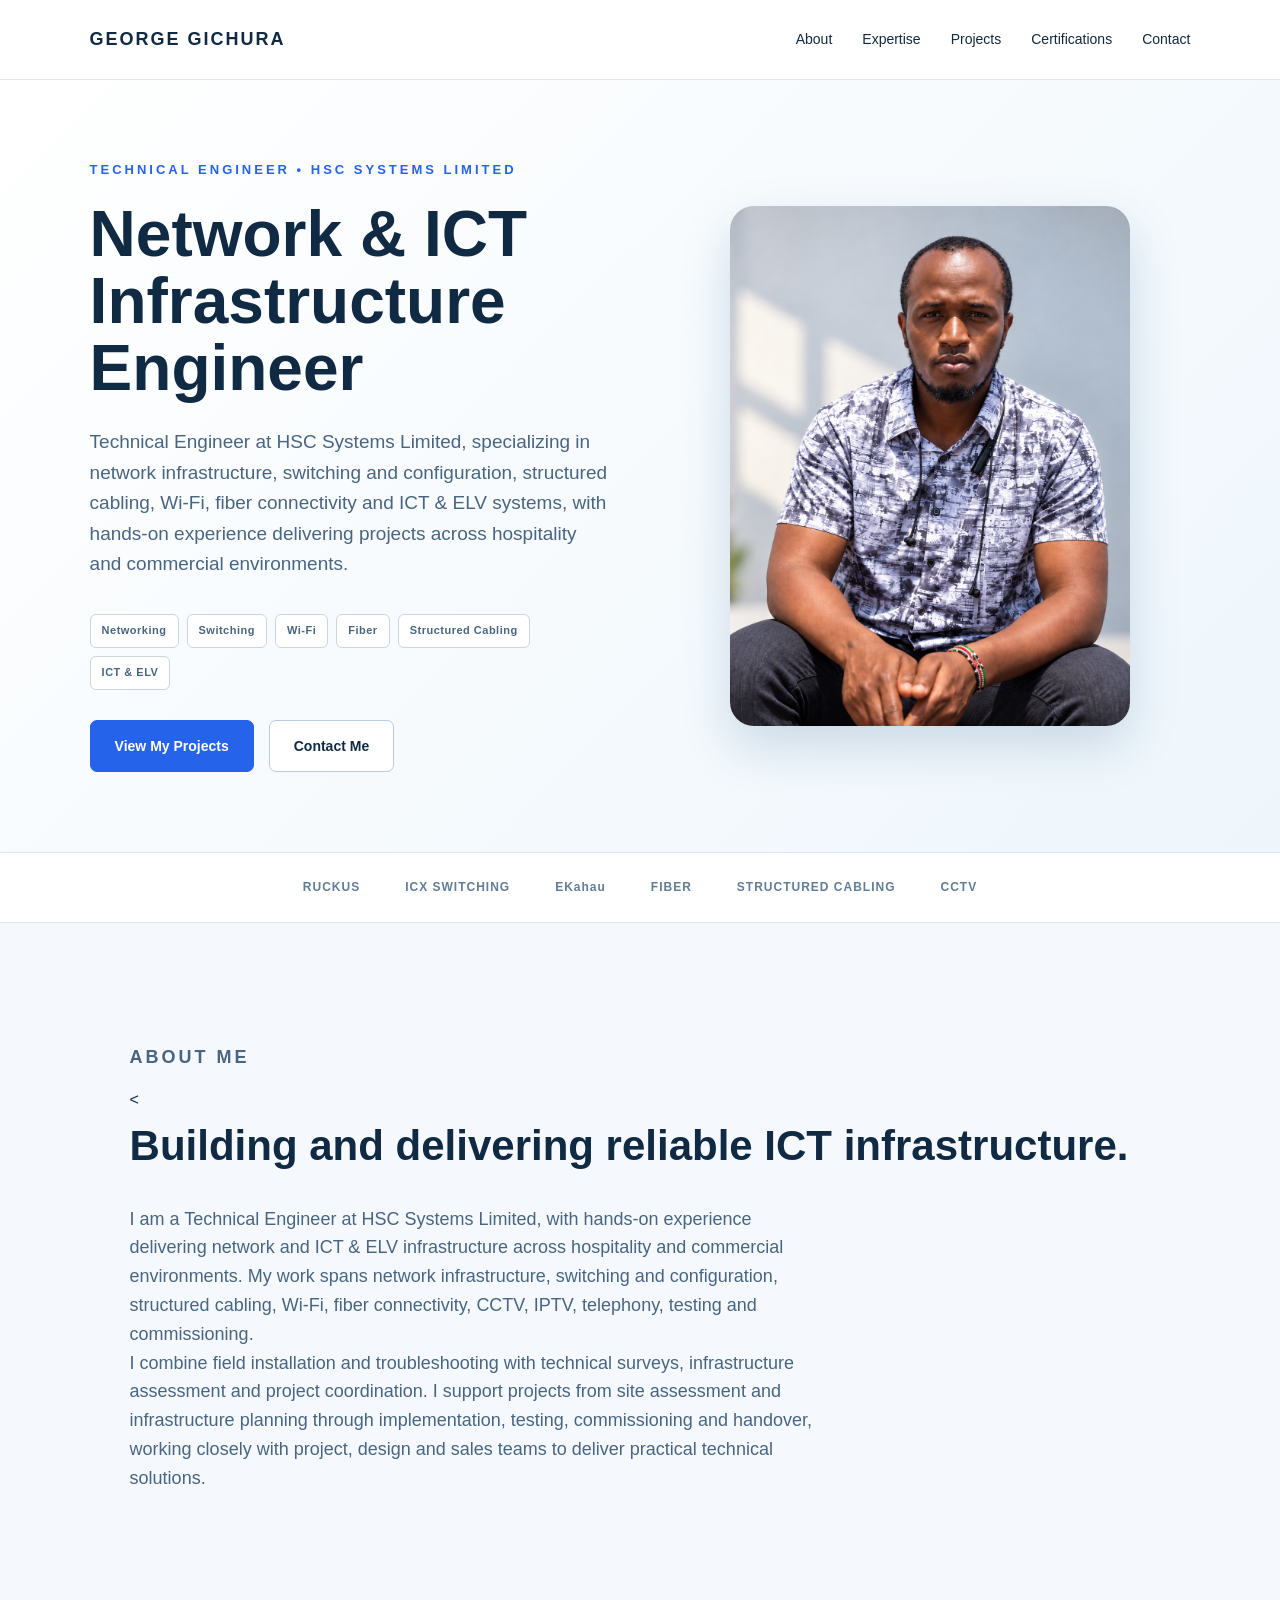
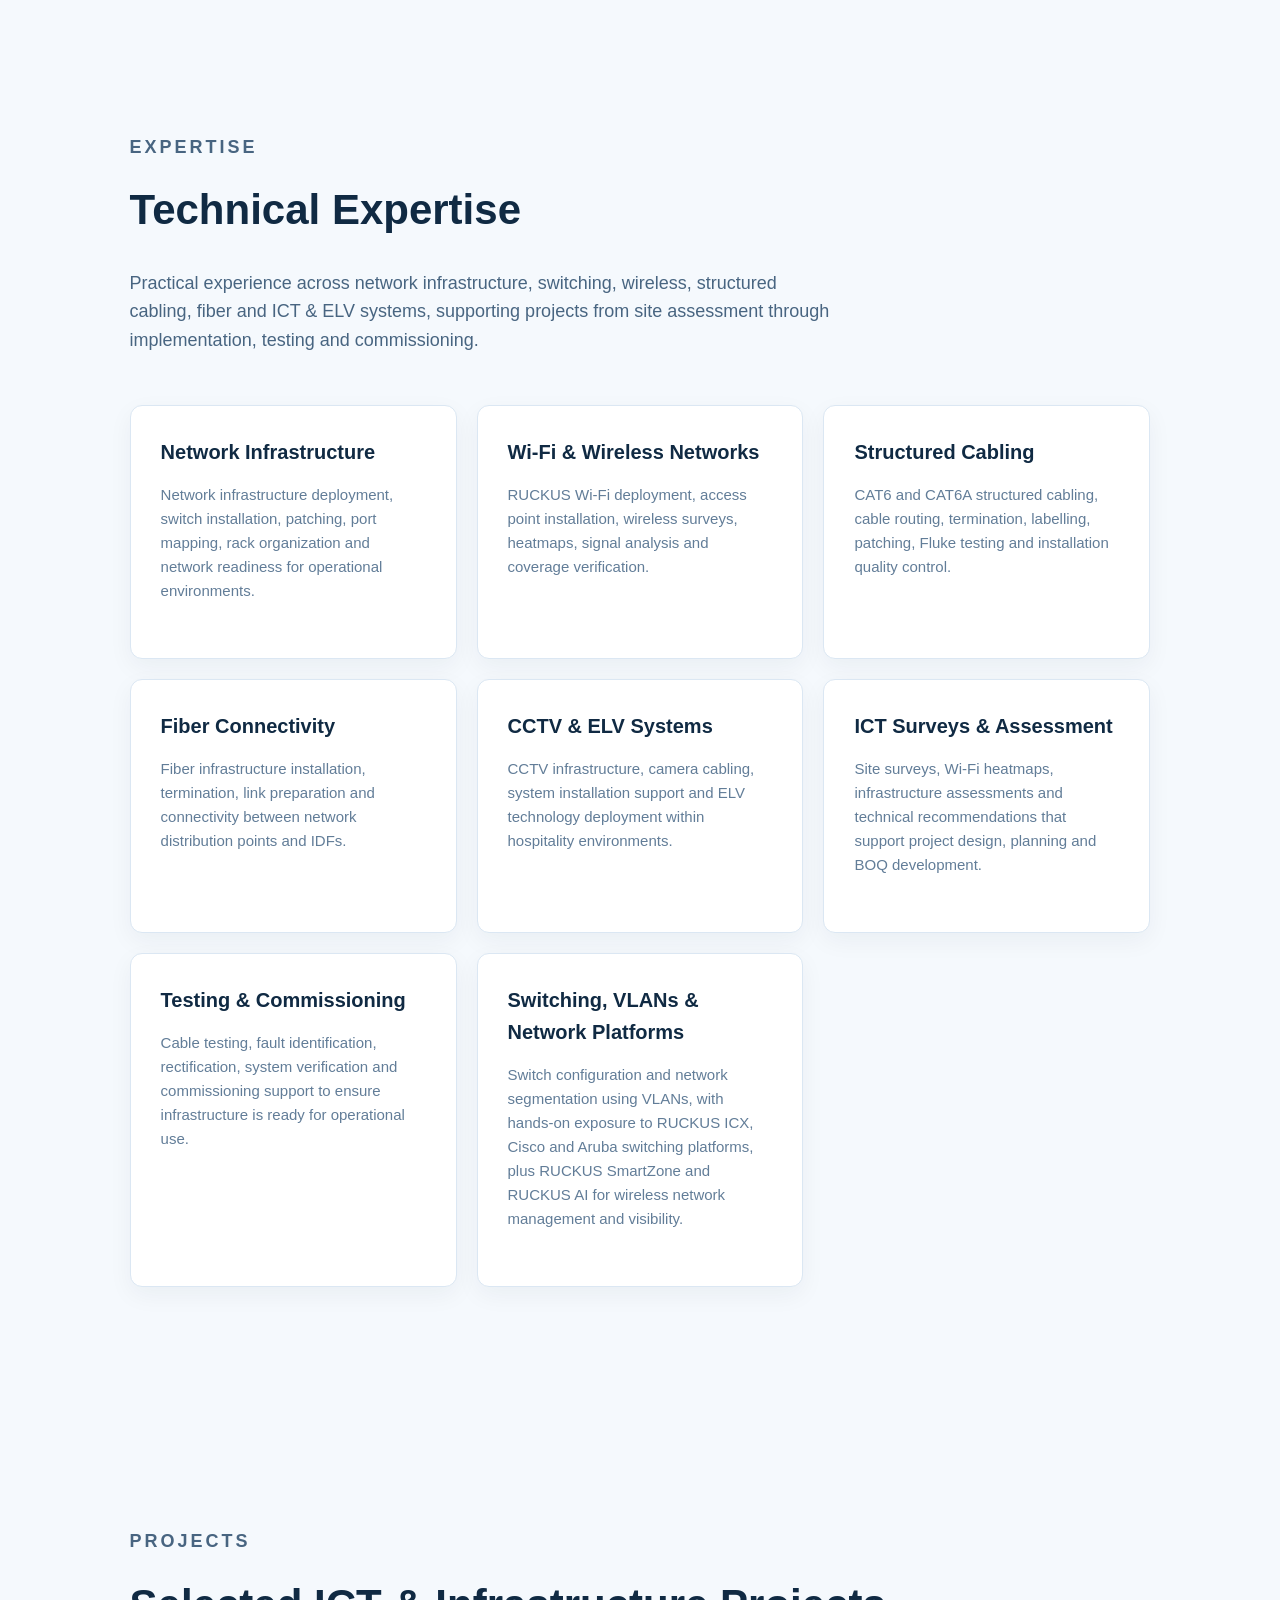
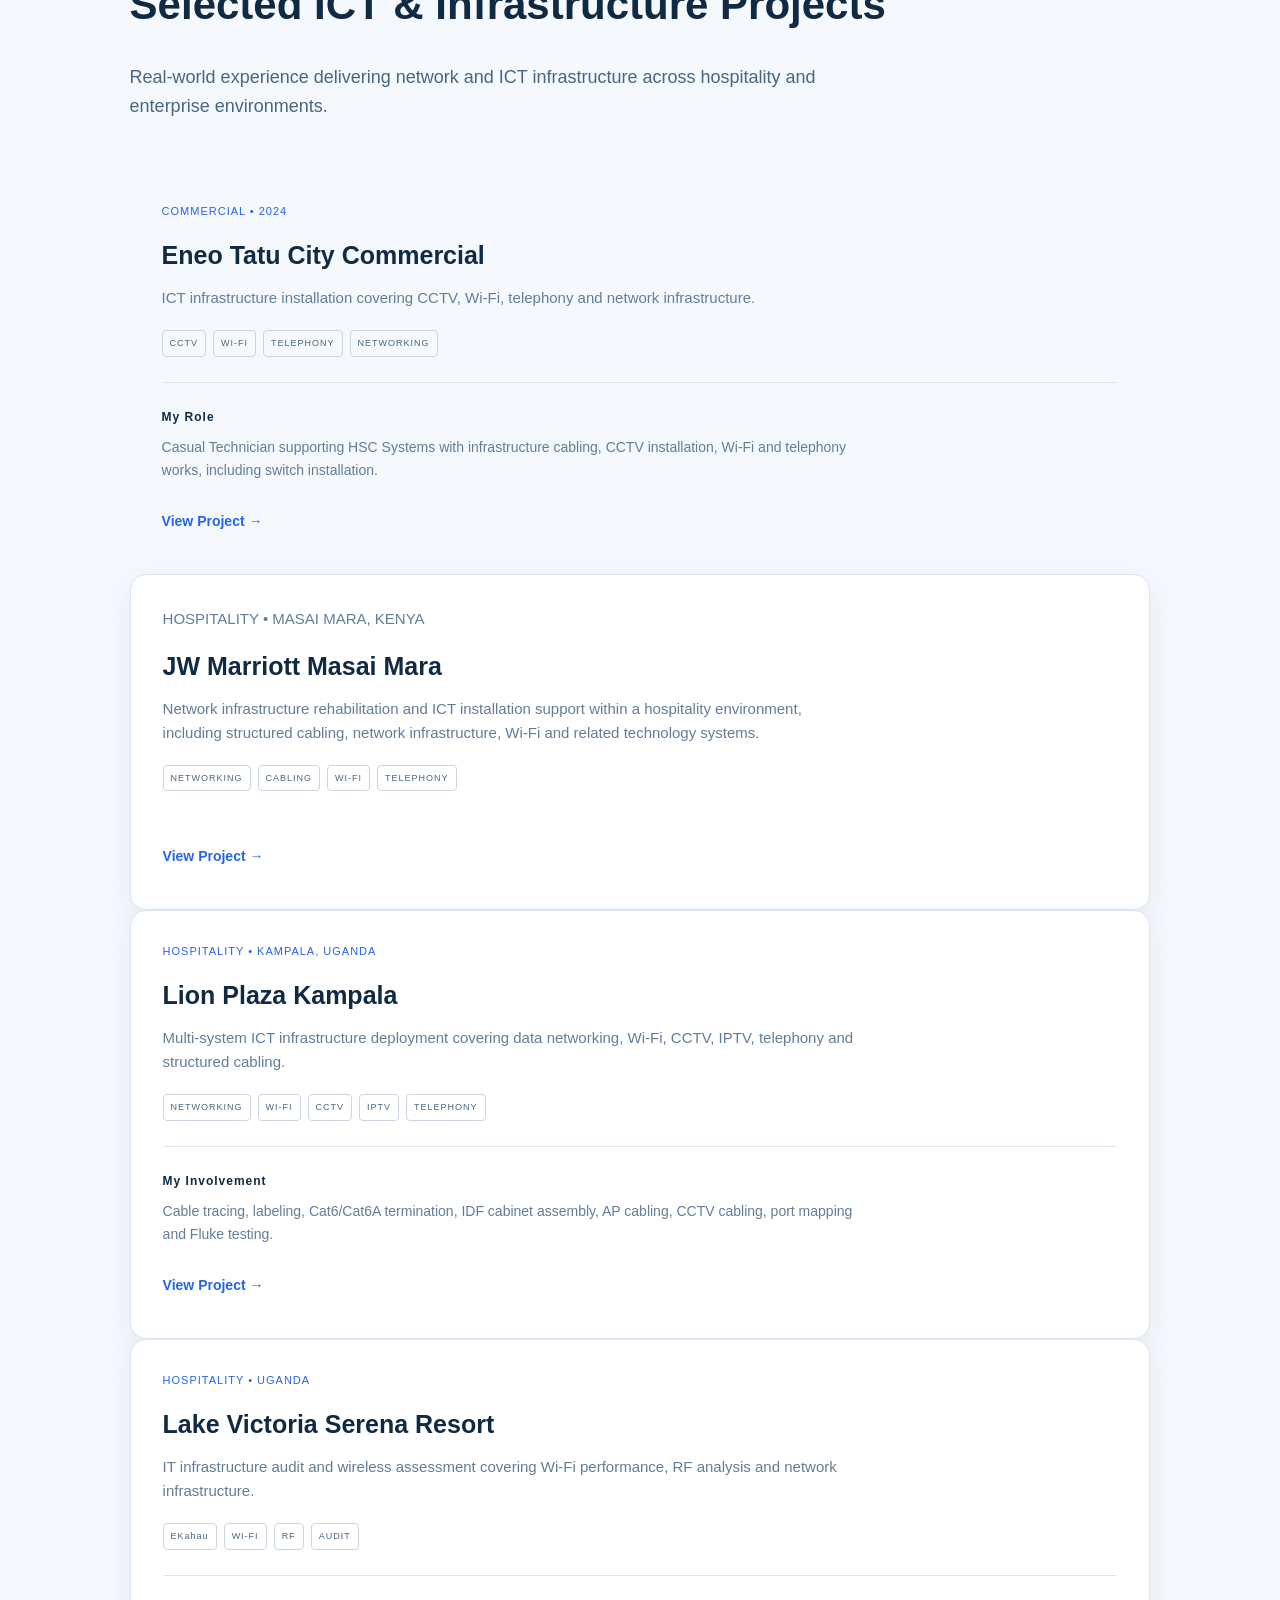
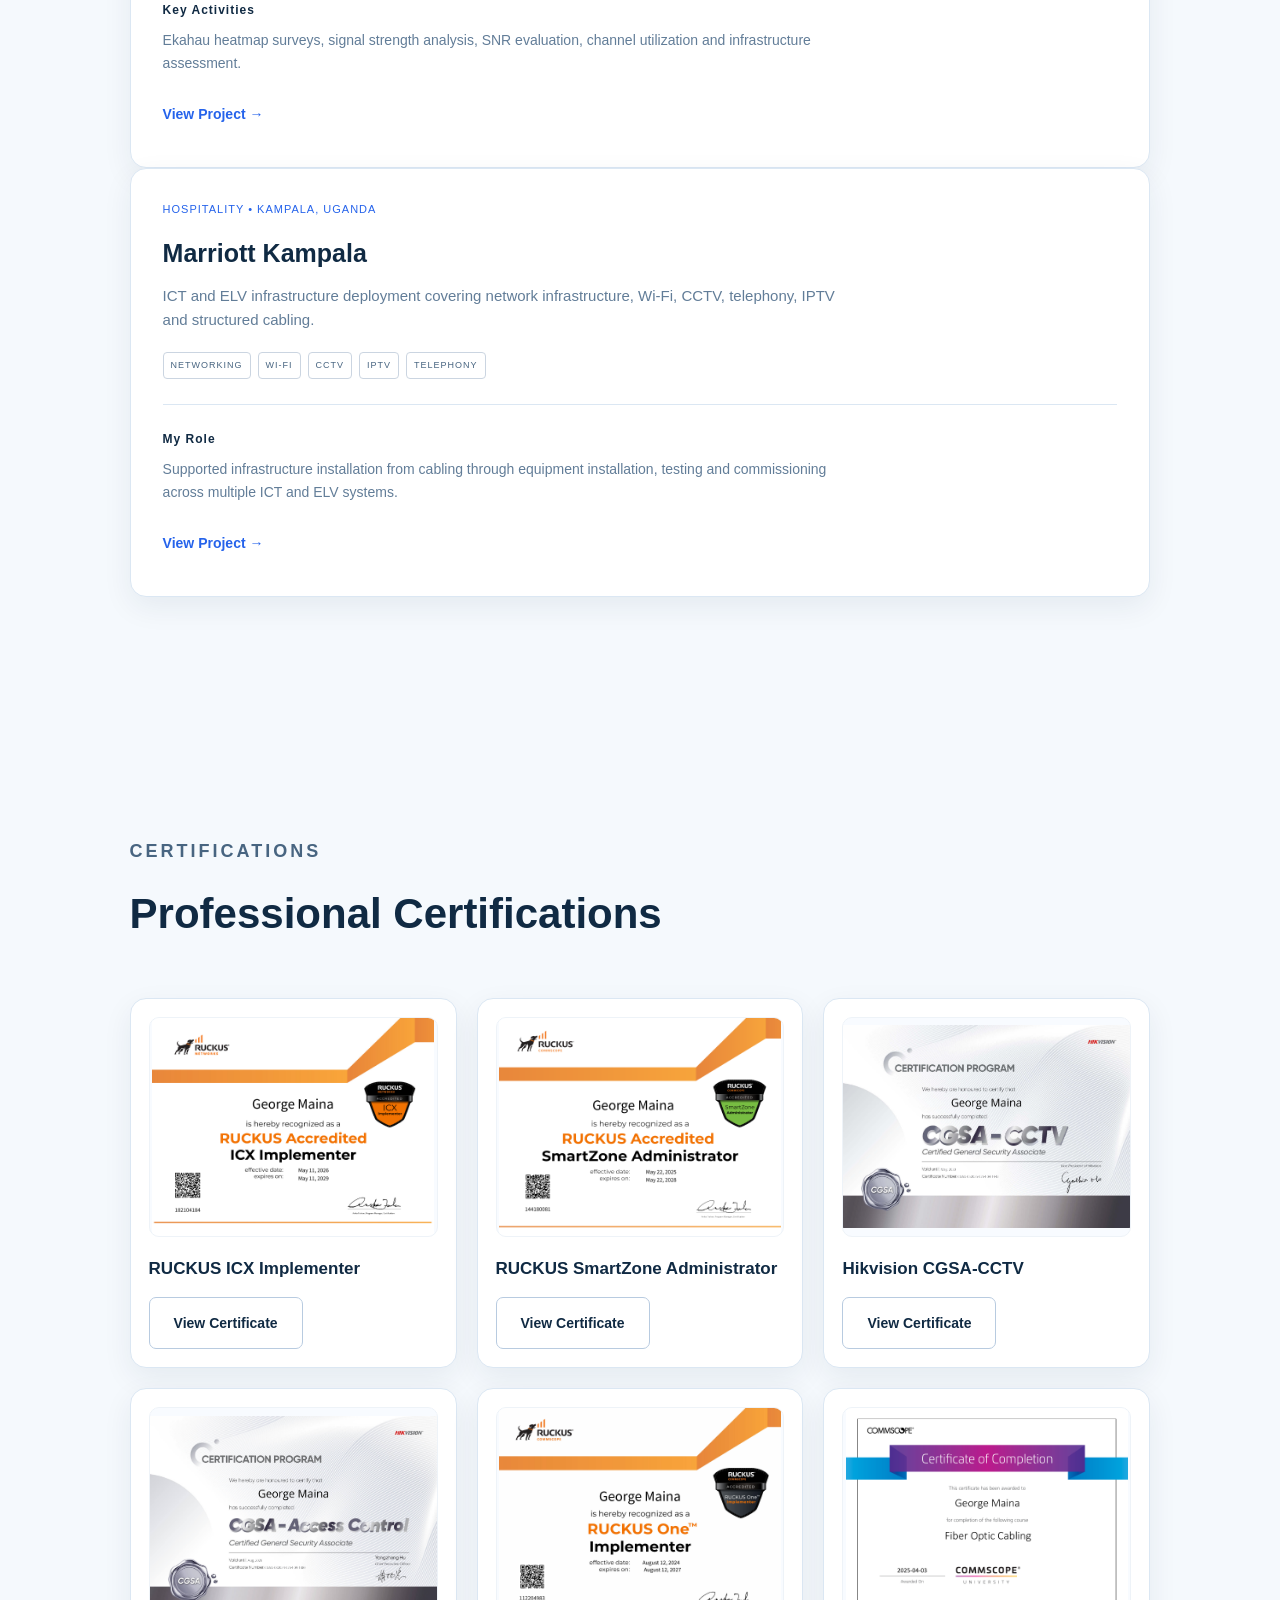
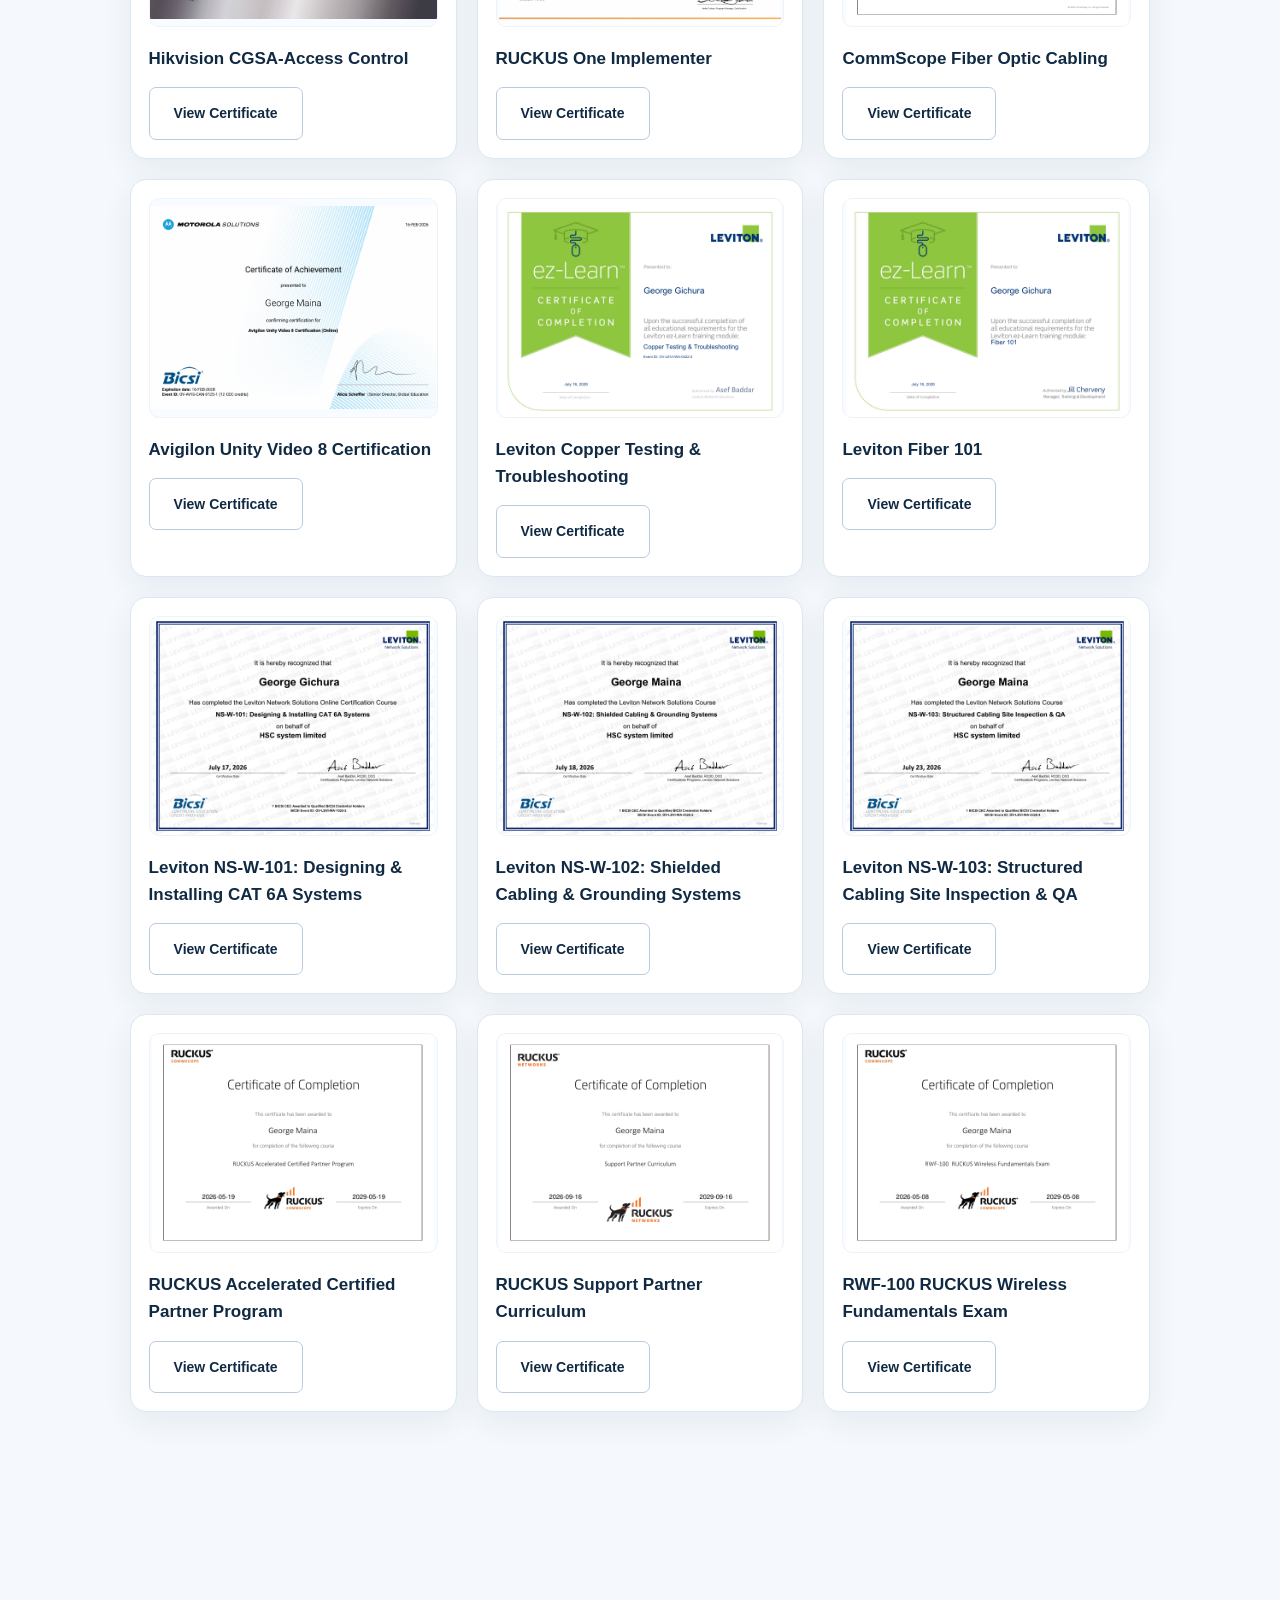
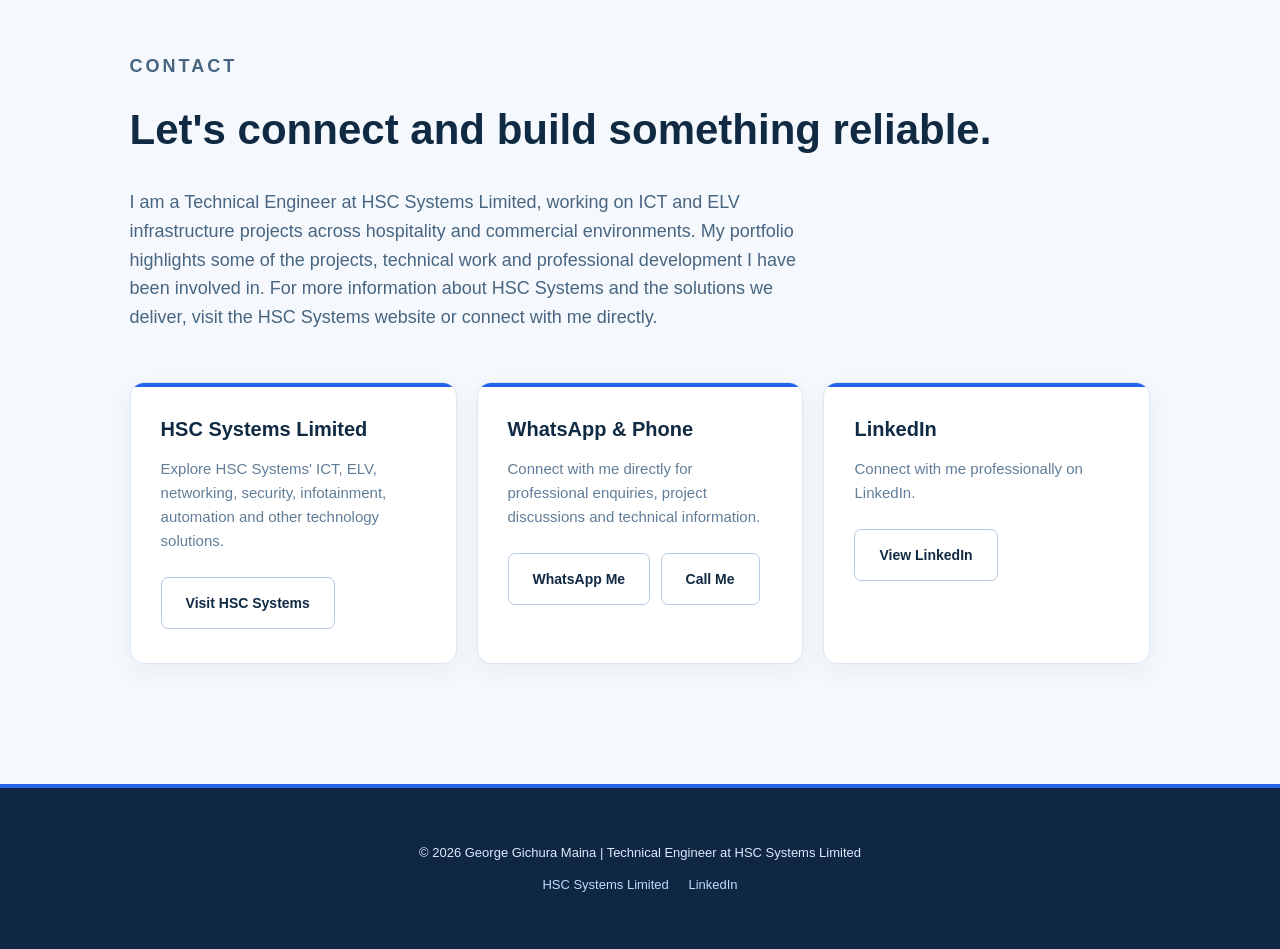
==== index.html @ e19c0d68 "Initial portfolio website" ====
<!DOCTYPE html>
<html lang="en">

<head>

    <meta charset="UTF-8">

    <meta name="viewport" content="width=device-width, initial-scale=1.0">

    <title>George Gichura Maina | Network & ICT Infrastructure Engineer</title>
<link rel="icon" type="image/png" href="./images/favicon.png?v=3">
<link rel="shortcut icon" type="image/png" href="./images/favicon.png?v=3">
<meta name="description"
      content="George Gichura Maina is a Technical Engineer at HSC Systems Limited specializing in network infrastructure, switching and configuration, structured cabling, Wi-Fi, fiber connectivity and ICT & ELV systems.">

<meta name="keywords"
      content="George Gichura Maina, Network Engineer, ICT Engineer, HSC Systems, RUCKUS, switching, Wi-Fi, structured cabling, fiber, ICT ELV, network infrastructure">

<meta name="author"
      content="George Gichura Maina">
    <link rel="stylesheet" href="style.css">

</head>

<body>

    <!-- =========================
         NAVIGATION
         ========================= -->

    <header class="navbar">

        <div class="logo">
            GEORGE GICHURA
        </div>

        <nav>

            <a href="#about">About</a>

            <a href="#expertise">Expertise</a>

            <a href="#projects">Projects</a>

            <a href="#certifications">Certifications</a>

            <a href="#contact">Contact</a>

        </nav>

    </header>


    <!-- =========================
         HERO SECTION
         ========================= -->

    <main>

        <section class="hero">

            <div class="hero-content">

                <p class="eyebrow">
    TECHNICAL ENGINEER • HSC SYSTEMS LIMITED
</p>

                <h1>
                    Network & ICT<br>
                    Infrastructure Engineer
                </h1>

                <p class="hero-description">
    Technical Engineer at HSC Systems Limited, specializing in network
    infrastructure, switching and configuration, structured cabling,
    Wi-Fi, fiber connectivity and ICT &amp; ELV systems, with hands-on
    experience delivering projects across hospitality and commercial
    environments.
</p><div class="hero-skills">
    <span>Networking</span>
    <span>Switching</span>
    <span>Wi-Fi</span>
    <span>Fiber</span>
    <span>Structured Cabling</span>
    <span>ICT &amp; ELV</span>
</div>

                <div class="hero-buttons">

                    <a href="#projects" class="btn primary">
                        View My Projects
                    </a>

                    <a href="#contact" class="btn secondary">
                        Contact Me
                    </a>

                </div>

            </div>


            <div class="hero-visual">

    <img
        src="images/george-maina.png"
        alt="George Gichura Maina - ICT Technical Engineer"
        class="hero-image"
    >

</div>

        </section>


        <!-- =========================
             TECHNOLOGIES
             ========================= -->

        <section class="technology-bar">

            <span>RUCKUS</span>
            <span>ICX SWITCHING</span>
            <span>EKahau</span>
            <span>FIBER</span>
            <span>STRUCTURED CABLING</span>
            <span>CCTV</span>

        </section>


        <!-- =========================
             ABOUT
             ========================= -->

        <section id="about" class="section">

            <p class="section-label">
                ABOUT ME
            </p>

            <<h2>
    Building and delivering reliable ICT infrastructure.
</h2>

            <p>
    I am a Technical Engineer at HSC Systems Limited, with hands-on
    experience delivering network and ICT &amp; ELV infrastructure
    across hospitality and commercial environments. My work spans
    network infrastructure, switching and configuration, structured
    cabling, Wi-Fi, fiber connectivity, CCTV, IPTV, telephony,
    testing and commissioning.
</p>

<p>
    I combine field installation and troubleshooting with technical
    surveys, infrastructure assessment and project coordination. I
    support projects from site assessment and infrastructure planning
    through implementation, testing, commissioning and handover,
    working closely with project, design and sales teams to deliver
    practical technical solutions.
</p>

        </section>
        <!-- =========================
             EXPERTISE
             ========================= -->

        <section id="expertise" class="section">

            <p class="section-label">
                EXPERTISE
            </p>

            <h2>
    Technical Expertise
</h2><p class="section-intro">
    Practical experience across network infrastructure, switching,
    wireless, structured cabling, fiber and ICT &amp; ELV systems,
    supporting projects from site assessment through implementation,
    testing and commissioning.
</p><div class="expertise-grid">

    <div class="expertise-card">
        <h3>Network Infrastructure</h3>
        <p>
            Network infrastructure deployment, switch installation,
            patching, port mapping, rack organization and network
            readiness for operational environments.
        </p>
    </div><div class="expertise-card">
    <h3>Wi-Fi & Wireless Networks</h3>
    <p>
        RUCKUS Wi-Fi deployment, access point installation,
        wireless surveys, heatmaps, signal analysis and
        coverage verification.
    </p>
</div><div class="expertise-card">
    <h3>Structured Cabling</h3>
    <p>
        CAT6 and CAT6A structured cabling, cable routing,
        termination, labelling, patching, Fluke testing and
        installation quality control.
    </p>
</div><div class="expertise-card">
    <h3>Fiber Connectivity</h3>
    <p>
        Fiber infrastructure installation, termination, link preparation
        and connectivity between network distribution points and IDFs.
    </p>
</div><div class="expertise-card">
    <h3>CCTV & ELV Systems</h3>
    <p>
        CCTV infrastructure, camera cabling, system installation support
        and ELV technology deployment within hospitality environments.
    </p>
</div><div class="expertise-card">
    <h3>ICT Surveys & Assessment</h3>
    <p>
        Site surveys, Wi-Fi heatmaps, infrastructure assessments and
        technical recommendations that support project design,
        planning and BOQ development.
    </p>
</div><div class="expertise-card">
    <h3>Testing & Commissioning</h3>
    <p>
        Cable testing, fault identification, rectification, system
        verification and commissioning support to ensure infrastructure
        is ready for operational use.
    </p>
</div><div class="expertise-card">
    <h3>Switching, VLANs & Network Platforms</h3>
    <p>
        Switch configuration and network segmentation using VLANs,
        with hands-on exposure to RUCKUS ICX, Cisco and Aruba
        switching platforms, plus RUCKUS SmartZone and RUCKUS AI
        for wireless network management and visibility.
    </p>
</div>

</div>

        </section>


        <!-- =========================
             PROJECTS
             ========================= -->

        <section id="projects" class="section">

    <p class="section-label">
        PROJECTS
    </p>

    <h2>
        Selected ICT &amp; Infrastructure Projects
    </h2>

    <p class="section-intro">
        Real-world experience delivering network and ICT
        infrastructure across hospitality and enterprise environments.
    </p>

    <div class="project-content">

        <p class="project-type">
            COMMERCIAL • 2024
        </p>

        <h3>
            Eneo Tatu City Commercial
        </h3>

        <p>
            ICT infrastructure installation covering CCTV,
            Wi-Fi, telephony and network infrastructure.
        </p>


        <div class="project-tags">

            <span>CCTV</span>
            <span>WI-FI</span>
            <span>TELEPHONY</span>
            <span>NETWORKING</span>

        </div>


        <div class="project-role">

            <strong>
                My Role
            </strong>

            <p>
                Casual Technician supporting HSC Systems
                with infrastructure cabling, CCTV installation,
                Wi-Fi and telephony works, including switch
                installation.
            </p>

        </div>


        <a href="projects/eneo-tatu.html" class="project-link">
    View Project →
</a>

    </div>

</article>

 <!-- JW MARRIOTT MASAI MARA -->

<article class="project-card">


    <div class="project-content">

        <p class="project-category">
            HOSPITALITY • MASAI MARA, KENYA
        </p>

        <h3>JW Marriott Masai Mara</h3>

        <p>
            Network infrastructure rehabilitation and ICT installation
            support within a hospitality environment, including structured
            cabling, network infrastructure, Wi-Fi and related technology
            systems.
        </p>

        <div class="project-tags">
            <span>NETWORKING</span>
            <span>CABLING</span>
            <span>WI-FI</span>
            <span>TELEPHONY</span>
        </div>

        <div class="project-divider"></div>

        <a href="projects/jw-marriott-masai-mara.html" class="project-link">
            View Project →
        </a>

    </div>

</article>

<!-- LION PLAZA -->

        <article class="project-card">


            <div class="project-content">

                <p class="project-type">
                    HOSPITALITY • KAMPALA, UGANDA
                </p>

                <h3>
                    Lion Plaza Kampala
                </h3>

                <p>
                    Multi-system ICT infrastructure deployment
                    covering data networking, Wi-Fi, CCTV, IPTV,
                    telephony and structured cabling.
                </p>


                <div class="project-tags">

                    <span>NETWORKING</span>
                    <span>WI-FI</span>
                    <span>CCTV</span>
                    <span>IPTV</span>
                    <span>TELEPHONY</span>

                </div>


                <div class="project-role">

                    <strong>
                        My Involvement
                    </strong>

                    <p>
                        Cable tracing, labeling, Cat6/Cat6A
                        termination, IDF cabinet assembly,
                        AP cabling, CCTV cabling, port mapping
                        and Fluke testing.
                    </p>

                </div>


                <a href="projects/lion-plaza-kampala.html" class="project-link">
    View Project →
</a>

            </div>

        </article>


        <!-- LAKE VICTORIA SERENA -->

        <article class="project-card">
            <div class="project-content">

                <p class="project-type">
                    HOSPITALITY • UGANDA
                </p>

                <h3>
                    Lake Victoria Serena Resort
                </h3>

                <p>
                    IT infrastructure audit and wireless
                    assessment covering Wi-Fi performance,
                    RF analysis and network infrastructure.
                </p>


                <div class="project-tags">

                    <span>EKahau</span>
                    <span>WI-FI</span>
                    <span>RF</span>
                    <span>AUDIT</span>

                </div>


                <div class="project-role">

                    <strong>
                        Key Activities
                    </strong>

                    <p>
                        Ekahau heatmap surveys, signal strength
                        analysis, SNR evaluation, channel
                        utilization and infrastructure assessment.
                    </p>

                </div>


                <a href="projects/ict-surveys-serena.html" class="project-link">
    View Project →
</a>

            </div>

        </article>
        <!-- MARRIOTT KAMPALA -->

        <article class="project-card">

            <div class="project-content">

                <p class="project-type">
                    HOSPITALITY • KAMPALA, UGANDA
                </p>

                <h3>
                    Marriott Kampala
                </h3>

                <p>
                    ICT and ELV infrastructure deployment covering
                    network infrastructure, Wi-Fi, CCTV, telephony,
                    IPTV and structured cabling.
                </p>

                <div class="project-tags">

                    <span>NETWORKING</span>
                    <span>WI-FI</span>
                    <span>CCTV</span>
                    <span>IPTV</span>
                    <span>TELEPHONY</span>

                </div>

                <div class="project-role">

                    <strong>
                        My Role
                    </strong>

                    <p>
                        Supported infrastructure installation from
                        cabling through equipment installation,
                        testing and commissioning across multiple
                        ICT and ELV systems.
                    </p>

                </div>

                <a href="projects/marriott-kampala.html" class="project-link">
                    View Project →
                </a>

            </div>

        </article>

    </div>

</section>


        <!-- =========================
             CERTIFICATIONS
             ========================= -->

        <section id="certifications" class="section">

            <p class="section-label">
                CERTIFICATIONS
            </p>

            <h2>
                Professional Certifications
            </h2>
<div class="expertise-grid certificates-grid">
    <div class="expertise-card certificate-card">
        <img src="images/Projects/certificates/previews/01_RUCKUS_ICX_Implementer.png" alt="RUCKUS ICX Implementer" class="certificate-image">
        <h3>RUCKUS ICX Implementer</h3>
        <a href="images/Projects/certificates/pdf/01_RUCKUS_ICX_Implementer.pdf" target="_blank" class="btn secondary">View Certificate</a>
    </div>

    <div class="expertise-card certificate-card">
        <img src="images/Projects/certificates/previews/02_RUCKUS_SmartZone_Administrator.png" alt="RUCKUS SmartZone Administrator" class="certificate-image">
        <h3>RUCKUS SmartZone Administrator</h3>
        <a href="images/Projects/certificates/pdf/02_RUCKUS_SmartZone_Administrator.pdf" target="_blank" class="btn secondary">View Certificate</a>
    </div>

    <div class="expertise-card certificate-card">
        <img src="images/Projects/certificates/previews/03_Hikvision_CGSA_CCTV.png" alt="Hikvision CGSA-CCTV" class="certificate-image">
        <h3>Hikvision CGSA-CCTV</h3>
        <a href="images/Projects/certificates/pdf/03_Hikvision_CGSA_CCTV.pdf" target="_blank" class="btn secondary">View Certificate</a>
    </div>

    <div class="expertise-card certificate-card">
        <img src="images/Projects/certificates/previews/04_Hikvision_CGSA_Access_Control.png" alt="Hikvision CGSA-Access Control" class="certificate-image">
        <h3>Hikvision CGSA-Access Control</h3>
        <a href="images/Projects/certificates/pdf/04_Hikvision_CGSA_Access_Control.pdf" target="_blank" class="btn secondary">View Certificate</a>
    </div>

    <div class="expertise-card certificate-card">
        <img src="images/Projects/certificates/previews/05_RUCKUS_One_Implementer.png" alt="RUCKUS One Implementer" class="certificate-image">
        <h3>RUCKUS One Implementer</h3>
        <a href="images/Projects/certificates/pdf/05_RUCKUS_One_Implementer.pdf" target="_blank" class="btn secondary">View Certificate</a>
    </div>

    <div class="expertise-card certificate-card">
        <img src="images/Projects/certificates/previews/06_CommScope_Fiber_Optic_Cabling.png" alt="CommScope Fiber Optic Cabling" class="certificate-image">
        <h3>CommScope Fiber Optic Cabling</h3>
        <a href="images/Projects/certificates/pdf/06_CommScope_Fiber_Optic_Cabling.pdf" target="_blank" class="btn secondary">View Certificate</a>
    </div>

    <div class="expertise-card certificate-card">
        <img src="images/Projects/certificates/previews/07_Avigilon_Unity_Video_8.png" alt="Avigilon Unity Video 8 Certification" class="certificate-image">
        <h3>Avigilon Unity Video 8 Certification</h3>
        <a href="images/Projects/certificates/pdf/07_Avigilon_Unity_Video_8.pdf" target="_blank" class="btn secondary">View Certificate</a>
    </div>

    <div class="expertise-card certificate-card">
        <img src="images/Projects/certificates/previews/08_Leviton_Copper_Testing_Troubleshooting.png" alt="Leviton Copper Testing & Troubleshooting" class="certificate-image">
        <h3>Leviton Copper Testing & Troubleshooting</h3>
        <a href="images/Projects/certificates/pdf/08_Leviton_Copper_Testing_Troubleshooting.pdf" target="_blank" class="btn secondary">View Certificate</a>
    </div>

    <div class="expertise-card certificate-card">
        <img src="images/Projects/certificates/previews/09_Leviton_Fiber_101.png" alt="Leviton Fiber 101" class="certificate-image">
        <h3>Leviton Fiber 101</h3>
        <a href="images/Projects/certificates/pdf/09_Leviton_Fiber_101.pdf" target="_blank" class="btn secondary">View Certificate</a>
    </div>

    <div class="expertise-card certificate-card">
        <img src="images/Projects/certificates/previews/10_Leviton_NS-W-101_CAT6A.png" alt="Leviton NS-W-101: Designing & Installing CAT 6A Systems" class="certificate-image">
        <h3>Leviton NS-W-101: Designing & Installing CAT 6A Systems</h3>
        <a href="images/Projects/certificates/pdf/10_Leviton_NS-W-101_CAT6A.pdf" target="_blank" class="btn secondary">View Certificate</a>
    </div>

    <div class="expertise-card certificate-card">
        <img src="images/Projects/certificates/previews/11_Leviton_NS-W-102_Shielded_Cabling.png" alt="Leviton NS-W-102: Shielded Cabling & Grounding Systems" class="certificate-image">
        <h3>Leviton NS-W-102: Shielded Cabling & Grounding Systems</h3>
        <a href="images/Projects/certificates/pdf/11_Leviton_NS-W-102_Shielded_Cabling.pdf" target="_blank" class="btn secondary">View Certificate</a>
    </div>

    <div class="expertise-card certificate-card">
        <img src="images/Projects/certificates/previews/12_Leviton_NS-W-103_Structured_Cabling_QA.png" alt="Leviton NS-W-103: Structured Cabling Site Inspection & QA" class="certificate-image">
        <h3>Leviton NS-W-103: Structured Cabling Site Inspection & QA</h3>
        <a href="images/Projects/certificates/pdf/12_Leviton_NS-W-103_Structured_Cabling_QA.pdf" target="_blank" class="btn secondary">View Certificate</a>
    </div>

    <div class="expertise-card certificate-card">
        <img src="images/Projects/certificates/previews/13_RUCKUS_Accelerated_Certified_Partner_Program.png" alt="RUCKUS Accelerated Certified Partner Program" class="certificate-image">
        <h3>RUCKUS Accelerated Certified Partner Program</h3>
        <a href="images/Projects/certificates/pdf/13_RUCKUS_Accelerated_Certified_Partner_Program.pdf" target="_blank" class="btn secondary">View Certificate</a>
    </div>

    <div class="expertise-card certificate-card">
        <img src="images/Projects/certificates/previews/14_RUCKUS_Support_Partner_Curriculum.png" alt="RUCKUS Support Partner Curriculum" class="certificate-image">
        <h3>RUCKUS Support Partner Curriculum</h3>
        <a href="images/Projects/certificates/pdf/14_RUCKUS_Support_Partner_Curriculum.pdf" target="_blank" class="btn secondary">View Certificate</a>
    </div>

    <div class="expertise-card certificate-card">
        <img src="images/Projects/certificates/previews/15_RWF-100_RUCKUS_Wireless_Fundamentals.png" alt="RWF-100 RUCKUS Wireless Fundamentals Exam" class="certificate-image">
        <h3>RWF-100 RUCKUS Wireless Fundamentals Exam</h3>
        <a href="images/Projects/certificates/pdf/15_RWF-100_RUCKUS_Wireless_Fundamentals.pdf" target="_blank" class="btn secondary">View Certificate</a>
    </div>
</div>

        </section>

</div>


        <!-- =========================
             CONTACT
             ========================= -->

<section id="contact" class="section">

    <p class="section-label">
        CONTACT
    </p>

    <h2>
        Let's connect and build something reliable.
    </h2>

    <p class="section-intro">
    I am a Technical Engineer at HSC Systems Limited, working on ICT
    and ELV infrastructure projects across hospitality and commercial
    environments. My portfolio highlights some of the projects,
    technical work and professional development I have been involved in.
    For more information about HSC Systems and the solutions we deliver,
    visit the HSC Systems website or connect with me directly.
</p>

    <div class="contact-grid">

        <div class="contact-card">
    <h3>HSC Systems Limited</h3>
    <p>
        Explore HSC Systems' ICT, ELV, networking, security, infotainment,
        automation and other technology solutions.
    </p>
    <a href="https://www.hsc.co.ke/"
       target="_blank"
       class="btn secondary">
        Visit HSC Systems
    </a>
</div><div class="contact-card">
    <h3>WhatsApp & Phone</h3>

    <p>
        Connect with me directly for professional enquiries,
        project discussions and technical information.
    </p>

    <a href="https://wa.me/254724669975"
       target="_blank"
       class="btn secondary">
        WhatsApp Me
    </a>

    <a href="tel:+254724669975"
       class="btn secondary">
        Call Me
    </a>
</div>
        <div class="contact-card">
            <h3>LinkedIn</h3>
            <p>
                Connect with me professionally on LinkedIn.
            </p>
            <a href="https://www.linkedin.com/in/george-gichura-5b040120a"
               target="_blank"
               class="btn secondary">
                View LinkedIn
            </a>
        </div>

    </div>

</section>
    </main>


    <!-- =========================
         FOOTER
         ========================= -->

    <footer>
    <p>
        © 2026 George Gichura Maina | Technical Engineer at HSC Systems Limited
    </p>

    <p>
        <a href="https://www.hsc.co.ke/" target="_blank">
            HSC Systems Limited
        </a>
        
        <a href="https://www.linkedin.com/in/george-gichura-5b040120"
           target="_blank">
            LinkedIn
        </a>
    </p>
</footer>

</body>

</html>
---- style.css ----
/* =========================
   RESET
========================= */
*{margin:0;padding:0;box-sizing:border-box}
html{scroll-behavior:smooth}
body{font-family:Arial,sans-serif;background:#f5f9fd;color:#102a43;line-height:1.6}
a{color:inherit;text-decoration:none}
img{max-width:100%}

/* ========================= NAVIGATION ========================= */
.navbar{height:80px;display:flex;align-items:center;justify-content:space-between;padding:0 7%;border-bottom:1px solid #dbe7f3;background:#fff;position:relative;z-index:10}
.logo{font-size:18px;font-weight:bold;letter-spacing:2px;color:#102a43}
nav{display:flex;gap:30px}
nav a{color:#102a43;font-size:14px;transition:.3s}
nav a:hover{color:#2563eb}

/* ========================= HERO ========================= */
.hero{min-height:650px;display:grid;grid-template-columns:1fr 1fr;align-items:center;gap:60px;padding:80px 7%;background:linear-gradient(135deg,#fff 0%,#eef6fc 100%)}
.hero-content{max-width:650px;min-width:0}
.eyebrow{color:#2563eb;font-size:13px;font-weight:bold;letter-spacing:3px;margin-bottom:20px}
.hero h1{color:#102a43;font-size:64px;line-height:1.05;margin-bottom:25px}
.hero-description{color:#486581;font-size:19px;max-width:560px;margin-bottom:35px}
.hero-buttons{display:flex;gap:15px;flex-wrap:wrap}
.btn{display:inline-block;padding:14px 24px;border-radius:7px;font-size:14px;font-weight:bold;transition:.25s}
.btn:hover{transform:translateY(-2px)}
.primary{background:#2563eb;color:#fff;border:1px solid #2563eb}
.primary:hover{background:#1d4ed8}
.secondary{border:1px solid #b8cbe0;color:#102a43;background:#fff}
.secondary:hover{border-color:#2563eb;color:#2563eb}
.hero-visual{display:flex;justify-content:center;align-items:center}
.hero-image{width:100%;max-width:480px;height:560px;object-fit:cover;object-position:center top;border-radius:24px;display:block;box-shadow:0 20px 50px rgba(15,76,129,.18)}

/* Legacy network card */
.network-card{width:360px;height:360px;border:1px solid #dbe7f3;border-radius:20px;display:flex;flex-direction:column;justify-content:center;align-items:center;text-align:center;background:#fff;box-shadow:0 20px 50px rgba(15,76,129,.12)}
.network-icon{font-size:80px;margin-bottom:20px;color:#2563eb}
.network-card h3{font-size:18px;letter-spacing:2px;margin-bottom:10px;color:#102a43}
.network-card p{color:#627d98;font-size:14px;padding:0 30px}

/* ========================= TECHNOLOGY BAR ========================= */
.technology-bar{display:flex;justify-content:center;flex-wrap:wrap;gap:45px;padding:25px 7%;border-top:1px solid #dbe7f3;border-bottom:1px solid #dbe7f3;background:#fff;color:#627d98;font-size:12px;font-weight:bold;letter-spacing:1px}

/* ========================= SECTIONS ========================= */
.section{padding:120px 7%;max-width:1200px;margin:auto}
.section-label{color:#2563eb;font-size:12px;letter-spacing:3px;font-weight:bold;margin-bottom:15px}
.section h2{color:#102a43;font-size:42px;margin-bottom:25px}
.section p{color:#486581;max-width:700px;font-size:18px}
.section-intro{margin-bottom:50px}

/* ========================= EXPERTISE ========================= */
.expertise-grid{display:grid;grid-template-columns:repeat(3,1fr);gap:20px;margin-top:50px}
.expertise-card{background:#fff;border:1px solid #dbe7f3;border-radius:12px;padding:30px;transition:.3s;box-shadow:0 8px 25px rgba(16,42,67,.05)}
.expertise-card:hover{border-color:#93c5fd;transform:translateY(-5px);box-shadow:0 15px 35px rgba(37,99,235,.1)}
.card-icon{font-size:28px;color:#2563eb;margin-bottom:25px}
.expertise-card h3{color:#102a43;font-size:20px;margin-bottom:15px}
.expertise-card p{font-size:15px;color:#627d98;margin-bottom:25px}
.card-tags{display:flex;flex-wrap:wrap;gap:8px}
.card-tags span{font-size:10px;letter-spacing:1px;color:#486581;border:1px solid #cbd5e1;padding:5px 8px;border-radius:4px}

/* ========================= PROJECTS ========================= */
.project-grid{display:grid;grid-template-columns:repeat(3,1fr);gap:24px;margin-top:50px}
.project-card{background:#fff;border:1px solid #dbe7f3;border-radius:12px;overflow:hidden;transition:.3s;box-shadow:0 8px 25px rgba(16,42,67,.05)}
.project-card:hover{transform:translateY(-6px);border-color:#93c5fd;box-shadow:0 15px 35px rgba(37,99,235,.1)}
.project-image{height:200px;overflow:hidden;display:flex;align-items:center;justify-content:center;background:#eaf3fb;border-bottom:1px solid #dbe7f3}
.project-image img{width:100%;height:200px;object-fit:cover;display:block;transition:.4s}
.project-card:hover .project-image img{transform:scale(1.05)}
.project-image span{font-size:11px;letter-spacing:2px;color:#2563eb;font-weight:bold}
.project-content{padding:30px}
.project-type{font-size:11px!important;color:#2563eb!important;letter-spacing:1px;margin-bottom:12px}
.project-content h3{color:#102a43;font-size:25px;margin-bottom:15px}
.project-content>p{font-size:15px;color:#627d98;margin-bottom:20px}
.project-tags{display:flex;flex-wrap:wrap;gap:7px;margin-bottom:25px}
.project-tags span{font-size:9px;letter-spacing:1px;border:1px solid #cbd5e1;padding:5px 7px;border-radius:4px;color:#486581}
.project-role{border-top:1px solid #dbe7f3;padding-top:20px;margin-top:10px}
.project-role strong{font-size:12px;letter-spacing:1px;color:#102a43}
.project-role p{font-size:14px;margin-top:8px;color:#627d98}
.project-link{display:inline-block;margin-top:25px;color:#2563eb;font-size:14px;font-weight:bold}

/* ========================= CERTIFICATIONS ========================= */
.certificate-grid{display:grid;grid-template-columns:repeat(3,1fr);gap:24px;margin-top:50px}
.certificate-card{background:#fff;border:1px solid #dbe7f3;border-radius:12px;padding:16px;box-shadow:0 8px 25px rgba(16,42,67,.05)}
.certificate-image{width:100%;height:220px;object-fit:contain;display:block;background:#fff;border-radius:6px}
.certificate-card h3{color:#102a43;font-size:16px;margin:16px 0 8px}
.certificate-card p{color:#627d98;font-size:13px;margin-bottom:15px}

/* ========================= CONTACT ========================= */
.contact-grid{display:grid;grid-template-columns:repeat(3,1fr);gap:20px;margin-top:45px}
.contact-card{background:#fff;border:1px solid #dbe7f3;border-radius:14px;padding:30px;box-shadow:0 8px 25px rgba(16,42,67,.05)}
.contact-card h3{color:#102a43;margin-bottom:12px;font-size:20px}
.contact-card p{color:#627d98;font-size:15px;margin-bottom:20px}
.contact-card .btn{margin:4px 6px 4px 0}

/* ========================= PROJECT PAGES ========================= */
.project-hero{padding:120px 7% 100px;max-width:1000px;margin:auto;background:transparent}
.project-hero h1{color:#102a43;font-size:64px;line-height:1.05;margin-bottom:20px}
.project-location{color:#2563eb;font-size:16px;margin-bottom:25px}
.project-hero-description{color:#486581;font-size:20px;max-width:750px}
.project-section{padding:100px 7%;max-width:1200px;margin:auto}
.project-section h2{color:#102a43;font-size:42px;margin-bottom:25px}
.project-section h3{color:#102a43}
.project-section p{color:#627d98;max-width:750px;font-size:17px;margin-bottom:20px}
.project-dark{max-width:none;background:#eef6fc;border-top:1px solid #dbe7f3;border-bottom:1px solid #dbe7f3;padding-left:7%;padding-right:7%}
.project-info-grid{display:grid;grid-template-columns:2fr 1fr;gap:80px;align-items:start}
.project-facts{border:1px solid #dbe7f3;border-radius:12px;overflow:hidden;background:#fff;box-shadow:0 8px 25px rgba(16,42,67,.05)}
.fact{padding:20px 25px;border-bottom:1px solid #dbe7f3;display:flex;flex-direction:column;gap:5px}
.fact:last-child{border-bottom:none}
.fact span{color:#829ab1;font-size:10px;letter-spacing:2px}
.fact strong{color:#102a43;font-size:15px}
.role-grid{display:grid;grid-template-columns:repeat(3,1fr);gap:20px;margin-top:50px}
.role-item{border:1px solid #dbe7f3;border-radius:10px;padding:25px;background:#fff;box-shadow:0 8px 25px rgba(16,42,67,.05)}
.role-item strong{display:block;margin-bottom:10px;font-size:17px;color:#102a43}
.role-item p{font-size:14px;margin-bottom:0}
.project-gallery{display:grid;grid-template-columns:repeat(3,1fr);gap:24px;margin-top:40px;width:100%;max-width:1100px;margin-left:auto;margin-right:auto}
.project-gallery figure{margin:0;overflow:hidden;border:1px solid #dbe7f3;border-radius:14px;background:#fff;box-shadow:0 8px 25px rgba(16,42,67,.05)}
.project-gallery img{width:100%;height:260px;display:block;object-fit:cover;transition:.4s}
.project-gallery figure:hover img{transform:scale(1.04)}
.project-gallery figcaption{padding:16px 18px;color:#627d98;font-size:.95rem;line-height:1.5}
.technology-list{display:flex;flex-wrap:wrap;gap:12px;margin-top:40px}
.technology-list span{display:inline-block;padding:9px 15px;border:1px solid #cbd5e1;border-radius:999px;background:#fff;color:#486581;font-size:.9rem}
.project-navigation{padding:80px 7%;text-align:center}
.project-details{margin:45px 0 50px;padding:30px;background:#fff;border:1px solid #dbe7f3;border-radius:12px;box-shadow:0 8px 25px rgba(16,42,67,.05)}
.project-details h3{margin:0 0 12px;color:#102a43;font-size:22px}
.project-details h3:not(:first-child){margin-top:28px}
.project-details p{margin:0;max-width:850px;color:#627d98;line-height:1.8}
.project-details ul{margin:0;padding-left:22px;color:#486581;line-height:1.9}
.project-details li{margin-bottom:4px}
.project-outcome{margin:40px auto;padding:28px 32px;border:1px solid #dbe7f3;border-radius:14px;background:#eef6fc;max-width:1100px}
.project-outcome h3{margin-top:0;margin-bottom:12px;color:#102a43;font-size:1.25rem}
.project-outcome p{margin:0;color:#627d98;line-height:1.8}
.project-overview{width:100%;max-width:1100px;margin-left:auto;margin-right:auto;padding-left:24px;padding-right:24px;box-sizing:border-box}
.project-technologies{max-width:1100px;margin:32px auto 40px;padding:0 24px;box-sizing:border-box}
.project-technologies h3{margin-bottom:18px;color:#102a43;font-size:1.25rem}

/* ========================= FOOTER ========================= */
footer{border-top:1px solid #dbe7f3;padding:30px 7%;text-align:center;color:#627d98;font-size:13px;background:#0b2340}
footer a{color:#dbeafe}
footer a:hover{color:#fff}

/* ========================= RESPONSIVE ========================= */
@media (max-width:1000px){.project-grid{grid-template-columns:1fr}}
@media (max-width:900px){.expertise-grid,.certificate-grid,.contact-grid{grid-template-columns:repeat(2,1fr)}}
@media (max-width:800px){
  .navbar{padding:0 5%}
  nav{display:none}
  .hero{grid-template-columns:1fr;padding:70px 5%;gap:35px}
  .hero h1{font-size:44px}
  .hero-description{font-size:17px;max-width:100%}
  .hero-visual{margin-top:20px}
  .hero-image{width:100%;max-width:420px;height:500px}
  .network-card{width:300px;height:300px}
  .technology-bar{gap:20px;padding:25px 5%}
  .section{padding:80px 5%}
  .section h2{font-size:34px}
  .project-hero{padding:80px 5%}
  .project-hero h1{font-size:44px}
  .project-section{padding:75px 5%}
  .project-info-grid{grid-template-columns:1fr;gap:40px}
  .role-grid{grid-template-columns:1fr}
  .project-gallery{grid-template-columns:repeat(2,1fr)}
}
@media (max-width:600px){
  .expertise-grid,.certificate-grid,.contact-grid{grid-template-columns:1fr}
  .hero-buttons{flex-direction:column;align-items:stretch}
  .hero-buttons .btn{text-align:center}
  .hero-image{max-width:100%;height:460px;border-radius:18px}
  .project-gallery{grid-template-columns:1fr}
  .project-gallery img{height:250px}
}

/* ========================= MOBILE HERO TEXT FIX ========================= */
.hero-content{min-width:0}
.hero-description{max-width:100%}
/* HERO LAYOUT REFINEMENT */

.hero-image {
    max-width: 380px;
    height: 500px;
}
.hero-image {
    max-width: 400px;
    height: 520px;
}/* =========================
   HERO SKILLS
========================= */

.hero-skills {
    display: flex;
    flex-wrap: wrap;
    gap: 8px;
    margin: 0 0 30px;
}

.hero-skills span {
    display: inline-block;
    padding: 7px 11px;
    border: 1px solid #cbd5e1;
    border-radius: 6px;
    background: #ffffff;
    color: #486581;
    font-size: 11px;
    font-weight: 600;
    letter-spacing: 0.5px;
}/* =========================
   EXPERTISE CARD ACCENT
========================= */

.expertise-card {
    position: relative;
    overflow: hidden;
}

.expertise-card::before {
    content: "";
    position: absolute;
    top: 0;
    left: 0;
    width: 4px;
    height: 100%;
    background: #2563eb;
    opacity: 0;
    transition: 0.3s;
}

.expertise-card:hover::before {
    opacity: 1;
}

.expertise-card:hover h3 {
    color: #2563eb;
}/* =========================
   PROJECT CARD REFINEMENT
========================= */

.project-card {
    position: relative;
    border-radius: 16px;
    box-shadow: 0 10px 30px rgba(16, 42, 67, 0.07);
}

.project-card:hover {
    transform: translateY(-7px);
    box-shadow: 0 18px 40px rgba(37, 99, 235, 0.12);
}

.project-content {
    padding: 32px;
}

.project-content h3 {
    line-height: 1.25;
}

.project-link {
    display: inline-flex;
    align-items: center;
    gap: 6px;
    margin-top: 20px;
    padding: 9px 0;
    color: #2563eb;
    font-weight: 700;
}

.project-link:hover {
    color: #1d4ed8;
}/* =========================
   CERTIFICATE SHOWCASE
========================= */

.certificates-grid {
    margin-top: 50px;
}

.certificate-card {
    position: relative;
    padding: 18px;
    background: #ffffff;
    border: 1px solid #dbe7f3;
    border-radius: 16px;
    box-shadow: 0 10px 30px rgba(16, 42, 67, 0.07);
    overflow: hidden;
}

.certificate-card:hover {
    transform: translateY(-5px);
    border-color: #93c5fd;
    box-shadow: 0 18px 40px rgba(37, 99, 235, 0.12);
}

.certificate-card img {
    width: 100%;
    height: 220px;
    object-fit: contain;
    display: block;
    background: #f8fbff;
    border-radius: 10px;
    border: 1px solid #eef3f8;
}

.certificate-card h3 {
    color: #102a43;
    margin-top: 18px;
    margin-bottom: 10px;
    font-size: 17px;
}

.certificate-card p {
    color: #627d98;
    font-size: 14px;
    margin-bottom: 18px;
}

.certificate-card .btn {
    margin-top: 5px;
}/* =========================
   CONTACT CARD REFINEMENT
========================= */

.contact-card {
    position: relative;
    overflow: hidden;
    transition: 0.3s;
}

.contact-card::before {
    content: "";
    position: absolute;
    top: 0;
    left: 0;
    width: 100%;
    height: 4px;
    background: #2563eb;
}

.contact-card:hover {
    transform: translateY(-5px);
    border-color: #93c5fd;
    box-shadow: 0 18px 40px rgba(37, 99, 235, 0.12);
}/* =========================
   FOOTER REFINEMENT
========================= */

footer {
    padding: 45px 7%;
    background: #0f2742;
    border-top: 4px solid #2563eb;
    color: #dbeafe;
}

footer p {
    margin: 8px 0;
    line-height: 1.8;
}

footer a {
    color: #bfdbfe;
    margin: 0 8px;
    transition: 0.25s;
}

footer a:hover {
    color: #ffffff;
}
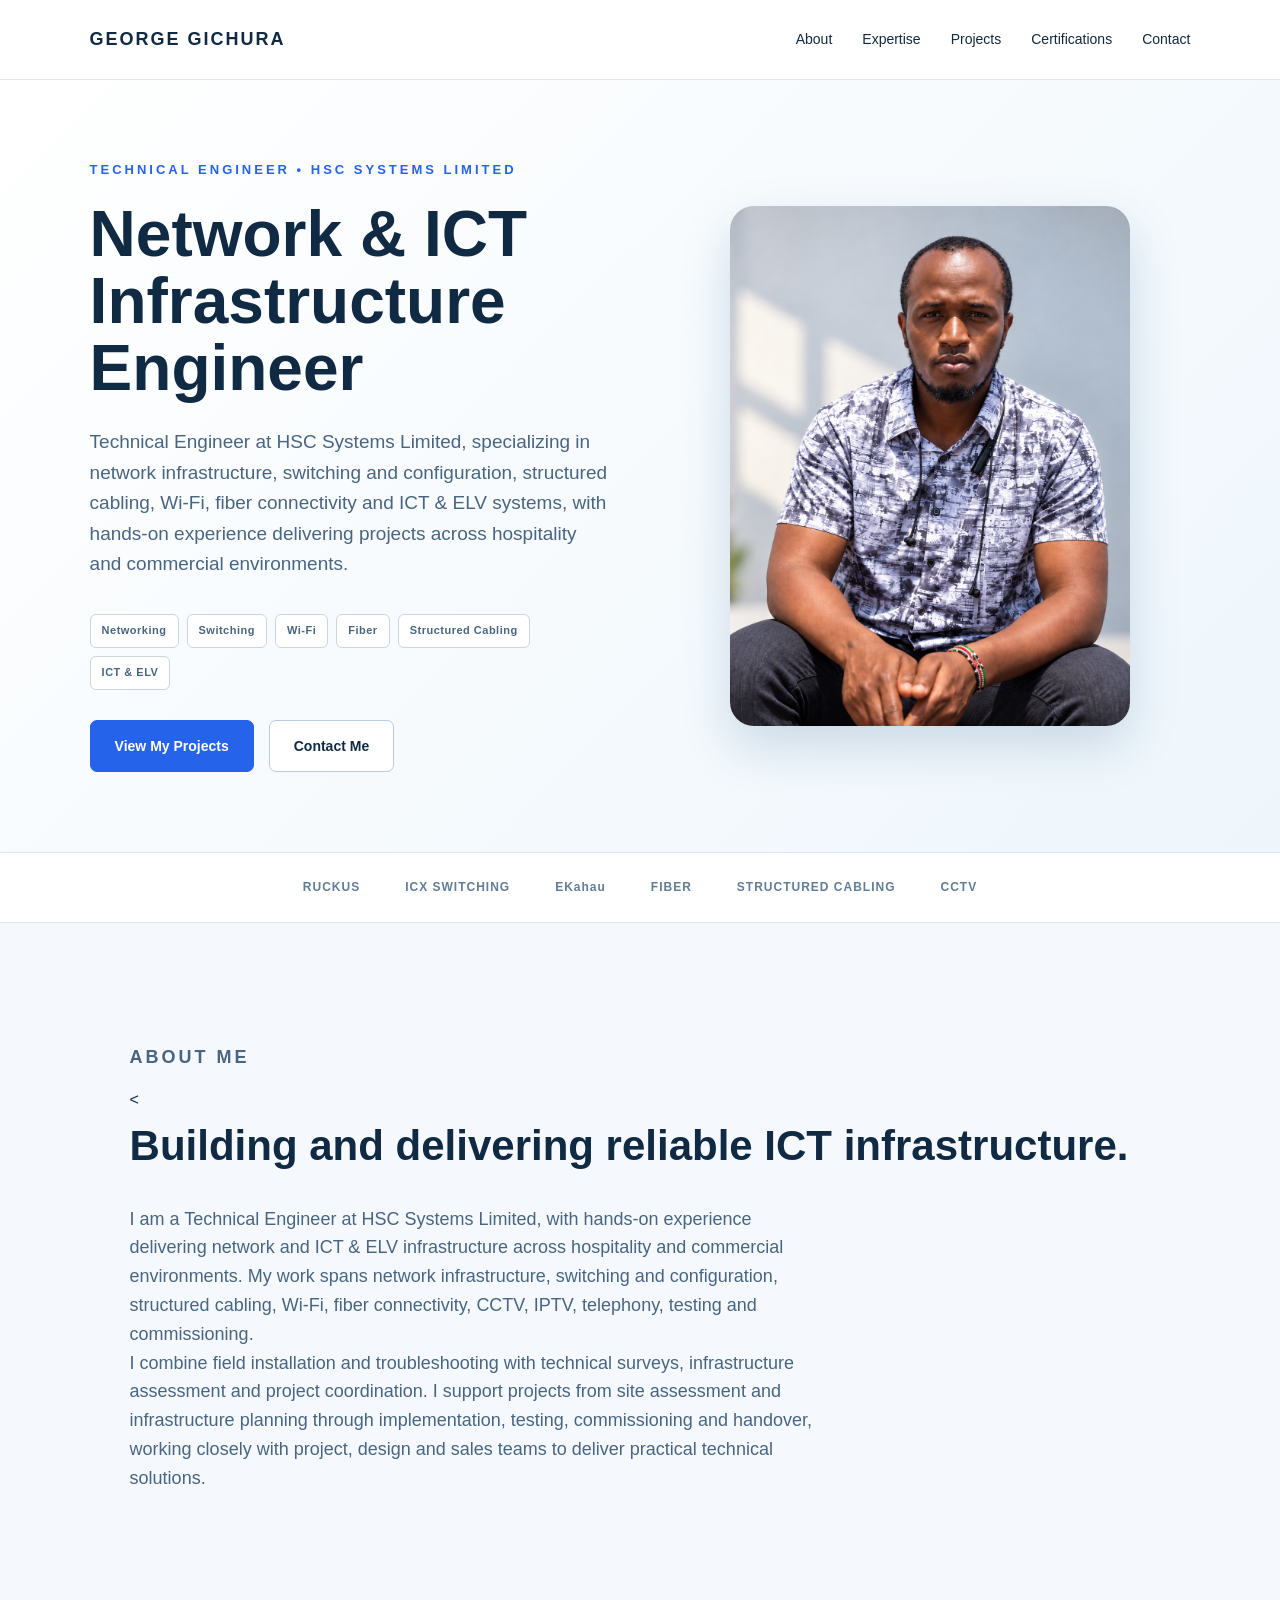
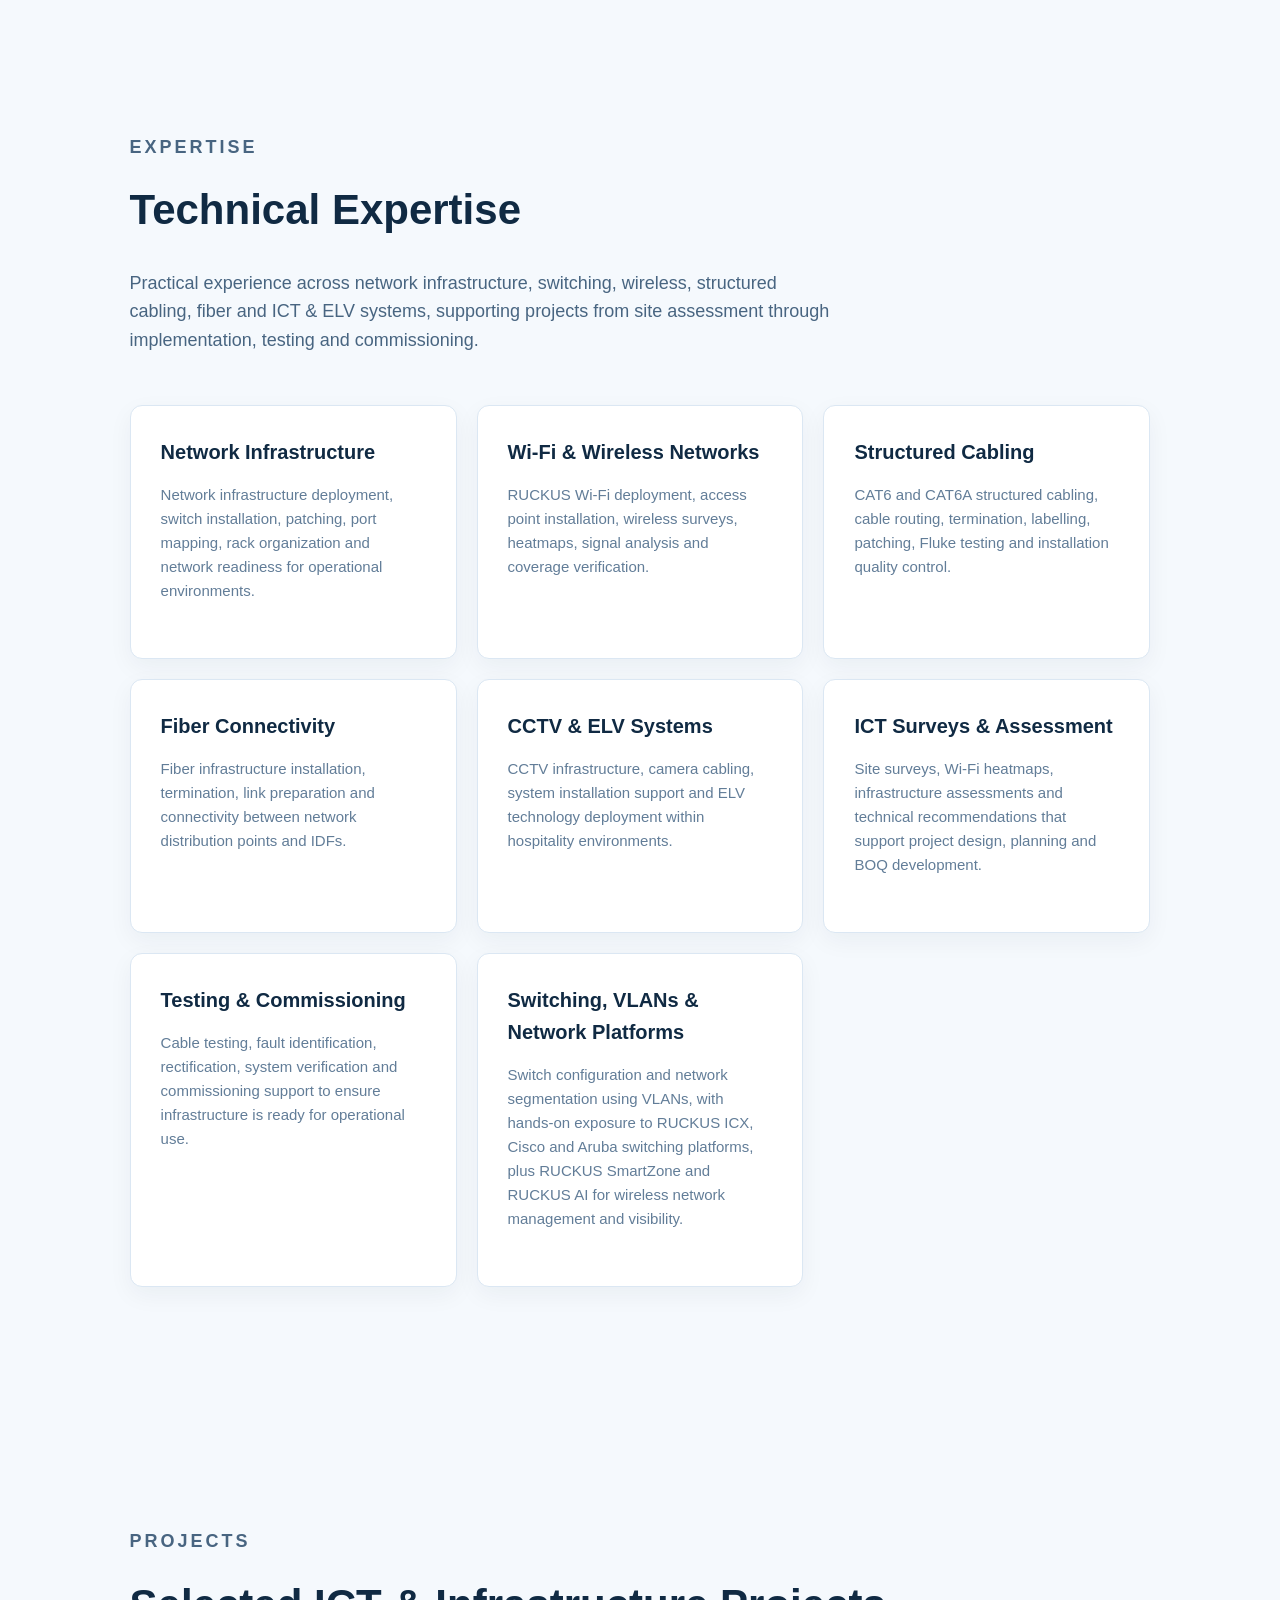
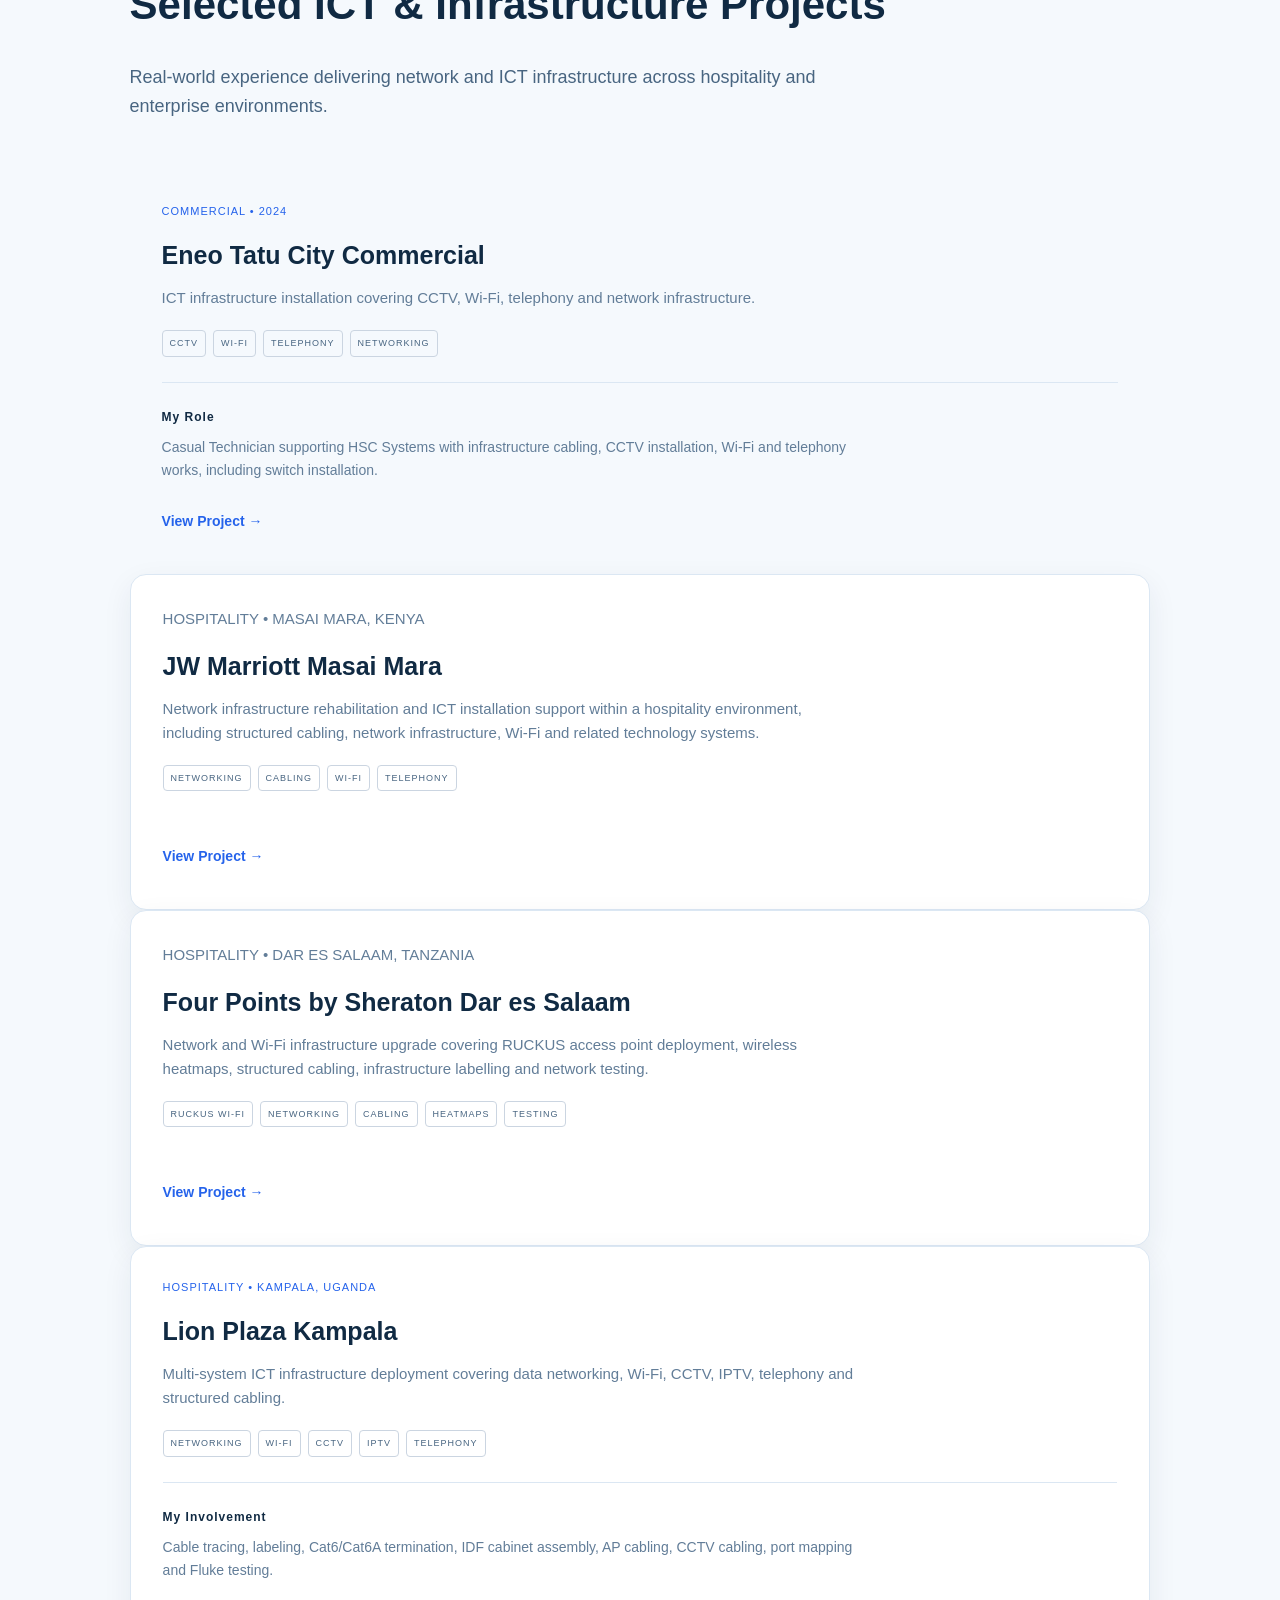
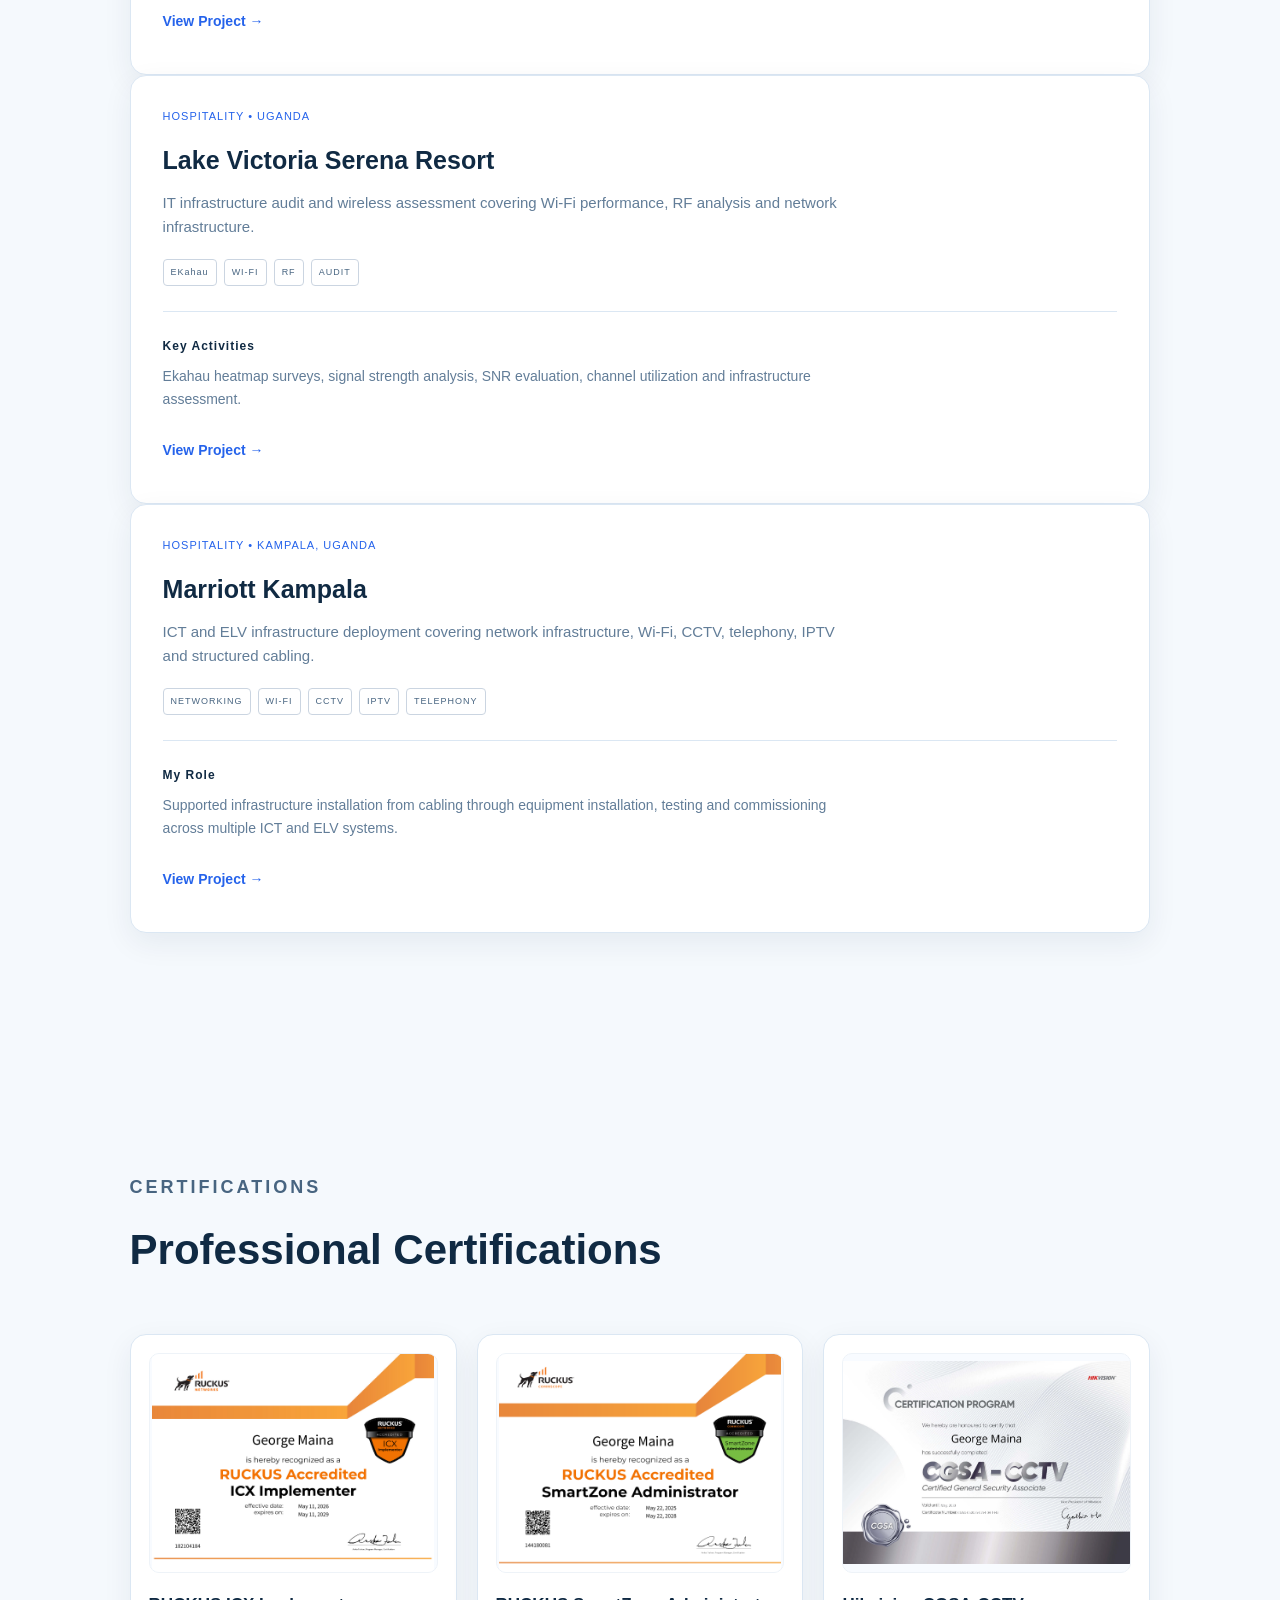
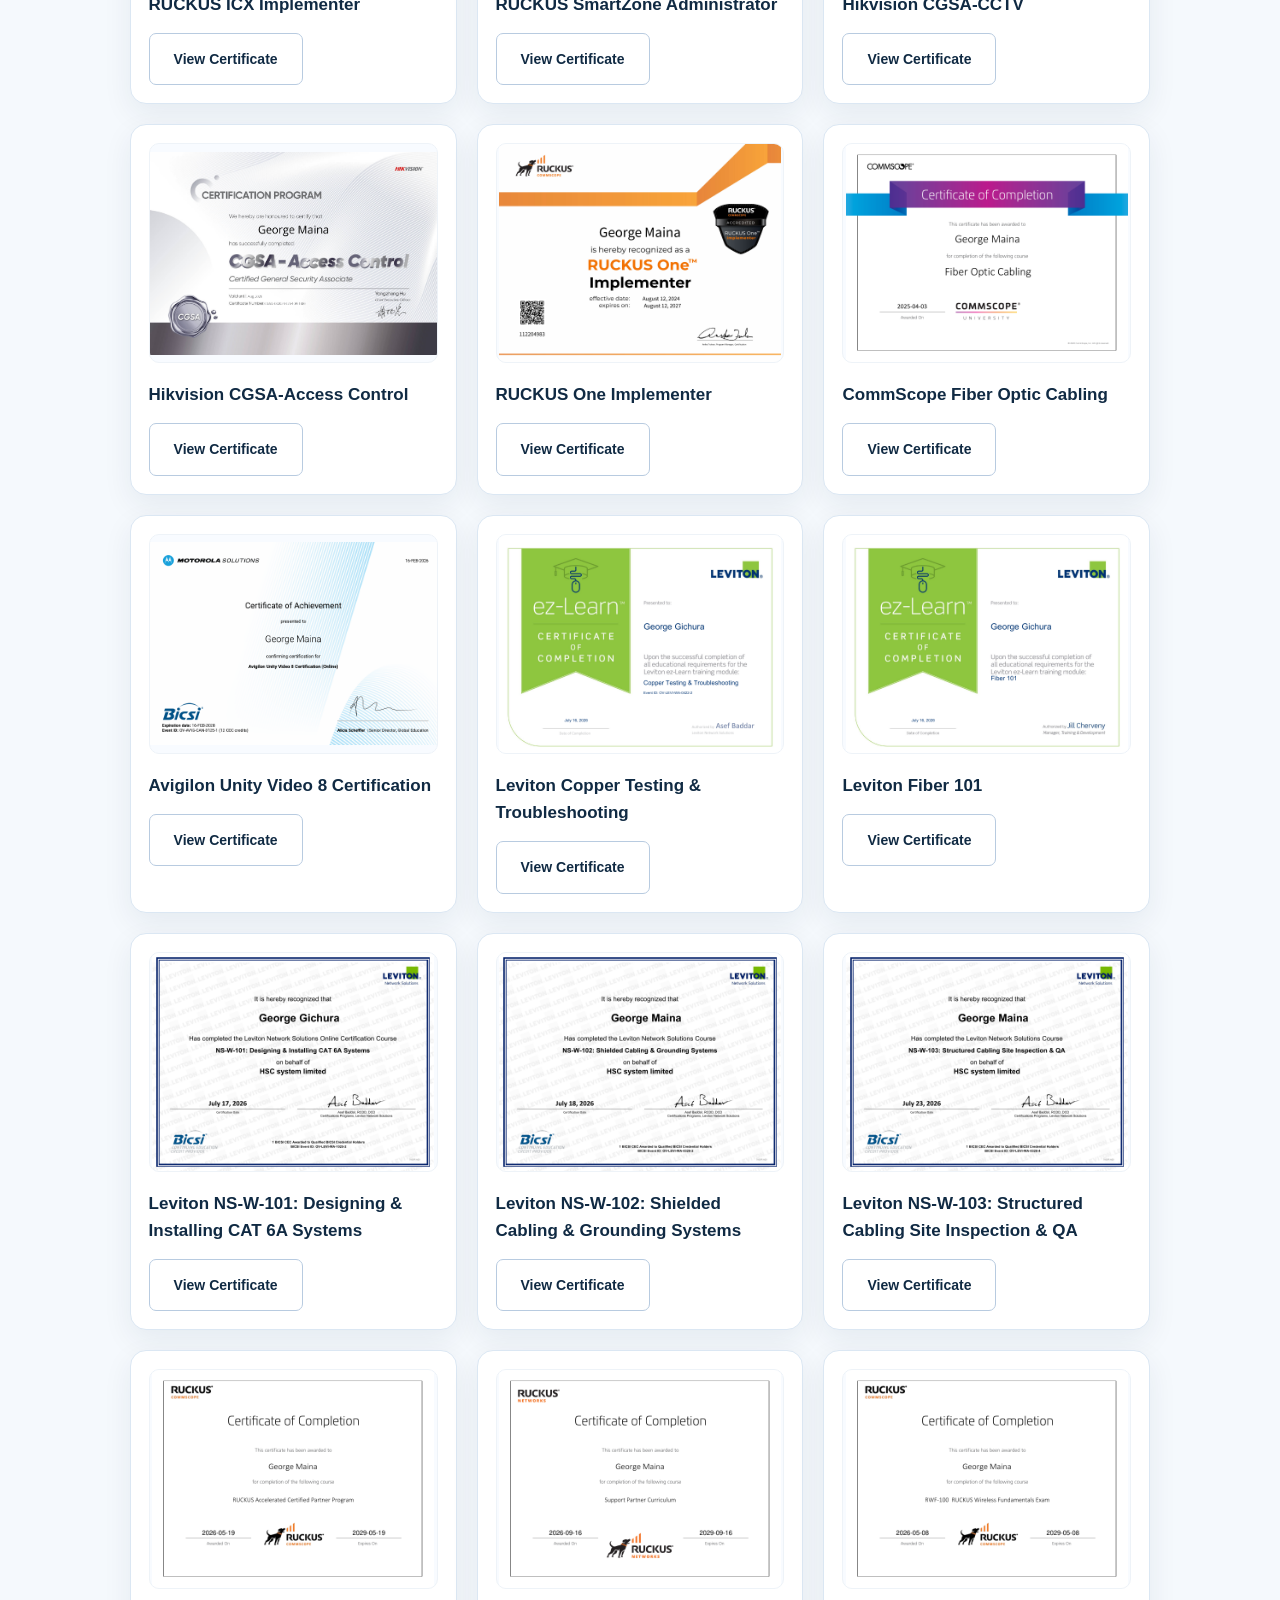
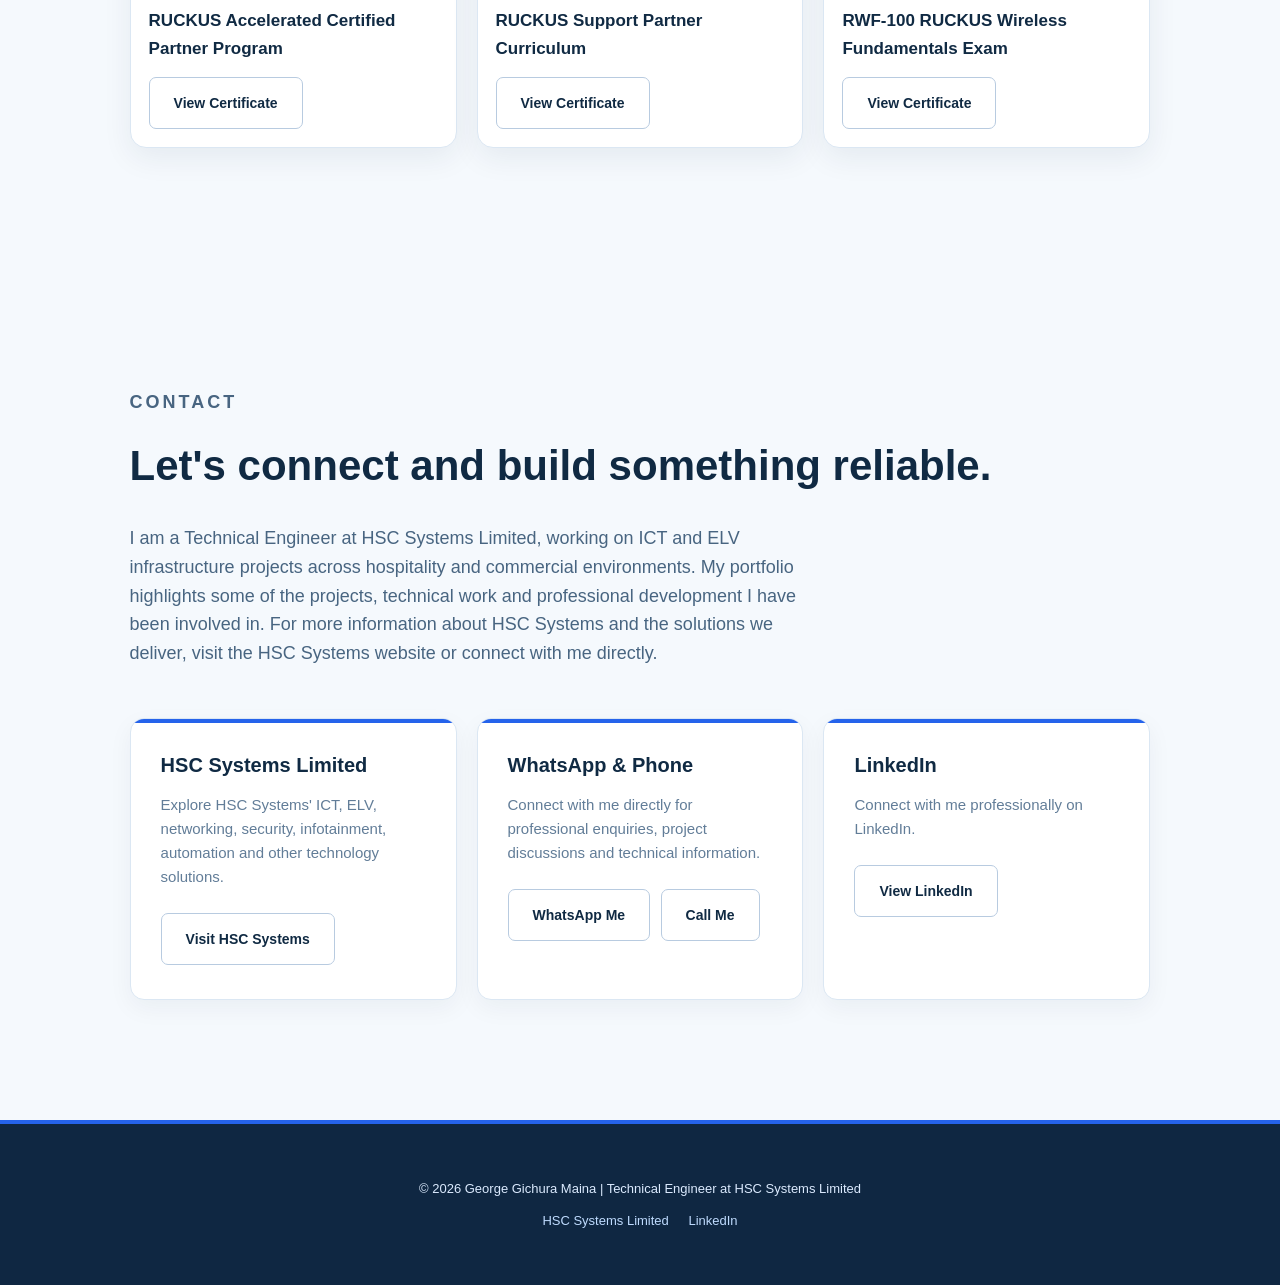
==== commit fd0c61a6: "Add Four Points Dar es Salaam project" ====
--- a/index.html
+++ b/index.html
@@ -342,6 +342,44 @@
         <div class="project-divider"></div>
 
         <a href="projects/jw-marriott-masai-mara.html" class="project-link">
+            View Project →
+        </a>
+
+    </div>
+
+</article>
+<!-- FOUR POINTS BY SHERATON DAR ES SALAAM -->
+
+<article class="project-card">
+
+    <div class="project-content">
+
+        <p class="project-category">
+            HOSPITALITY • DAR ES SALAAM, TANZANIA
+        </p>
+
+        <h3>
+            Four Points by Sheraton Dar es Salaam
+        </h3>
+
+        <p>
+            Network and Wi-Fi infrastructure upgrade covering
+            RUCKUS access point deployment, wireless heatmaps,
+            structured cabling, infrastructure labelling and
+            network testing.
+        </p>
+
+        <div class="project-tags">
+            <span>RUCKUS WI-FI</span>
+            <span>NETWORKING</span>
+            <span>CABLING</span>
+            <span>HEATMAPS</span>
+            <span>TESTING</span>
+        </div>
+
+        <div class="project-divider"></div>
+
+        <a href="projects/four-points-dar-es-salaam.html" class="project-link">
             View Project →
         </a>
 
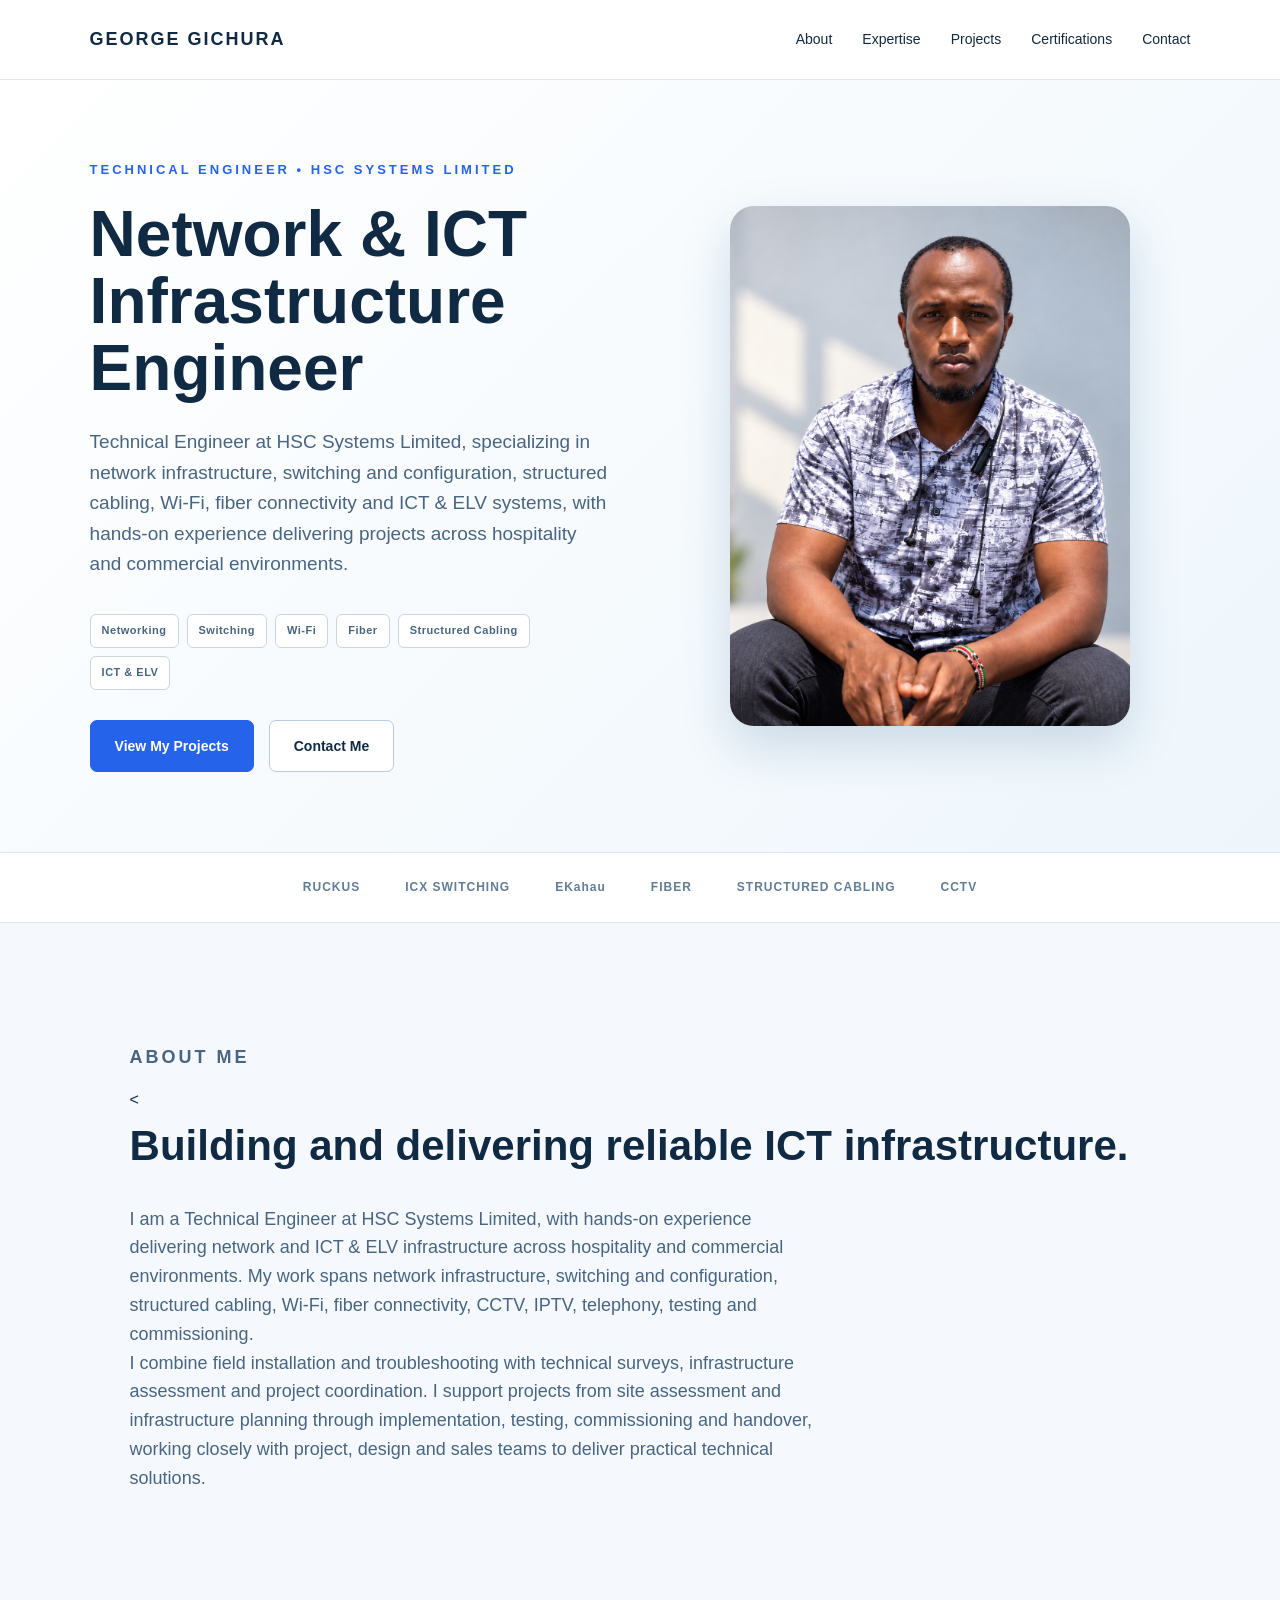
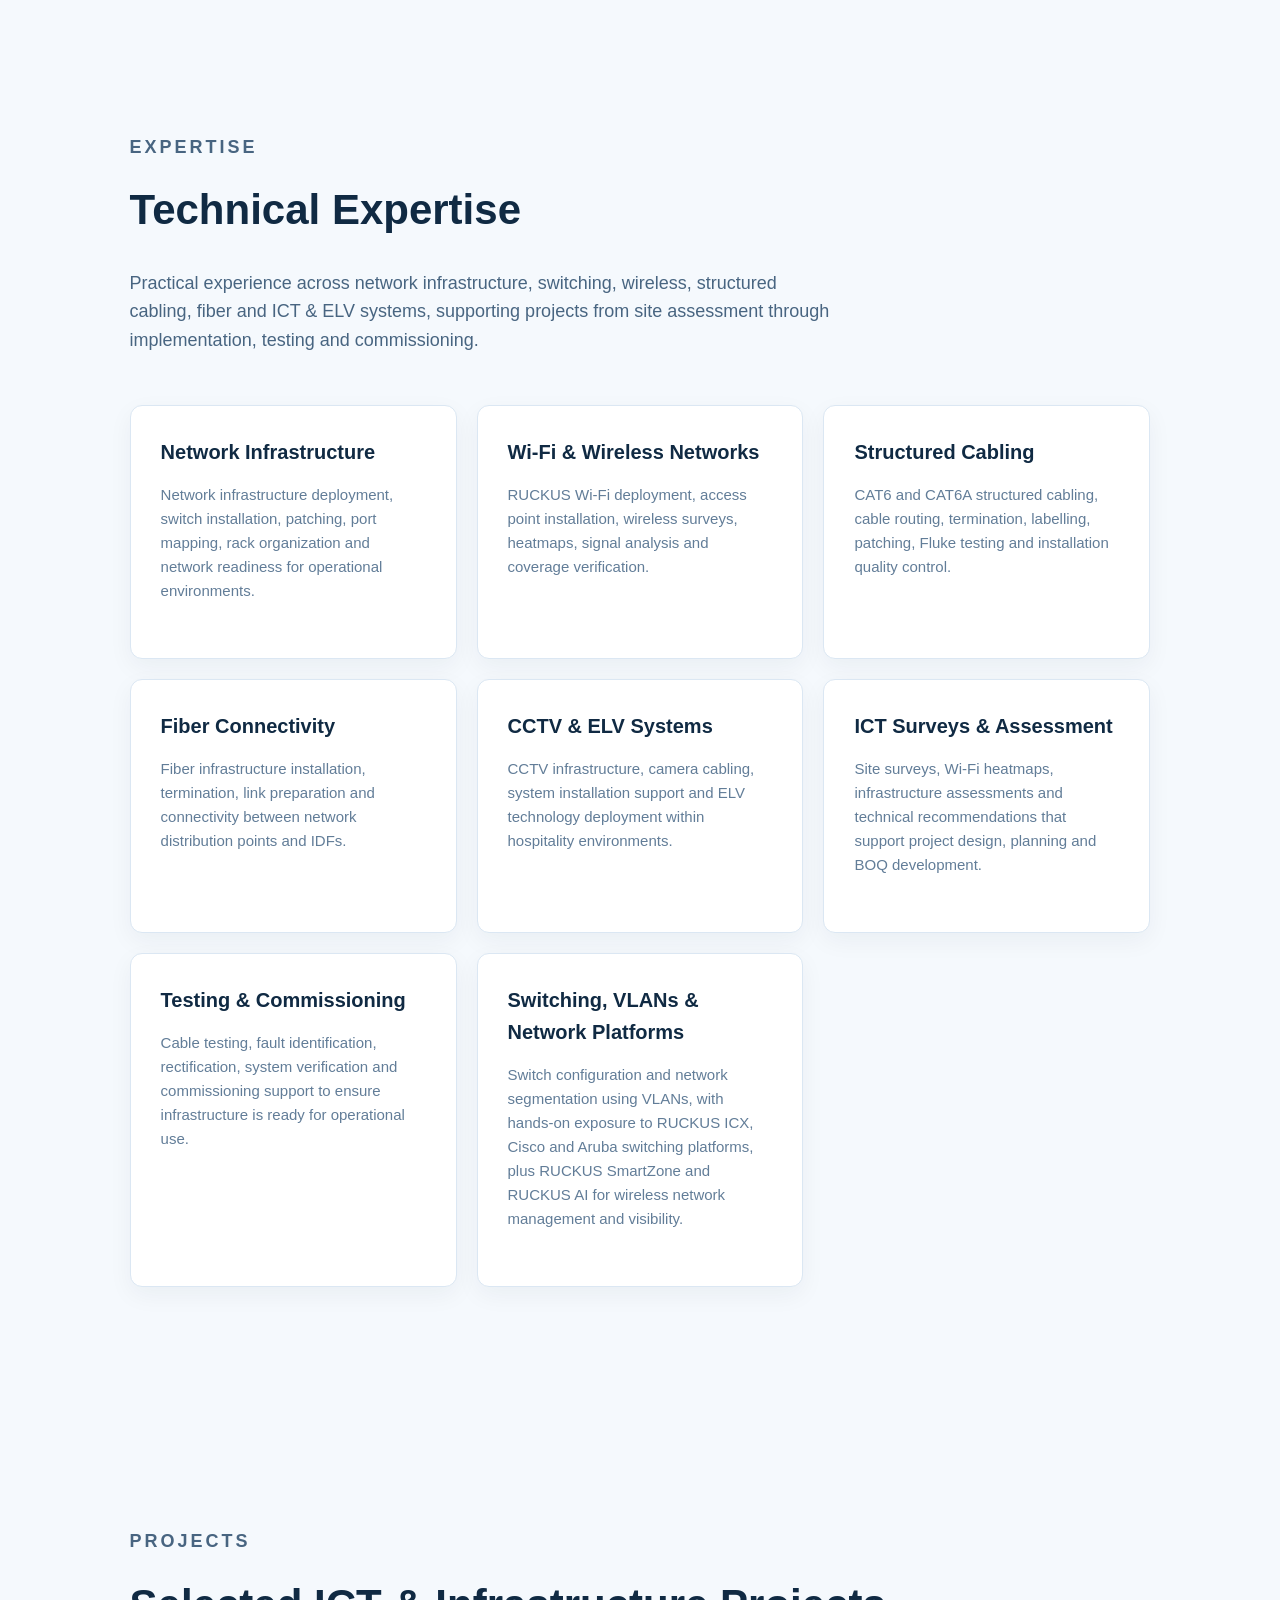
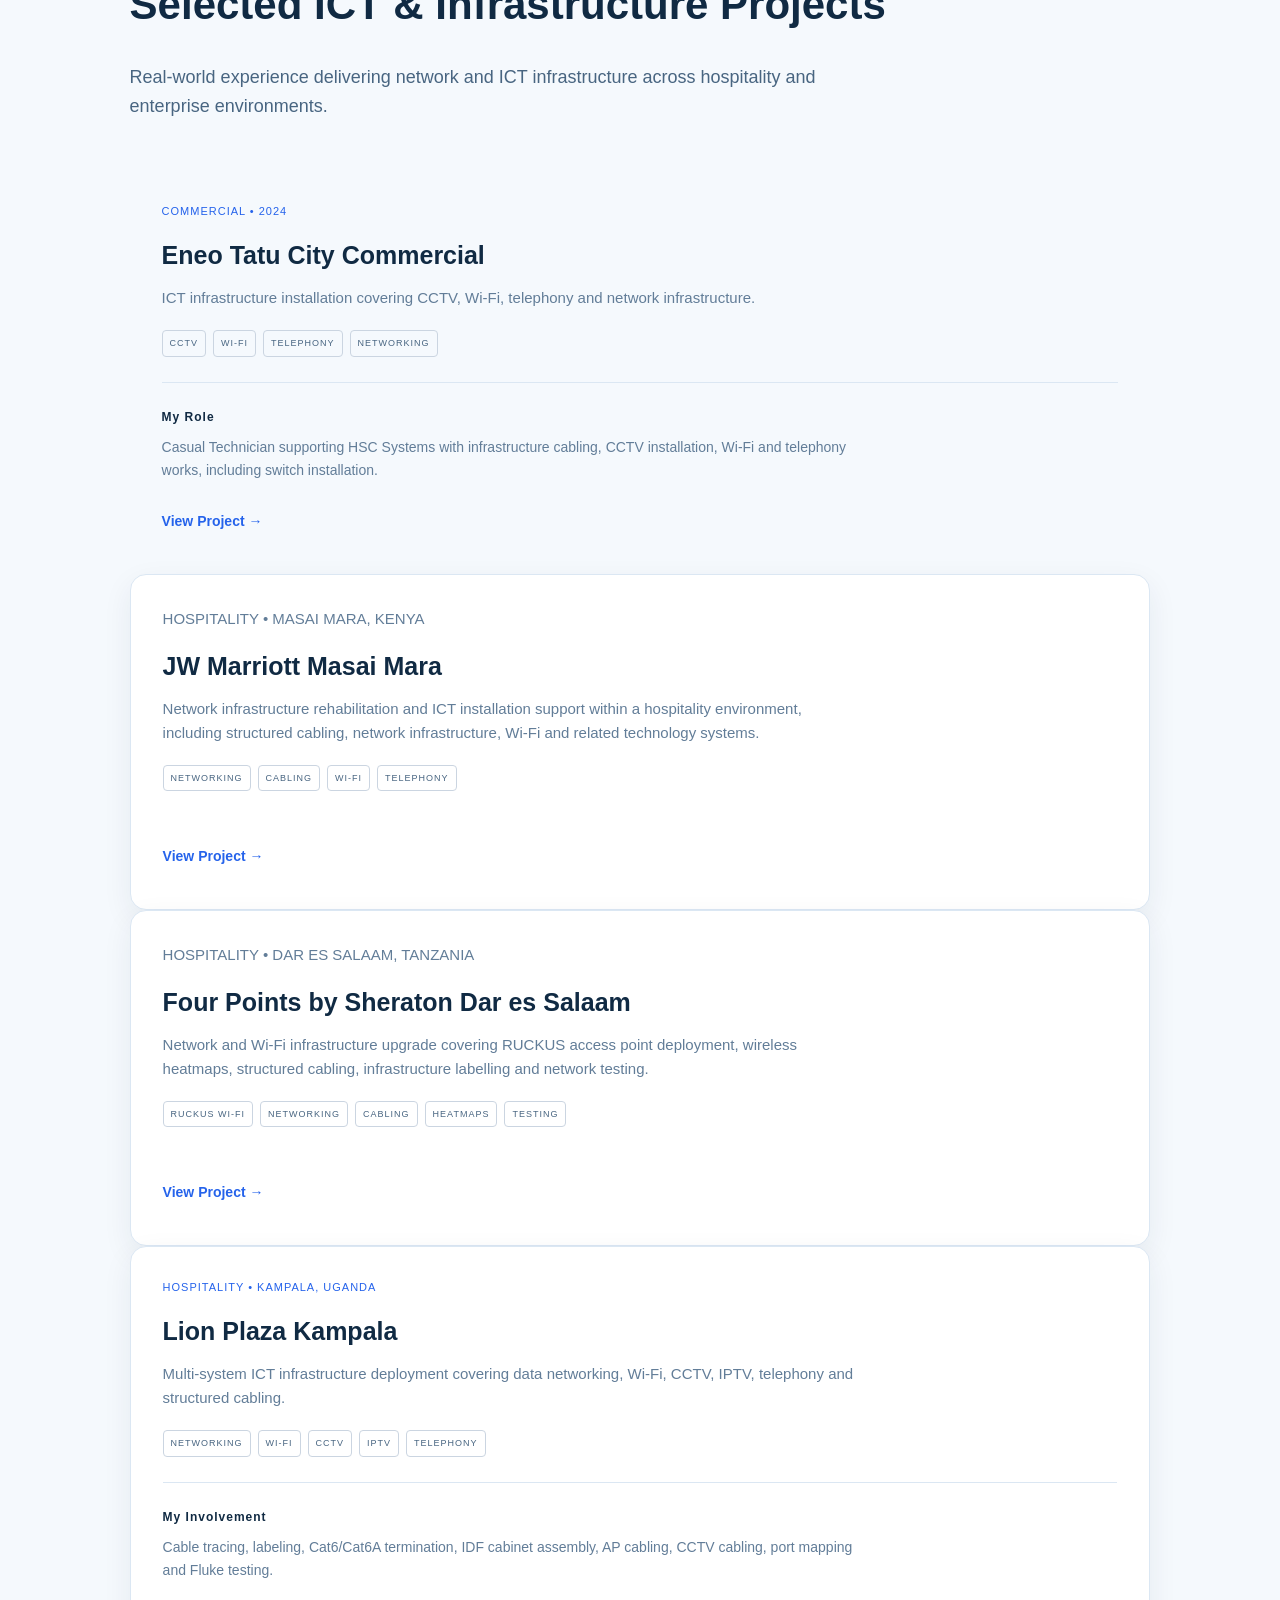
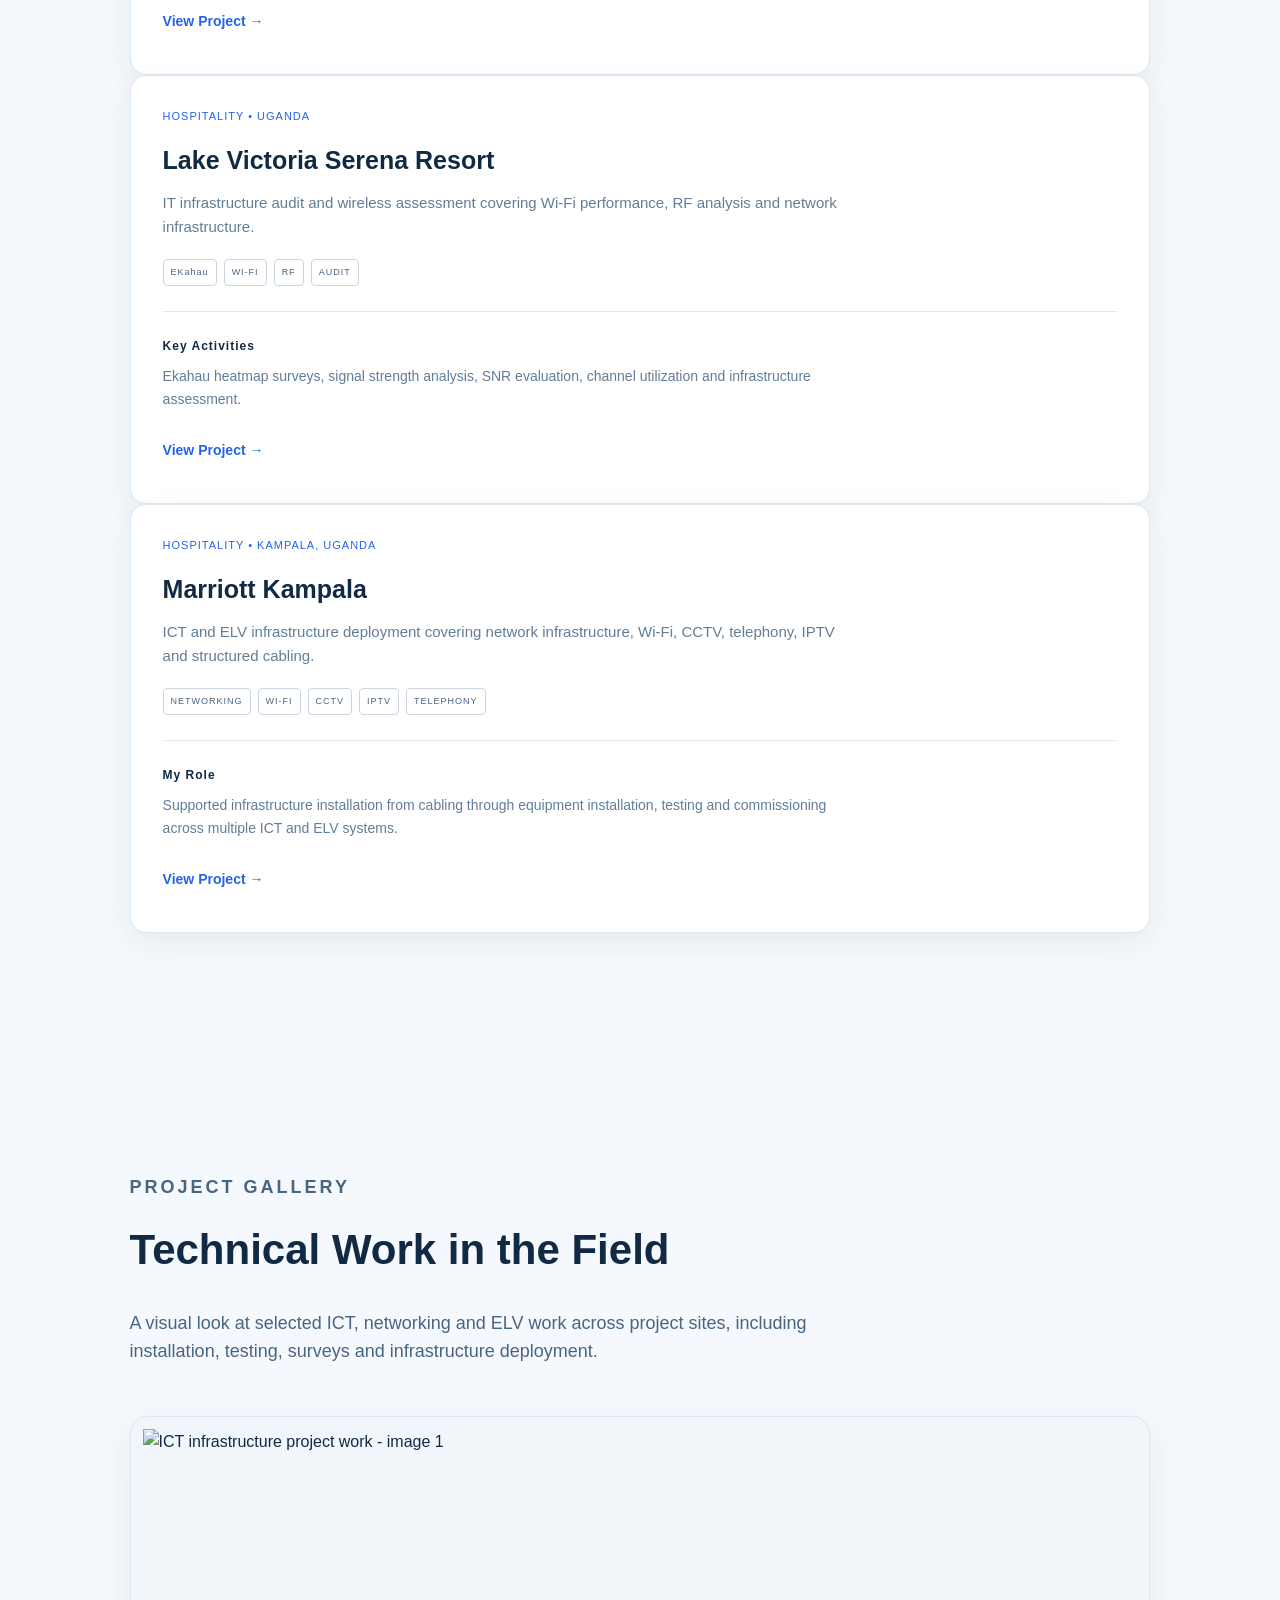
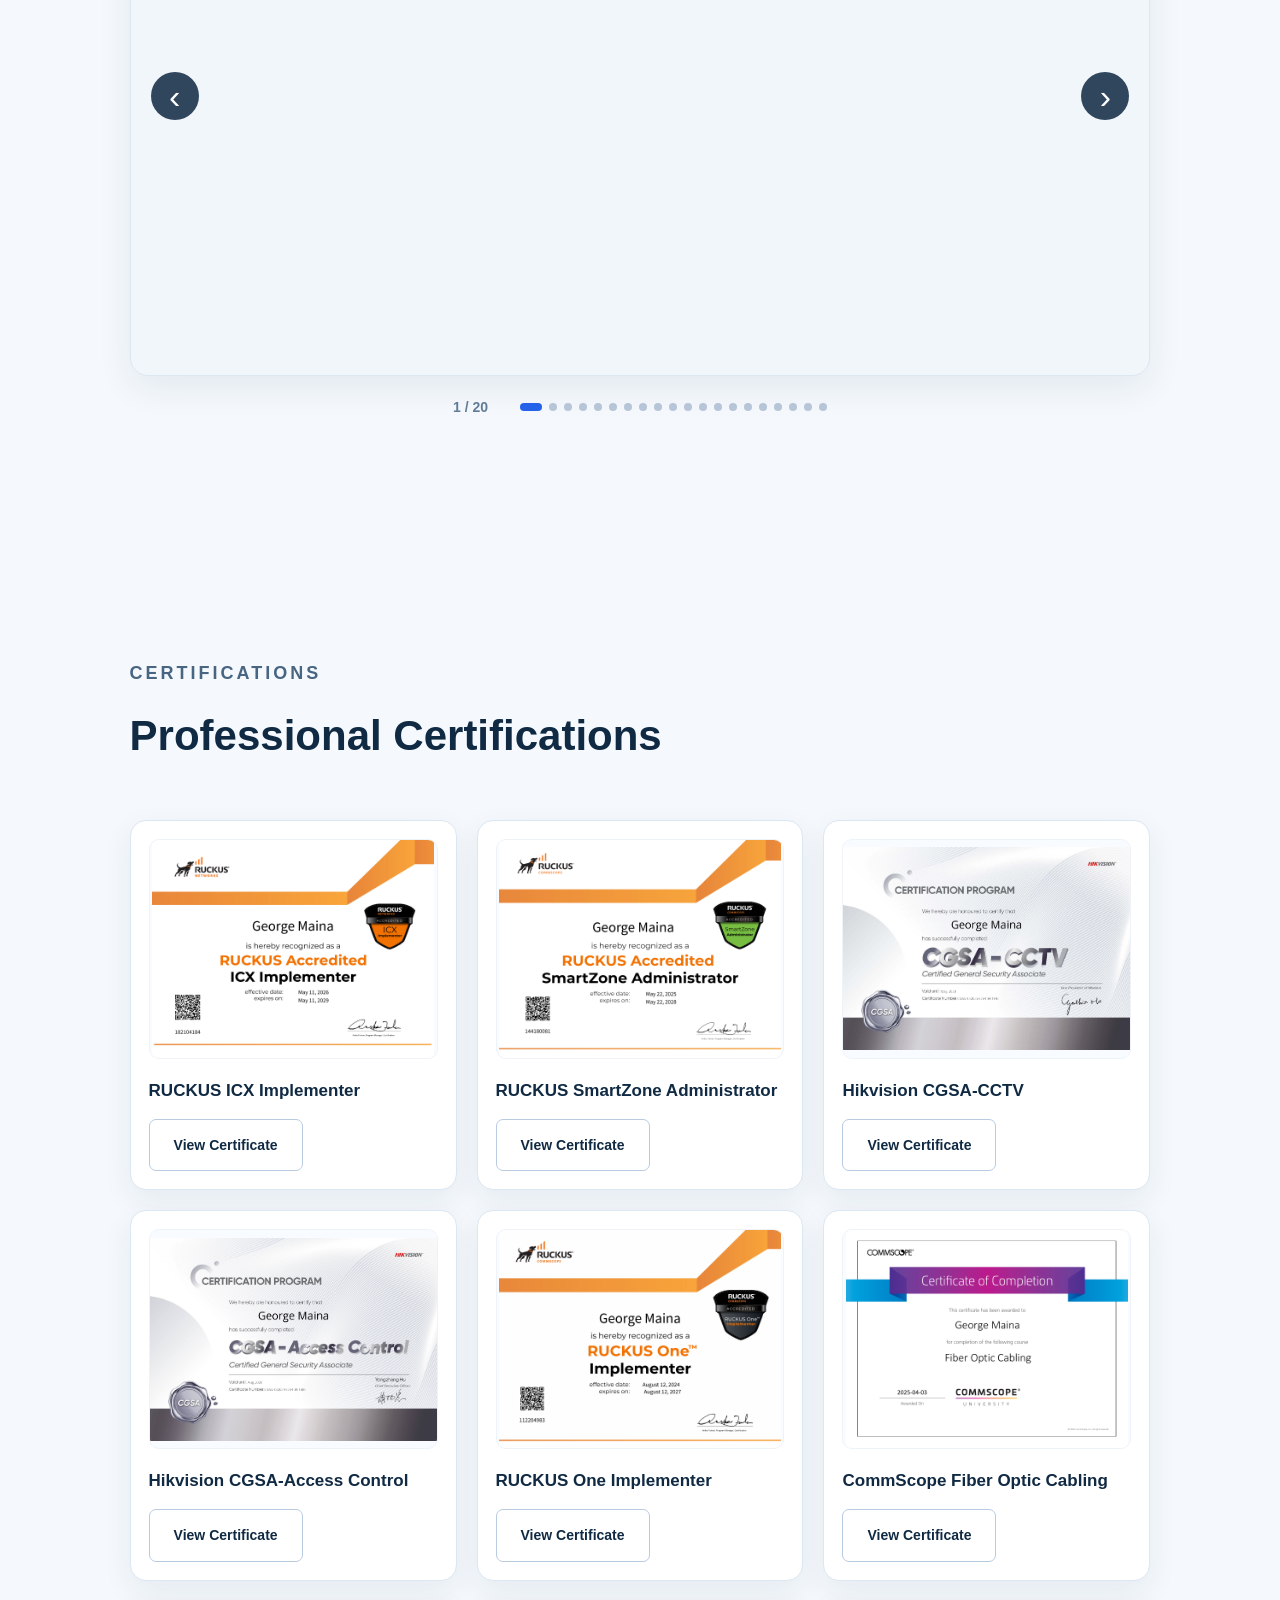
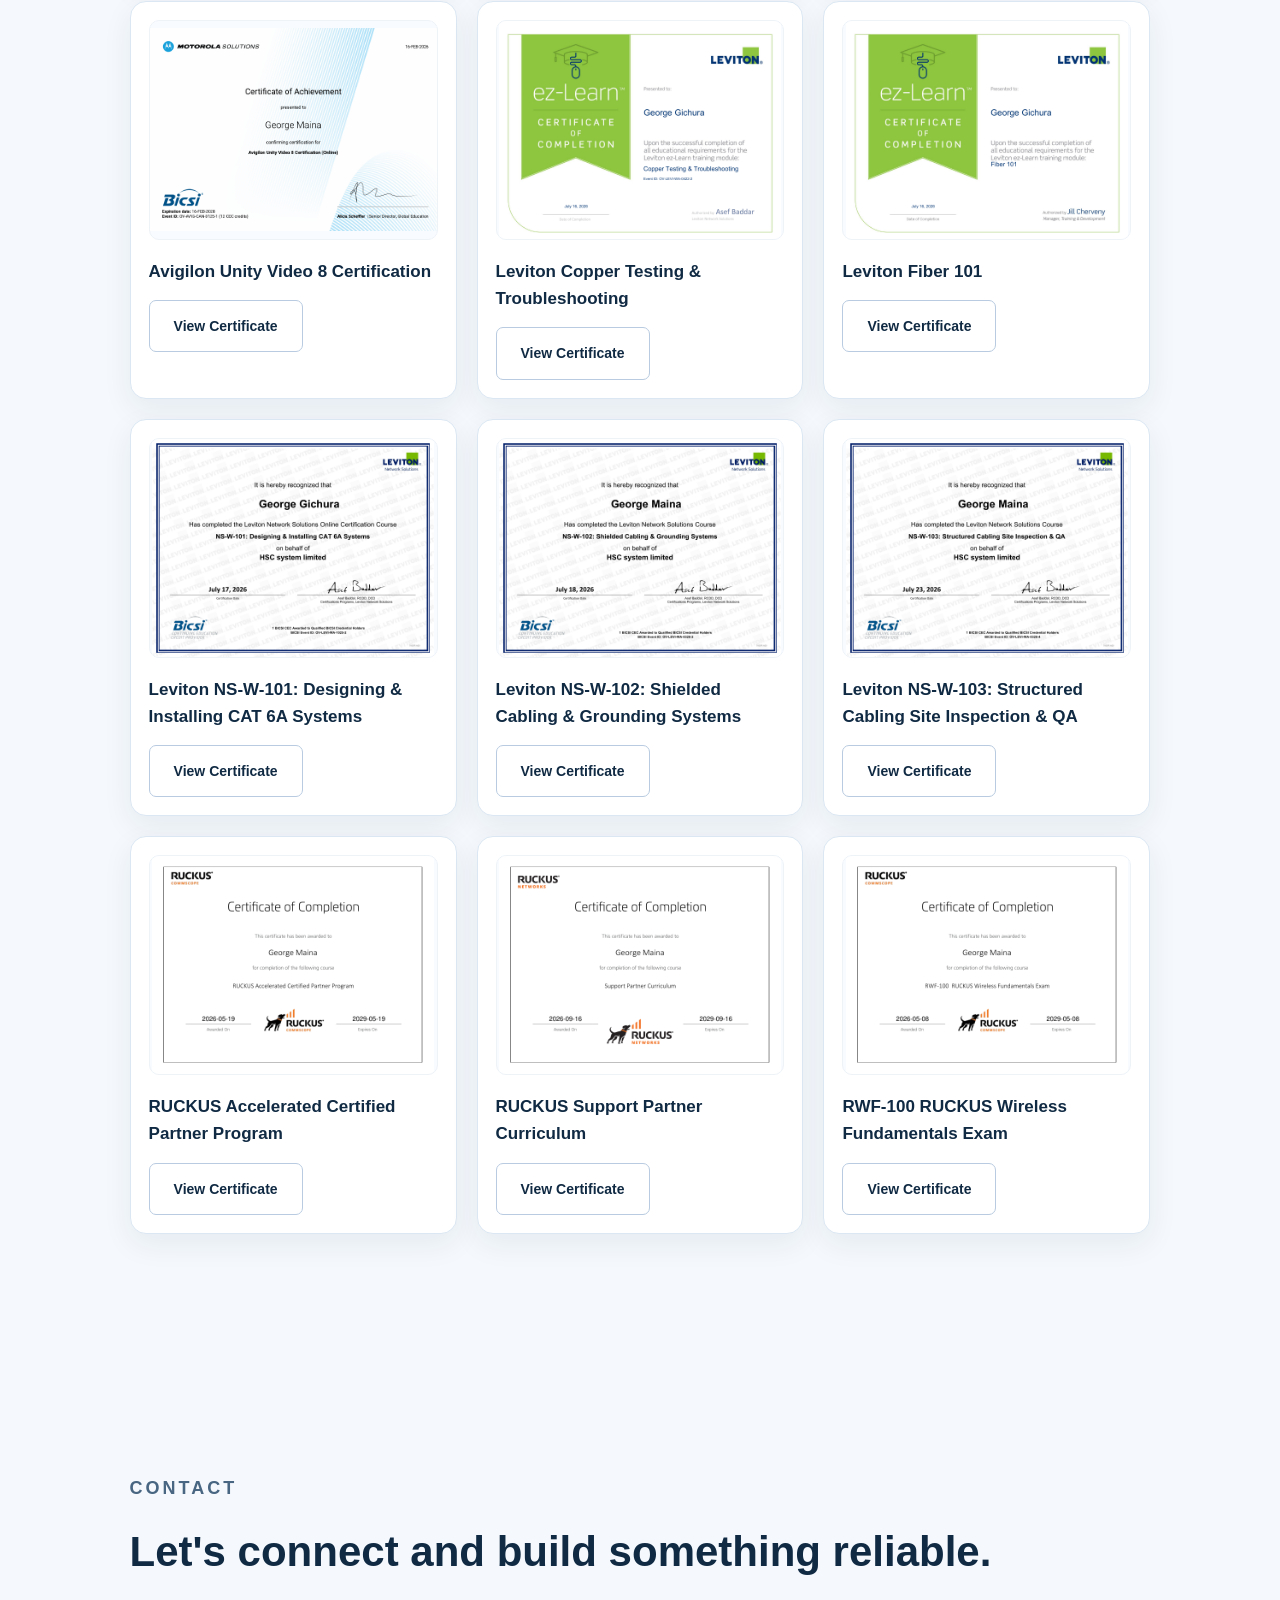
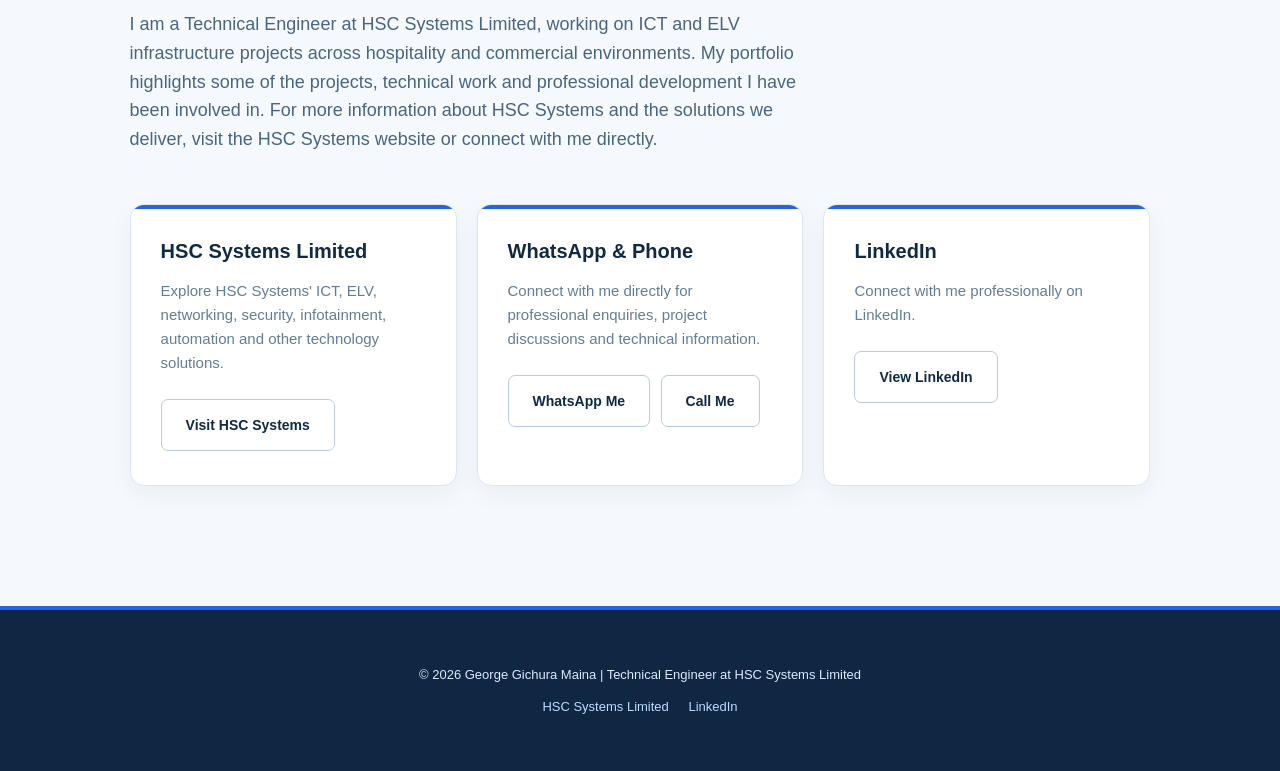
==== commit 61502070: "Add project gallery" ====
--- a/index.html
+++ b/index.html
@@ -549,6 +549,65 @@
             </div>
 
         </article>
+
+    </div>
+
+</section>
+
+<!-- =========================
+     PROJECT GALLERY
+     ========================= -->
+
+<section id="gallery" class="section">
+
+    <p class="section-label">PROJECT GALLERY</p>
+
+    <h2>Technical Work in the Field</h2>
+
+    <p class="section-intro">
+        A visual look at selected ICT, networking and ELV work across
+        project sites, including installation, testing, surveys and
+        infrastructure deployment.
+    </p>
+
+    <div class="gallery-container">
+
+        <div class="gallery-stage">
+
+            <button
+                type="button"
+                class="gallery-button gallery-prev"
+                id="galleryPrev"
+                aria-label="Previous image">
+                ‹
+            </button>
+
+            <img
+                id="galleryImage"
+                class="gallery-image"
+                src="images/Projects/Eneo%203city/Gallery/01_control_room_team.jpg"
+                alt="ICT infrastructure project work">
+
+            <button
+                type="button"
+                class="gallery-button gallery-next"
+                id="galleryNext"
+                aria-label="Next image">
+                ›
+            </button>
+
+        </div>
+
+        <div class="gallery-footer">
+
+            <span id="galleryCounter">1 / 20</span>
+
+            <div
+                class="gallery-dots"
+                id="galleryDots">
+            </div>
+
+        </div>
 
     </div>
 
@@ -759,6 +818,167 @@
     </p>
 </footer>
 
+<script>
+    const galleryImages = [
+        "01_control_room_team.jpg",
+        "02_ekahau_sidekick.jpg",
+        "03_ekahau_wifi_survey.jpg",
+        "04_project_site_exterior.jpg",
+        "05_network_rack_cabling.jpg",
+        "06_fiber_termination_work.jpg",
+        "07_fiber_toolkit.jpg",
+        "08_project_site_portrait.jpg",
+        "09_hotel_guest_area.jpg",
+        "10_wifi_survey_pool_area.jpg",
+        "11_hsc_team_technical_support.jpg",
+        "12_access_point_installation_01.jpg",
+        "13_access_point_installation_02.jpg",
+        "14_access_point_installation_03.jpg",
+        "15_access_point_installation_04.jpg",
+        "16_hsc_branding_site.jpg",
+        "17_network_rack_patching.jpg",
+        "18_jw_marriott_site.jpg",
+        "19_technical_engineer_hardhat.jpg",
+        "20_network_engineer_server_room.jpg"
+    ];
+
+    const galleryContainer = document.querySelector(".gallery-container");
+    const galleryImage = document.getElementById("galleryImage");
+    const galleryPrev = document.getElementById("galleryPrev");
+    const galleryNext = document.getElementById("galleryNext");
+    const galleryCounter = document.getElementById("galleryCounter");
+    const galleryDots = document.getElementById("galleryDots");
+
+    let currentGalleryIndex = 0;
+    let galleryTimer;
+
+    function updateGallery() {
+
+        const imageName = galleryImages[currentGalleryIndex];
+
+        galleryImage.style.opacity = "0";
+
+        setTimeout(() => {
+
+            galleryImage.src =
+                "images/Projects/Eneo%203city/Gallery/" + imageName;
+
+            galleryImage.alt =
+                "ICT infrastructure project work - image " +
+                (currentGalleryIndex + 1);
+
+            galleryImage.style.opacity = "1";
+
+        }, 120);
+
+        galleryCounter.textContent =
+            (currentGalleryIndex + 1) +
+            " / " +
+            galleryImages.length;
+
+        document.querySelectorAll(".gallery-dot").forEach((dot, index) => {
+
+            dot.classList.toggle(
+                "active",
+                index === currentGalleryIndex
+            );
+
+        });
+    }
+
+    function nextGalleryImage() {
+
+        currentGalleryIndex++;
+
+        if (currentGalleryIndex >= galleryImages.length) {
+            currentGalleryIndex = 0;
+        }
+
+        updateGallery();
+    }
+
+    function previousGalleryImage() {
+
+        currentGalleryIndex--;
+
+        if (currentGalleryIndex < 0) {
+            currentGalleryIndex = galleryImages.length - 1;
+        }
+
+        updateGallery();
+    }
+
+    function startGalleryAutoSlide() {
+
+        clearInterval(galleryTimer);
+
+        galleryTimer = setInterval(() => {
+
+            nextGalleryImage();
+
+        }, 4000);
+    }
+
+    function stopGalleryAutoSlide() {
+
+        clearInterval(galleryTimer);
+    }
+
+    galleryImages.forEach((image, index) => {
+
+        const dot = document.createElement("button");
+
+        dot.type = "button";
+        dot.className = "gallery-dot";
+
+        dot.setAttribute(
+            "aria-label",
+            "View gallery image " + (index + 1)
+        );
+
+        dot.addEventListener("click", () => {
+
+            currentGalleryIndex = index;
+
+            updateGallery();
+
+            startGalleryAutoSlide();
+
+        });
+
+        galleryDots.appendChild(dot);
+    });
+
+    galleryPrev.addEventListener("click", () => {
+
+        previousGalleryImage();
+
+        startGalleryAutoSlide();
+
+    });
+
+    galleryNext.addEventListener("click", () => {
+
+        nextGalleryImage();
+
+        startGalleryAutoSlide();
+
+    });
+
+    galleryContainer.addEventListener(
+        "mouseenter",
+        stopGalleryAutoSlide
+    );
+
+    galleryContainer.addEventListener(
+        "mouseleave",
+        startGalleryAutoSlide
+    );
+
+    updateGallery();
+
+    startGalleryAutoSlide();
+</script>
 </body>
 
 </html>
--- a/style.css
+++ b/style.css
@@ -358,4 +358,154 @@
 
 footer a:hover {
     color: #ffffff;
+}/* =========================
+   PROJECT GALLERY
+   ========================= */
+
+.gallery-container {
+    max-width: 1050px;
+    margin: 50px auto 0;
+}
+
+.gallery-stage {
+    position: relative;
+    width: 100%;
+    height: 560px;
+    background: #f1f6fb;
+    border: 1px solid #dbe7f3;
+    border-radius: 18px;
+    overflow: hidden;
+    display: flex;
+    align-items: center;
+    justify-content: center;
+    box-shadow: 0 12px 35px rgba(16, 42, 67, 0.08);
+}
+
+.gallery-image {
+    width: 100%;
+    height: 100%;
+    object-fit: contain;
+    display: block;
+    padding: 12px;
+    transition: opacity 0.25s ease;
+}
+
+.gallery-button {
+    position: absolute;
+    top: 50%;
+    transform: translateY(-50%);
+    z-index: 2;
+    width: 48px;
+    height: 48px;
+    border: none;
+    border-radius: 50%;
+    background: rgba(15, 39, 66, 0.85);
+    color: #ffffff;
+    font-size: 34px;
+    line-height: 1;
+    cursor: pointer;
+    display: flex;
+    align-items: center;
+    justify-content: center;
+    transition: 0.25s ease;
+}
+
+.gallery-button:hover {
+    background: #2563eb;
+    transform: translateY(-50%) scale(1.08);
+}
+
+.gallery-prev {
+    left: 20px;
+}
+
+.gallery-next {
+    right: 20px;
+}
+
+.gallery-footer {
+    display: flex;
+    align-items: center;
+    justify-content: center;
+    gap: 22px;
+    margin-top: 20px;
+}
+
+#galleryCounter {
+    color: #627d98;
+    font-size: 14px;
+    font-weight: 700;
+    min-width: 45px;
+}
+
+.gallery-dots {
+    display: flex;
+    align-items: center;
+    justify-content: center;
+    gap: 7px;
+    flex-wrap: wrap;
+}
+
+.gallery-dot {
+    width: 8px;
+    height: 8px;
+    padding: 0;
+    border: none;
+    border-radius: 50%;
+    background: #b8c7d9;
+    cursor: pointer;
+    transition: 0.25s ease;
+}
+
+.gallery-dot.active {
+    width: 22px;
+    border-radius: 10px;
+    background: #2563eb;
+}
+
+.gallery-dot:hover {
+    background: #2563eb;
+}
+
+
+/* =========================
+   GALLERY — MOBILE
+   ========================= */
+
+@media (max-width: 768px) {
+
+    .gallery-container {
+        margin-top: 35px;
+    }
+
+    .gallery-stage {
+        height: 390px;
+        border-radius: 14px;
+    }
+
+    .gallery-image {
+        padding: 8px;
+    }
+
+    .gallery-button {
+        width: 42px;
+        height: 42px;
+        font-size: 29px;
+    }
+
+    .gallery-prev {
+        left: 12px;
+    }
+
+    .gallery-next {
+        right: 12px;
+    }
+
+    .gallery-footer {
+        gap: 12px;
+    }
+
+    .gallery-dots {
+        max-width: 220px;
+    }
 }
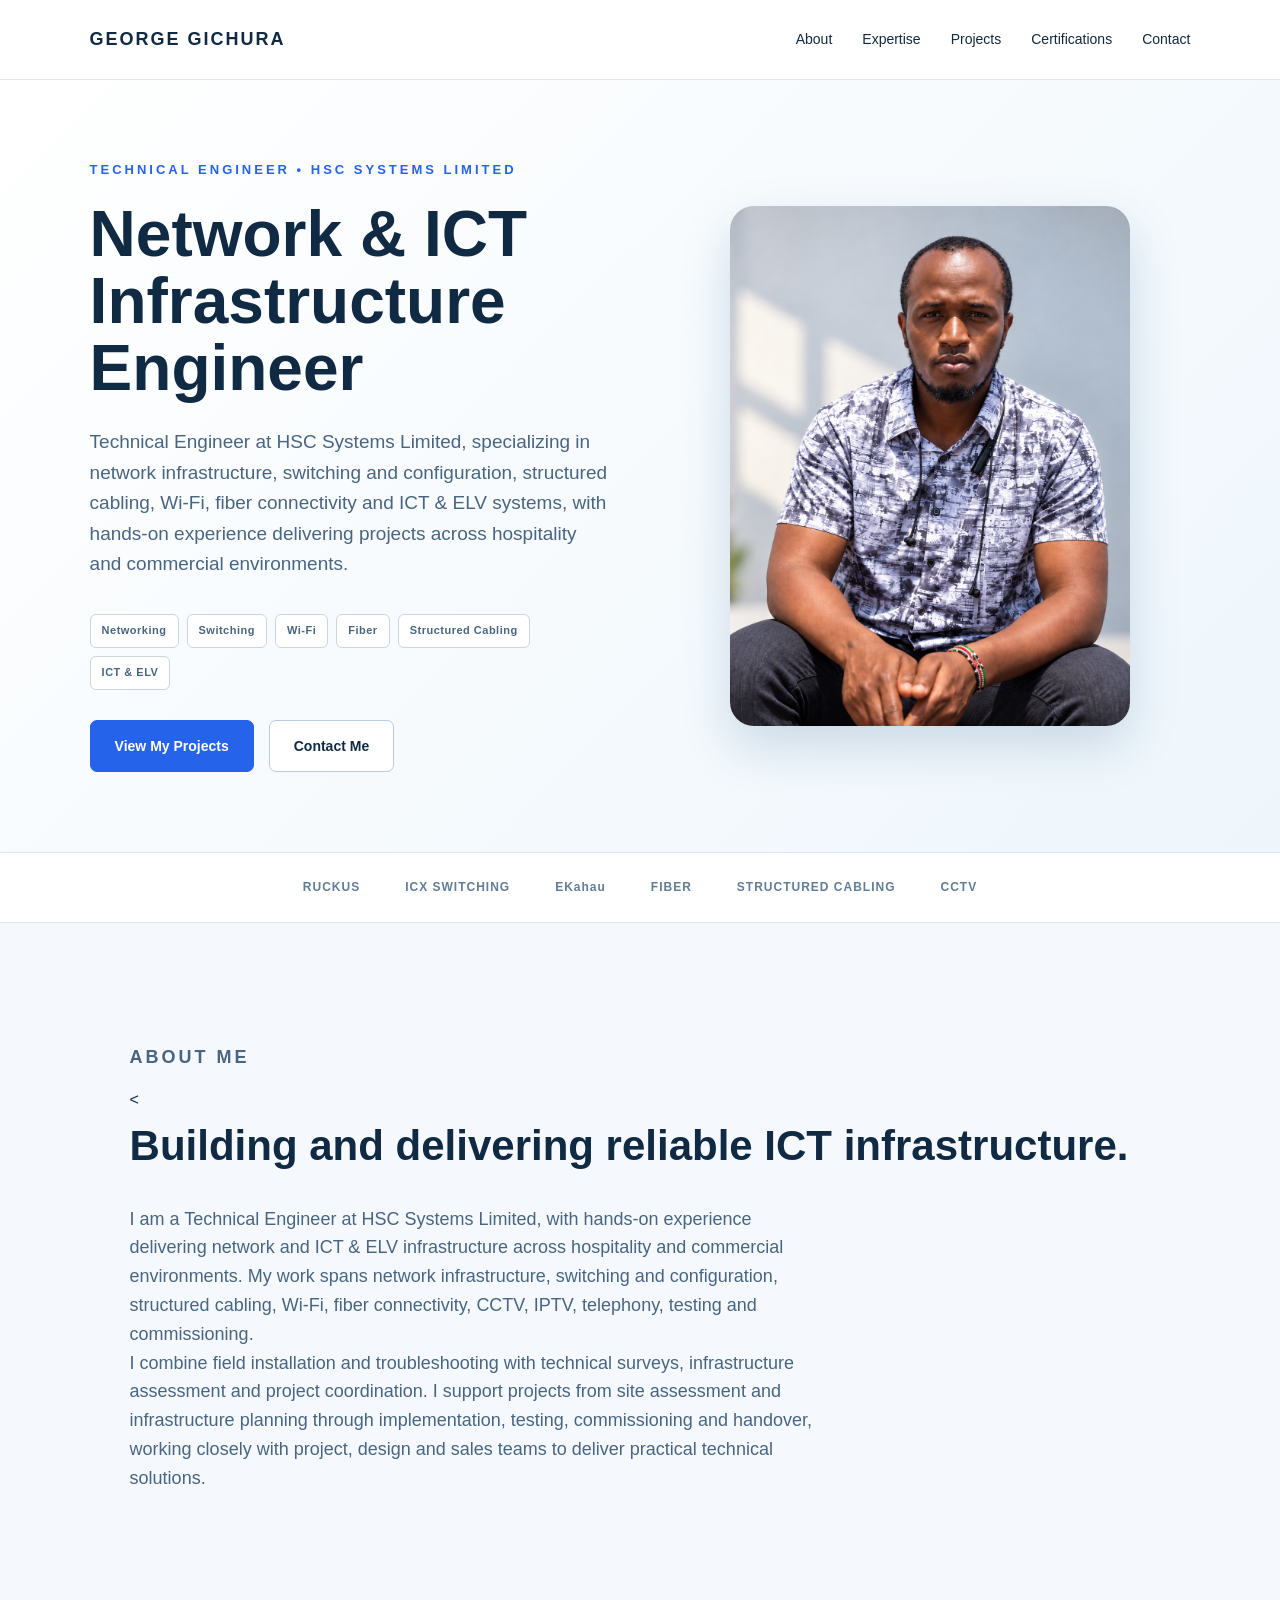
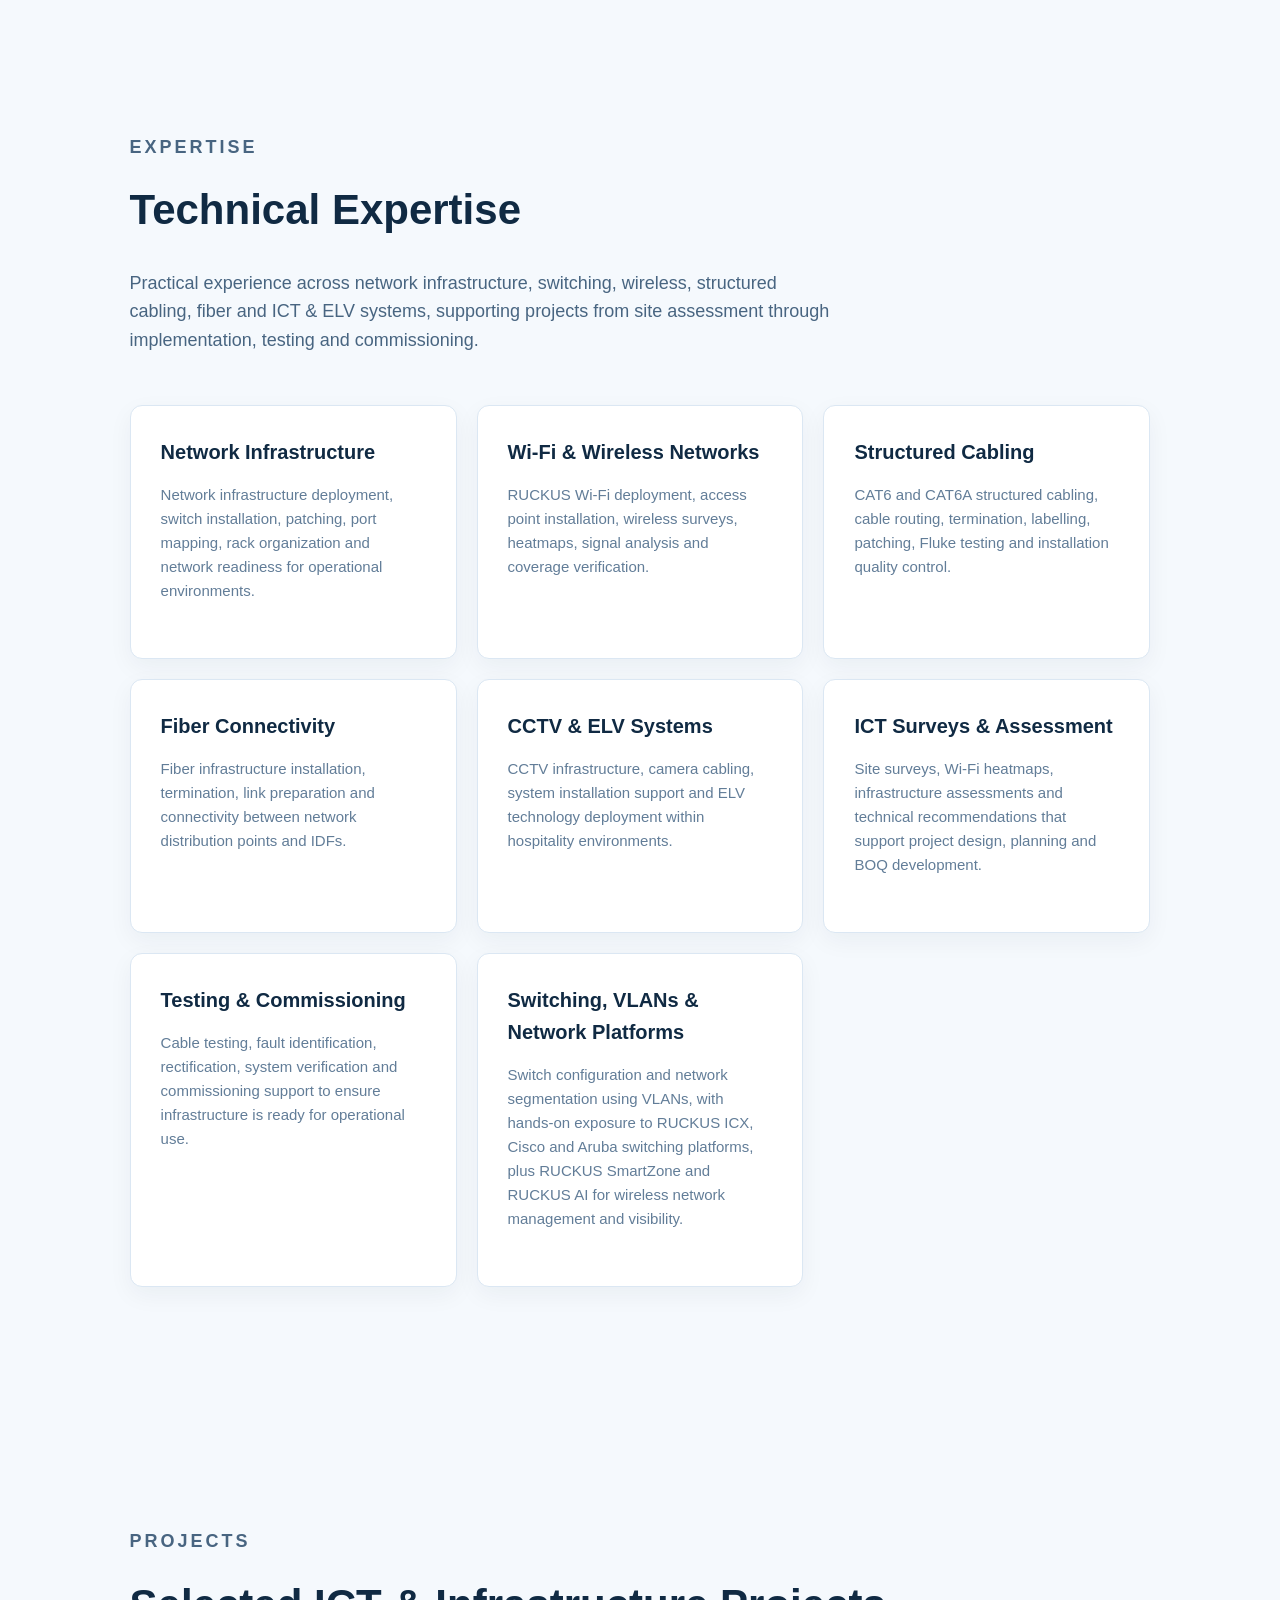
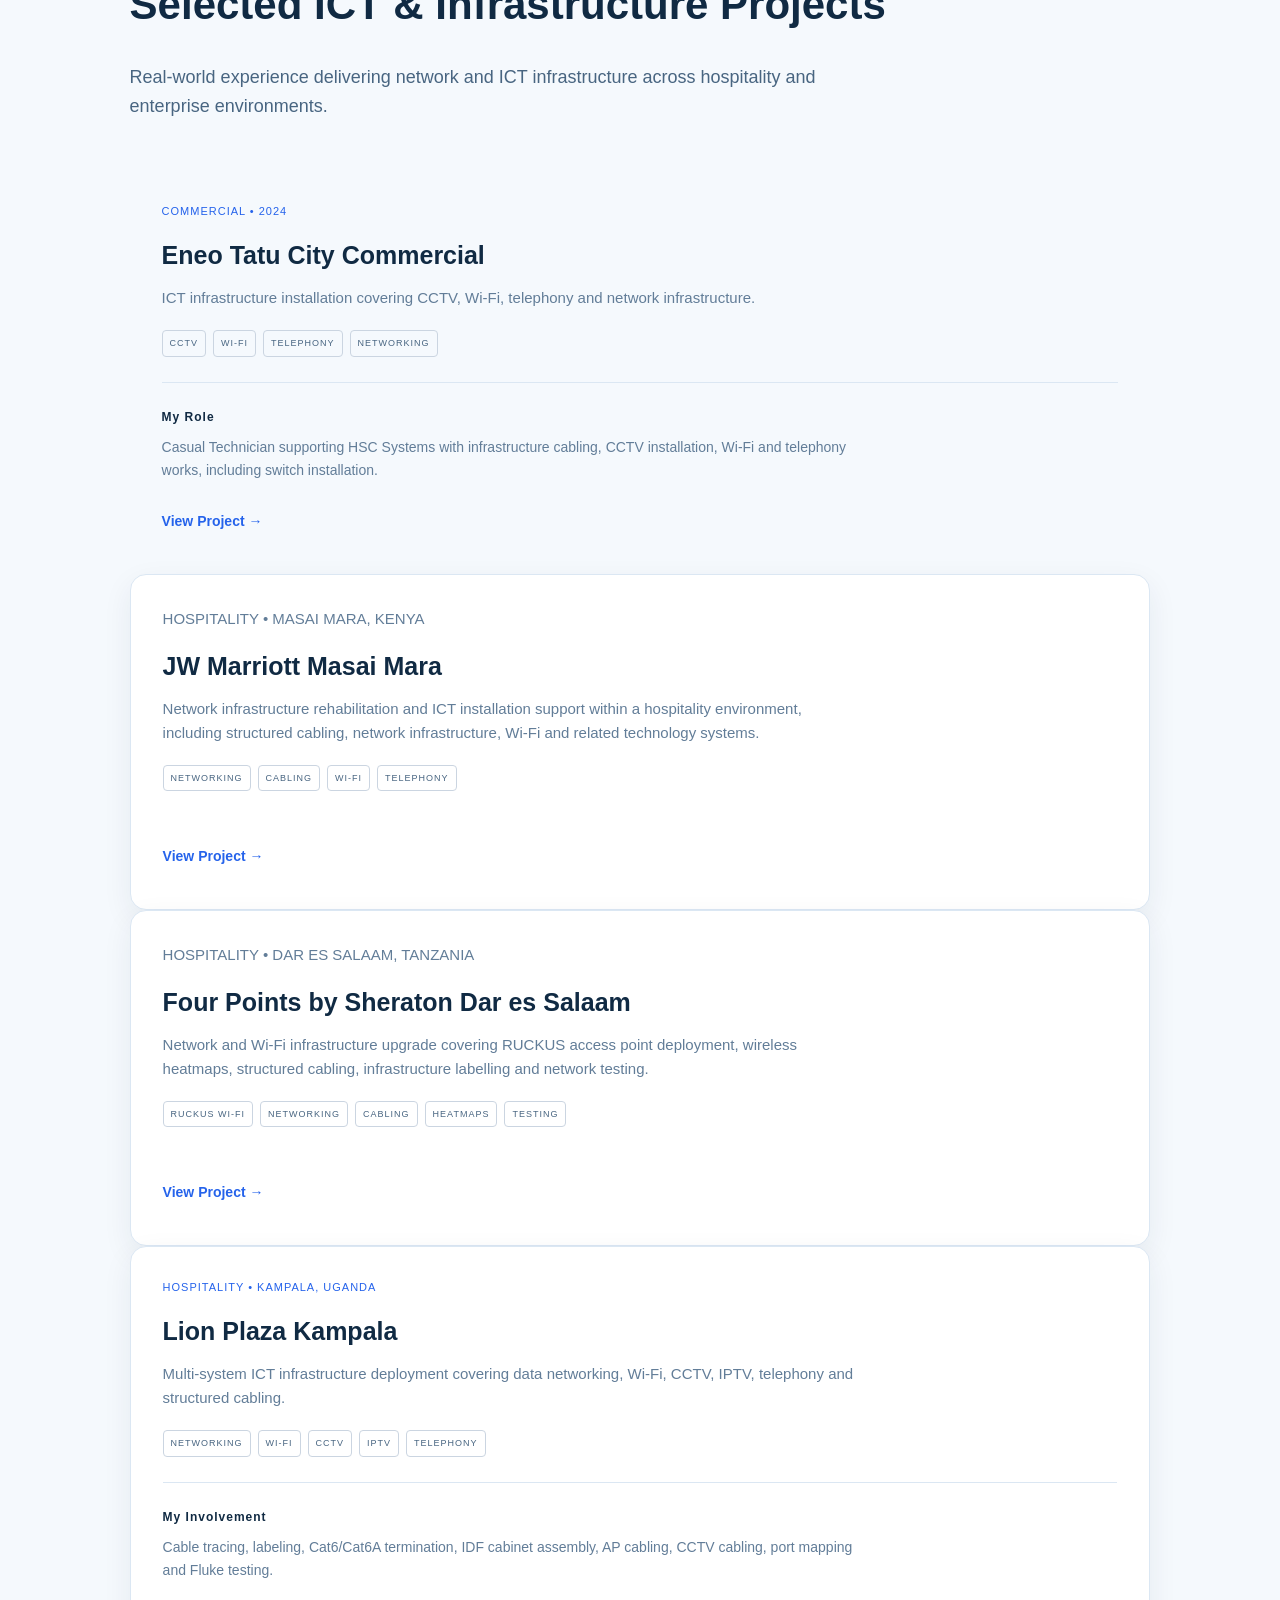
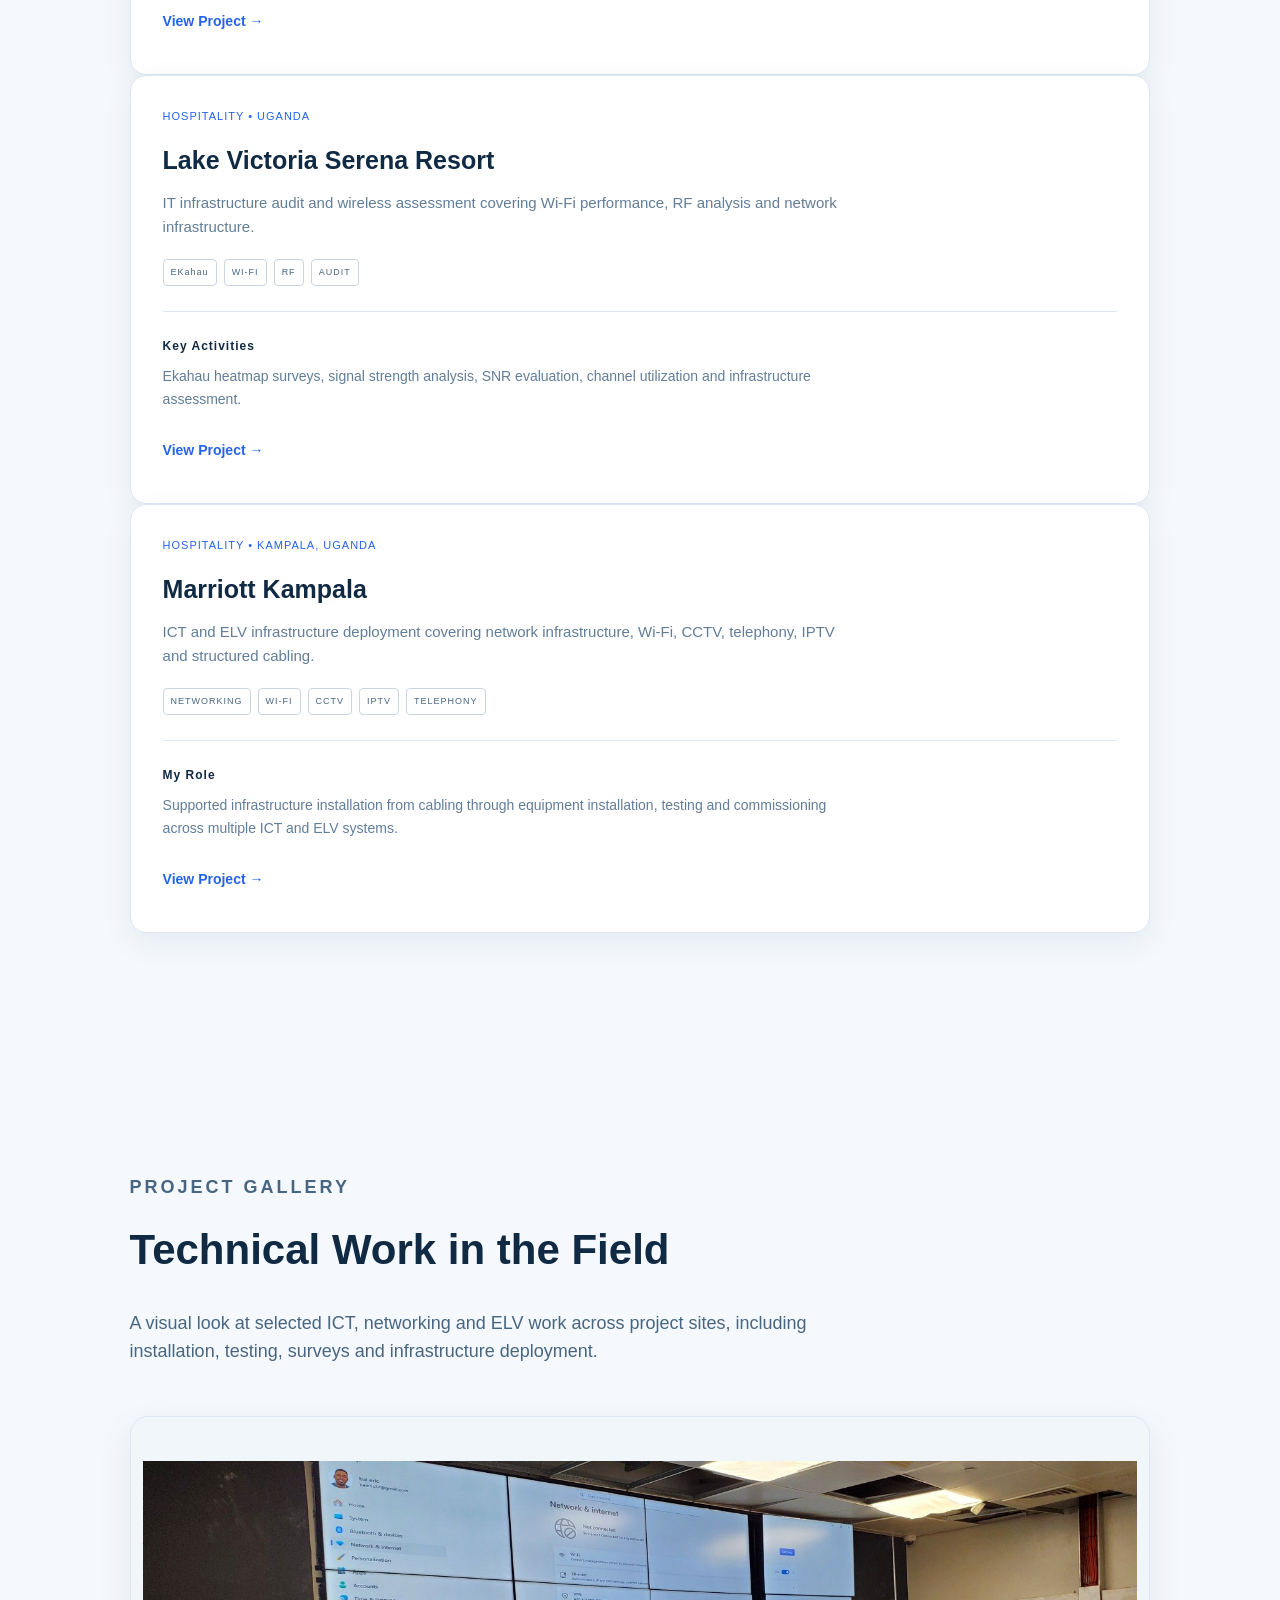
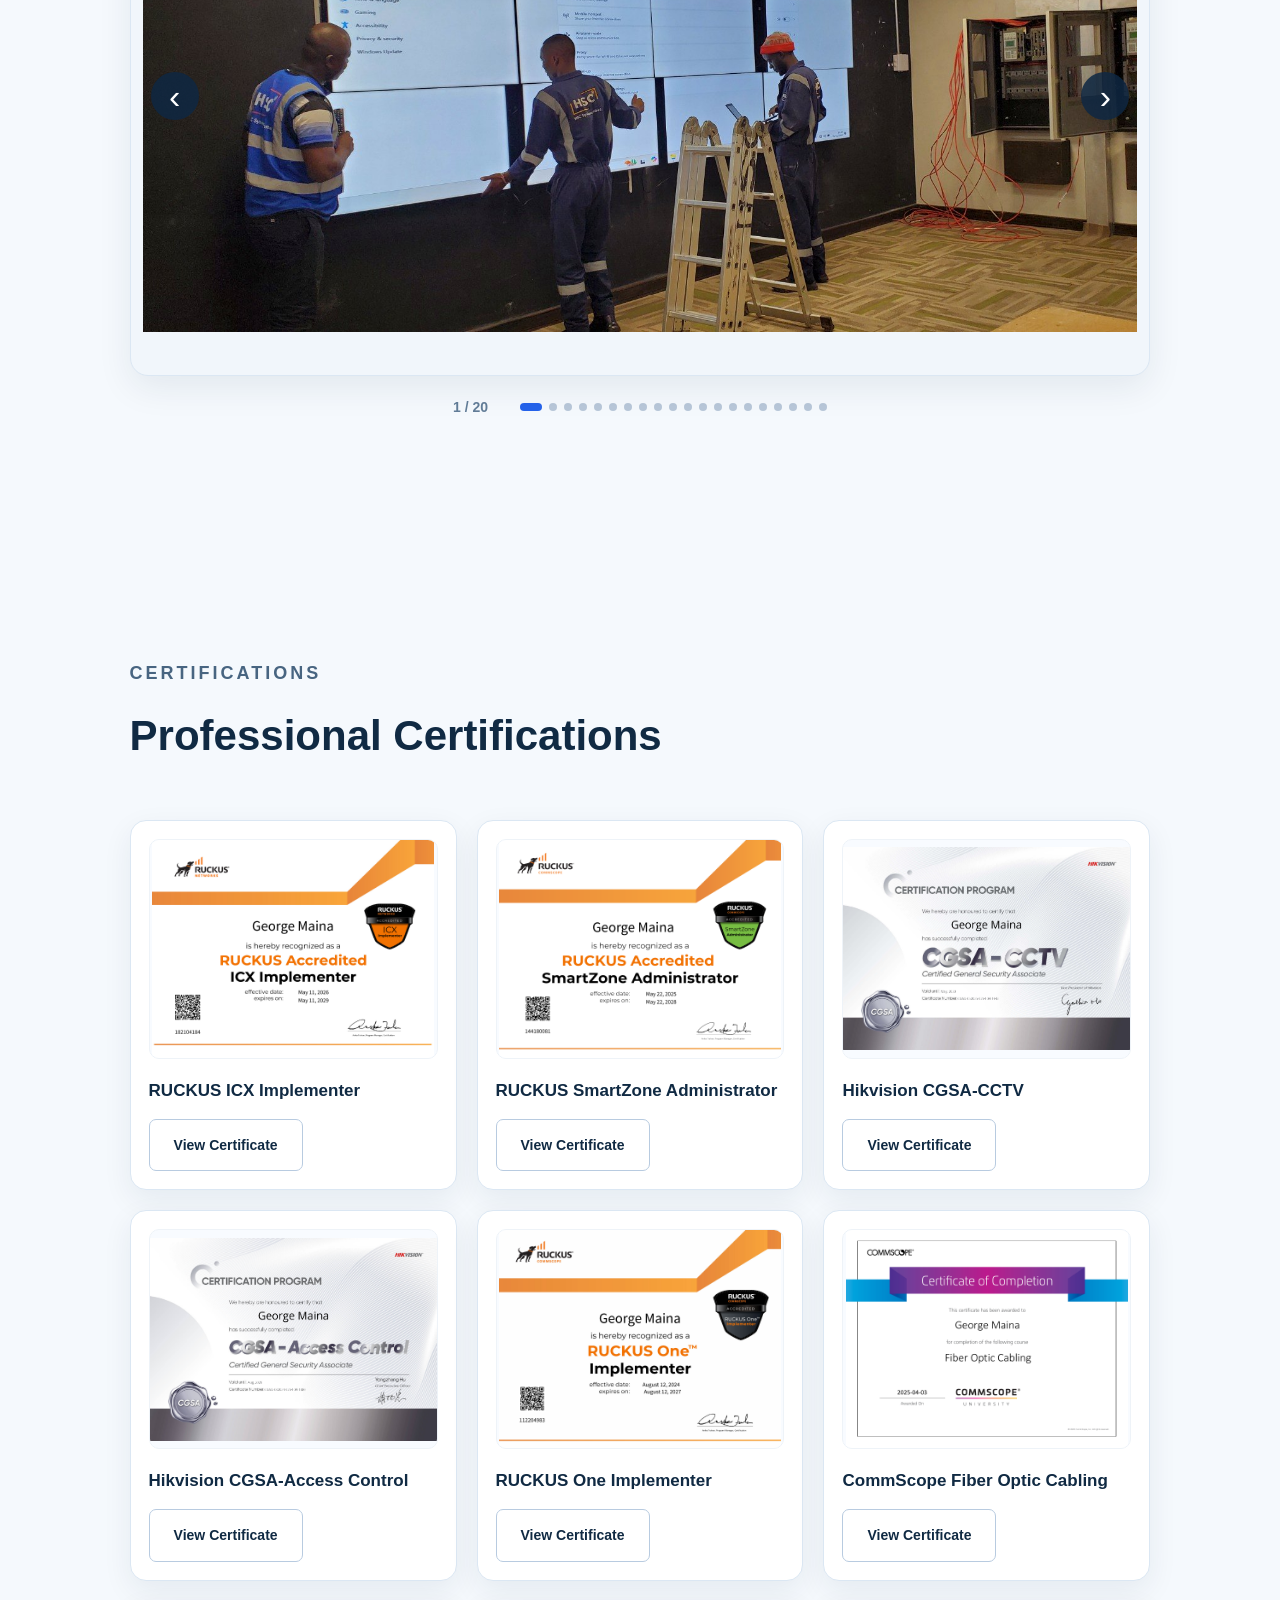
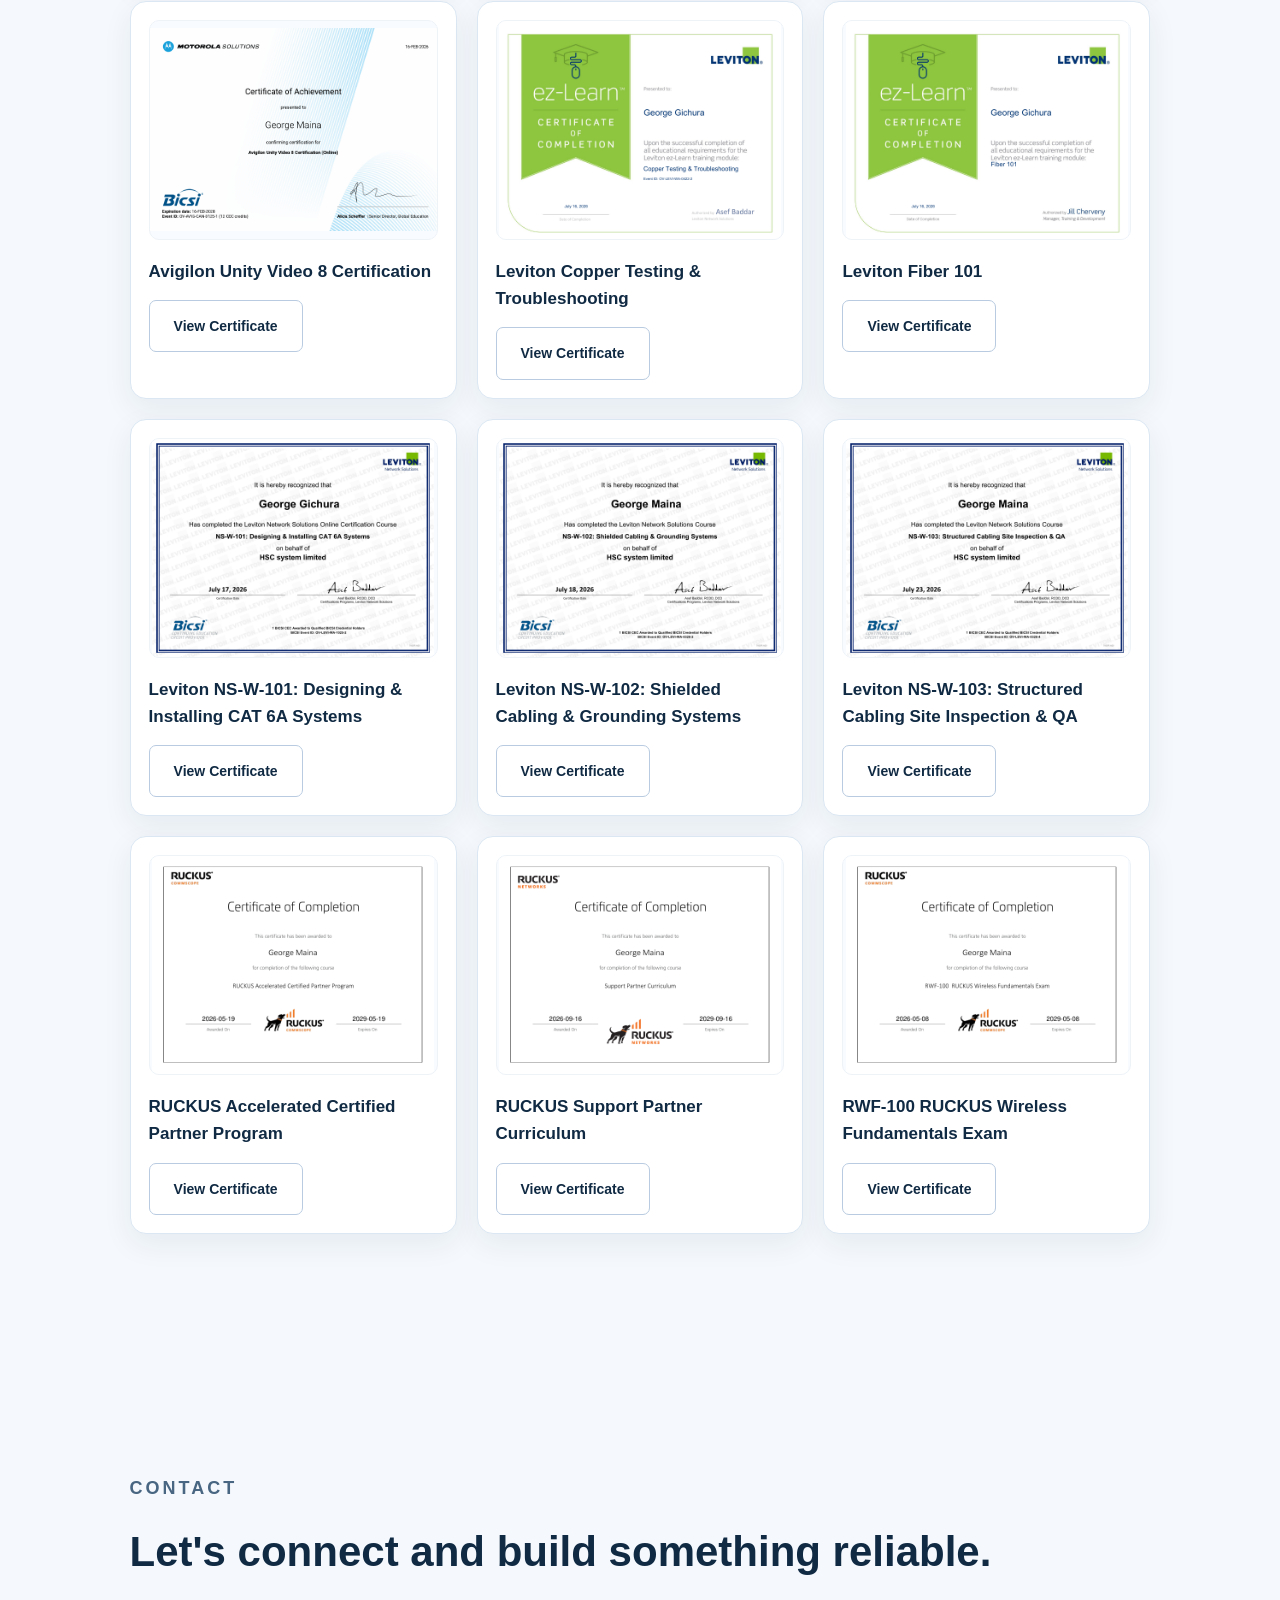
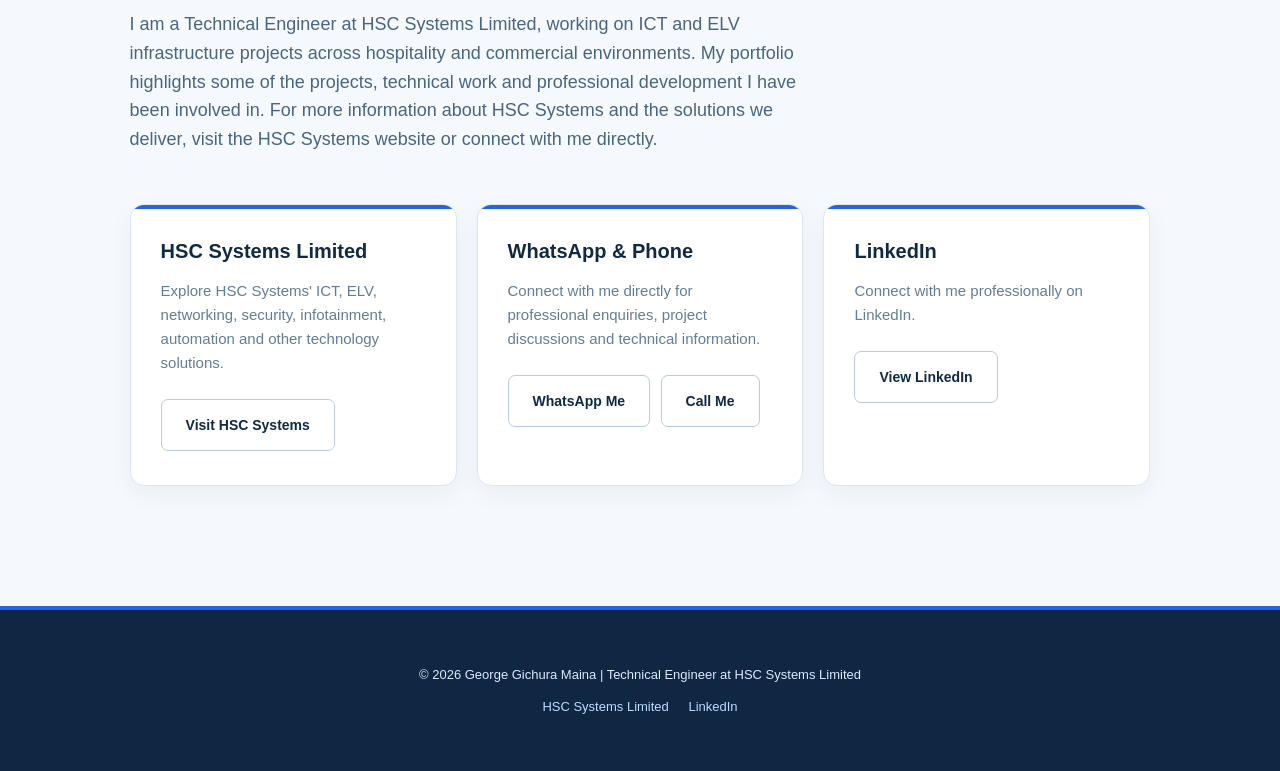
==== commit 68963a9c: "Fix gallery image paths" ====
--- a/index.html
+++ b/index.html
@@ -585,7 +585,7 @@
             <img
                 id="galleryImage"
                 class="gallery-image"
-                src="images/Projects/Eneo%203city/Gallery/01_control_room_team.jpg"
+                src="images/Projects/Eneo%203City/Gallery/01_control_room_team.jpg"
                 alt="ICT infrastructure project work">
 
             <button
@@ -861,7 +861,7 @@
         setTimeout(() => {
 
             galleryImage.src =
-                "images/Projects/Eneo%203city/Gallery/" + imageName;
+                "images/Projects/Eneo%203City/Gallery/" + imageName;
 
             galleryImage.alt =
                 "ICT infrastructure project work - image " +
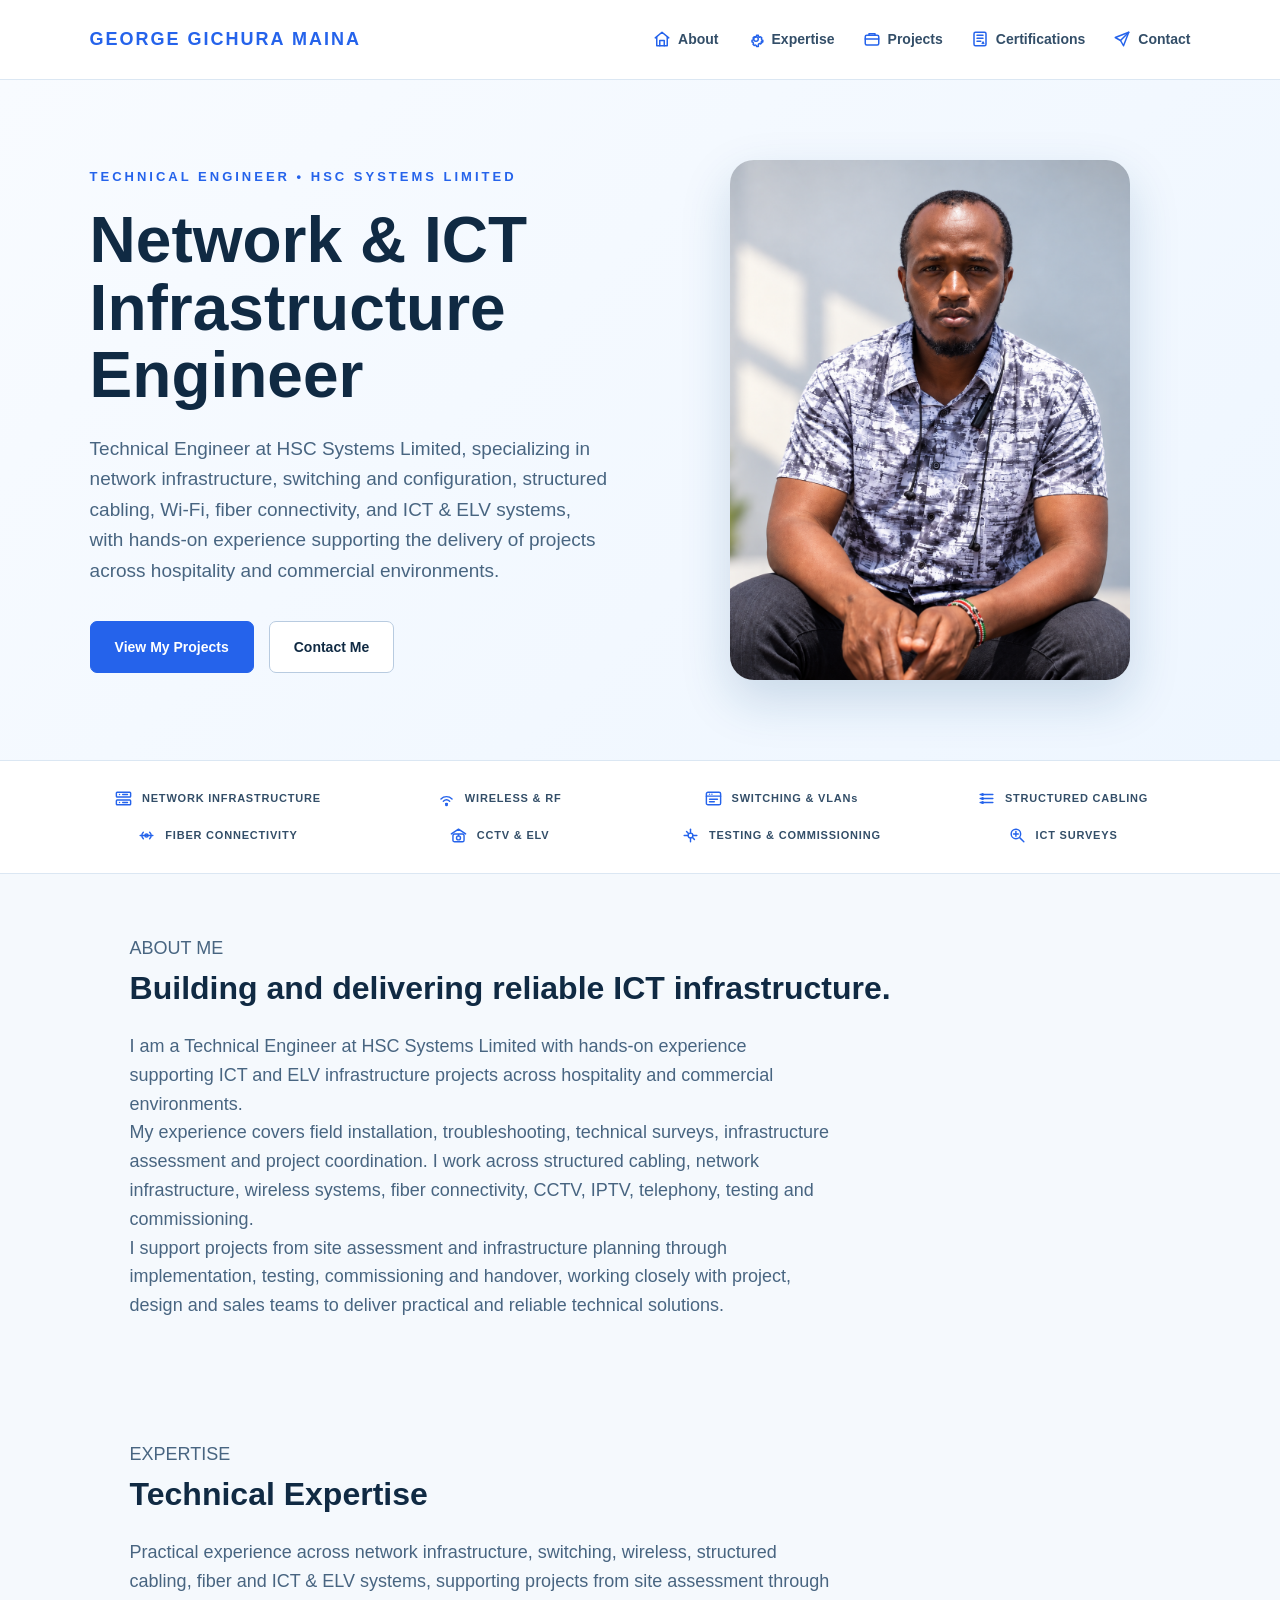
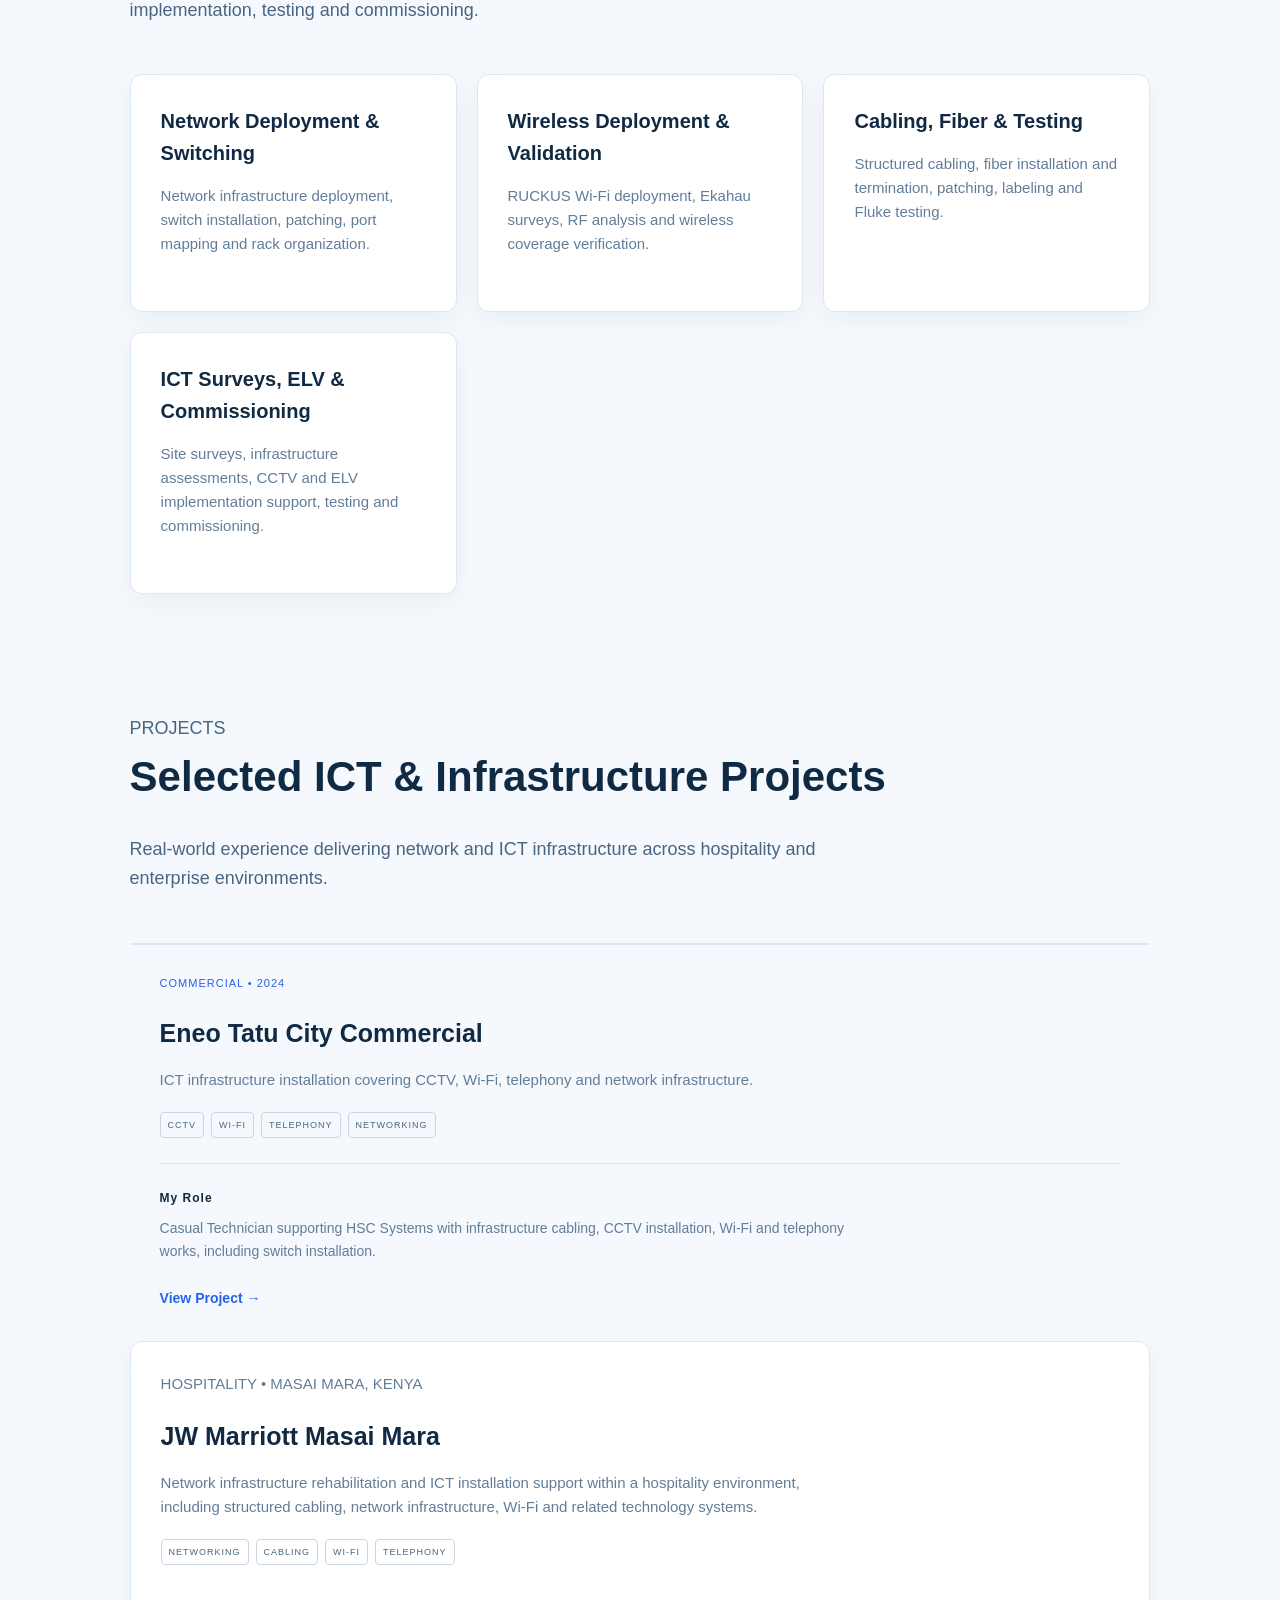
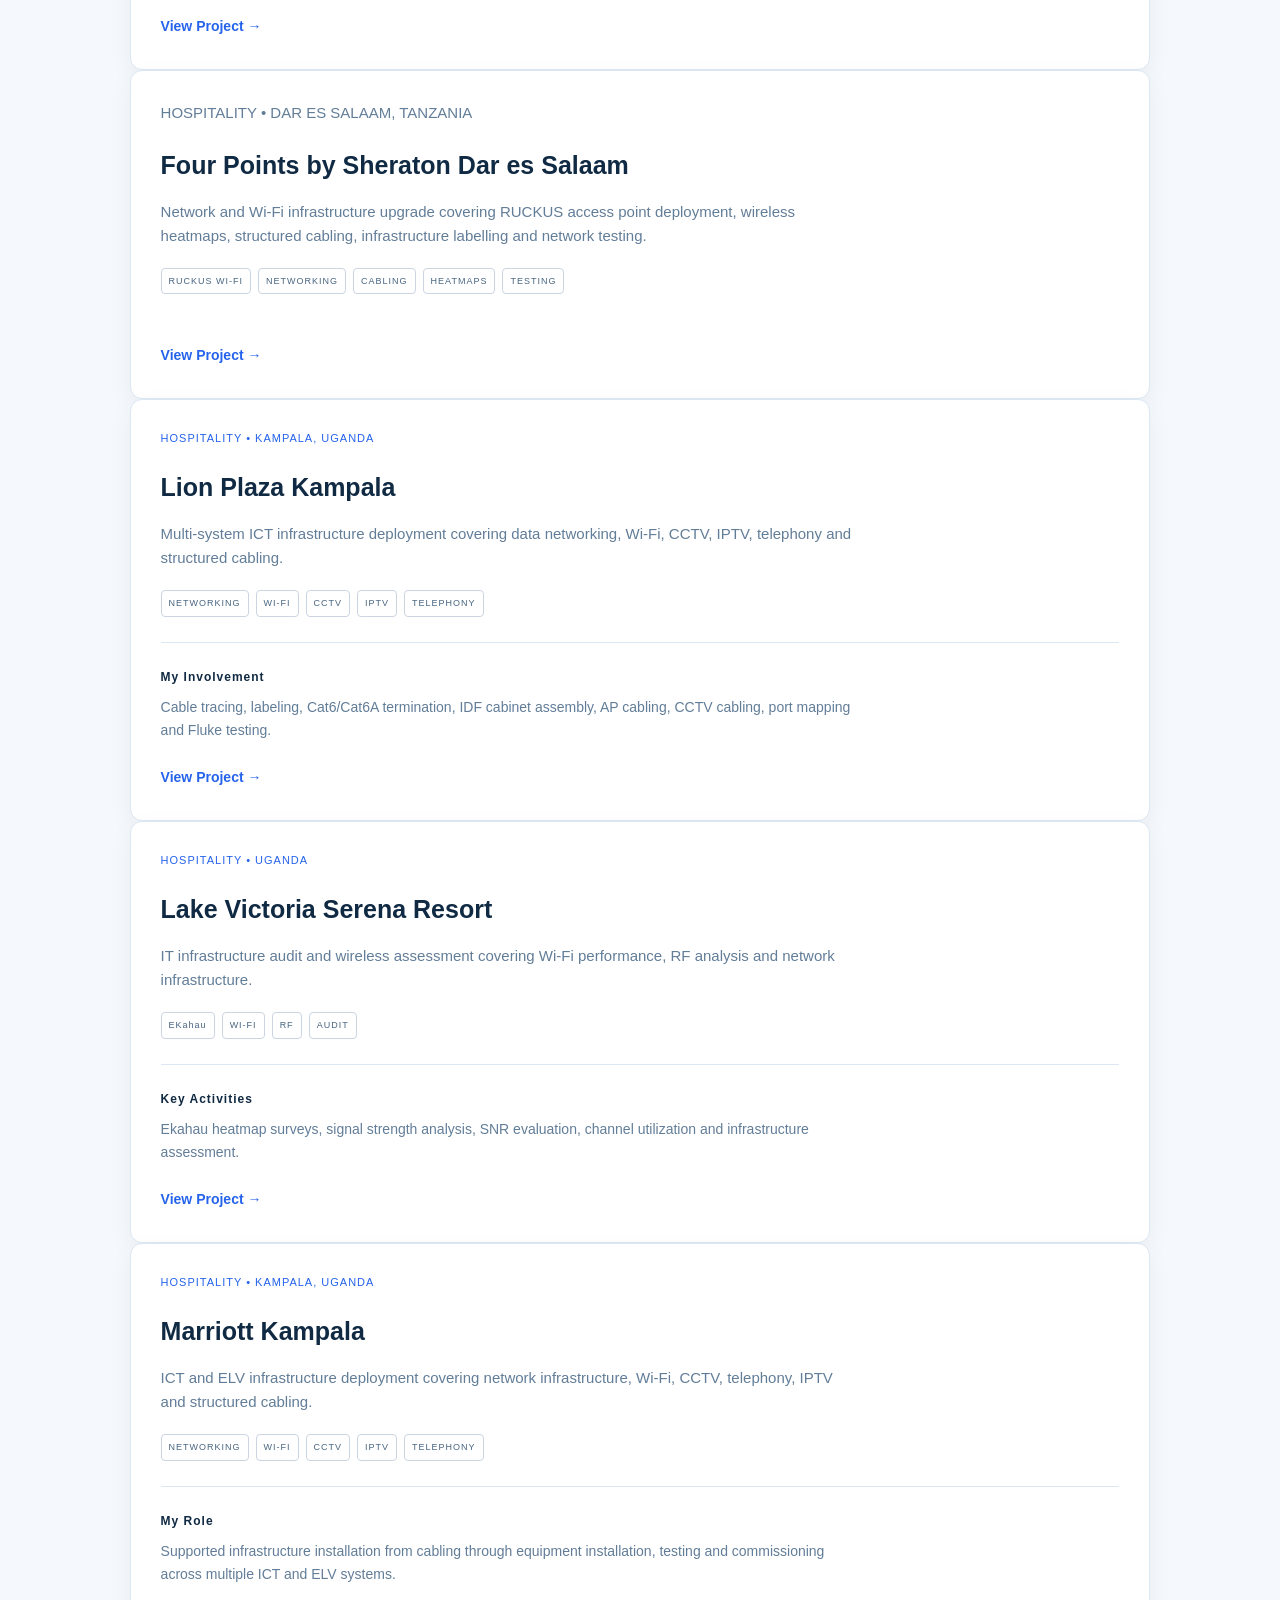
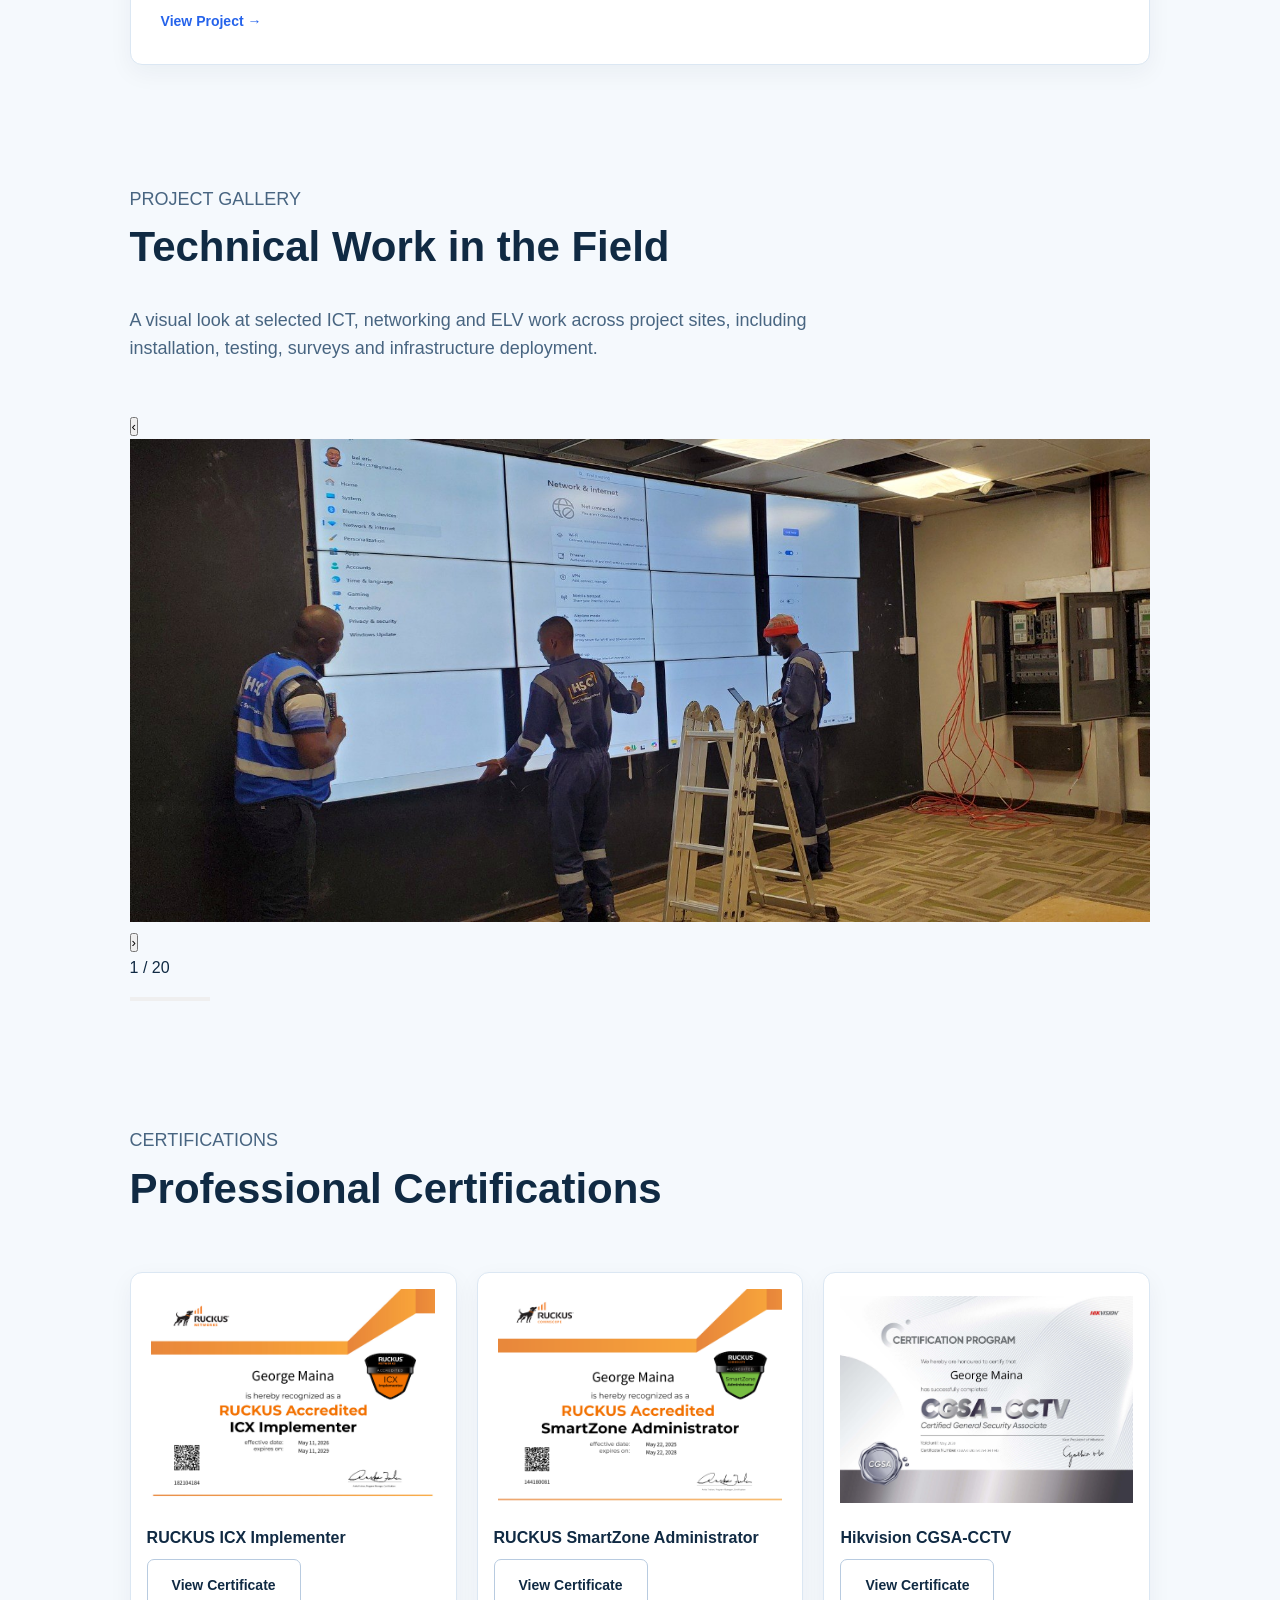
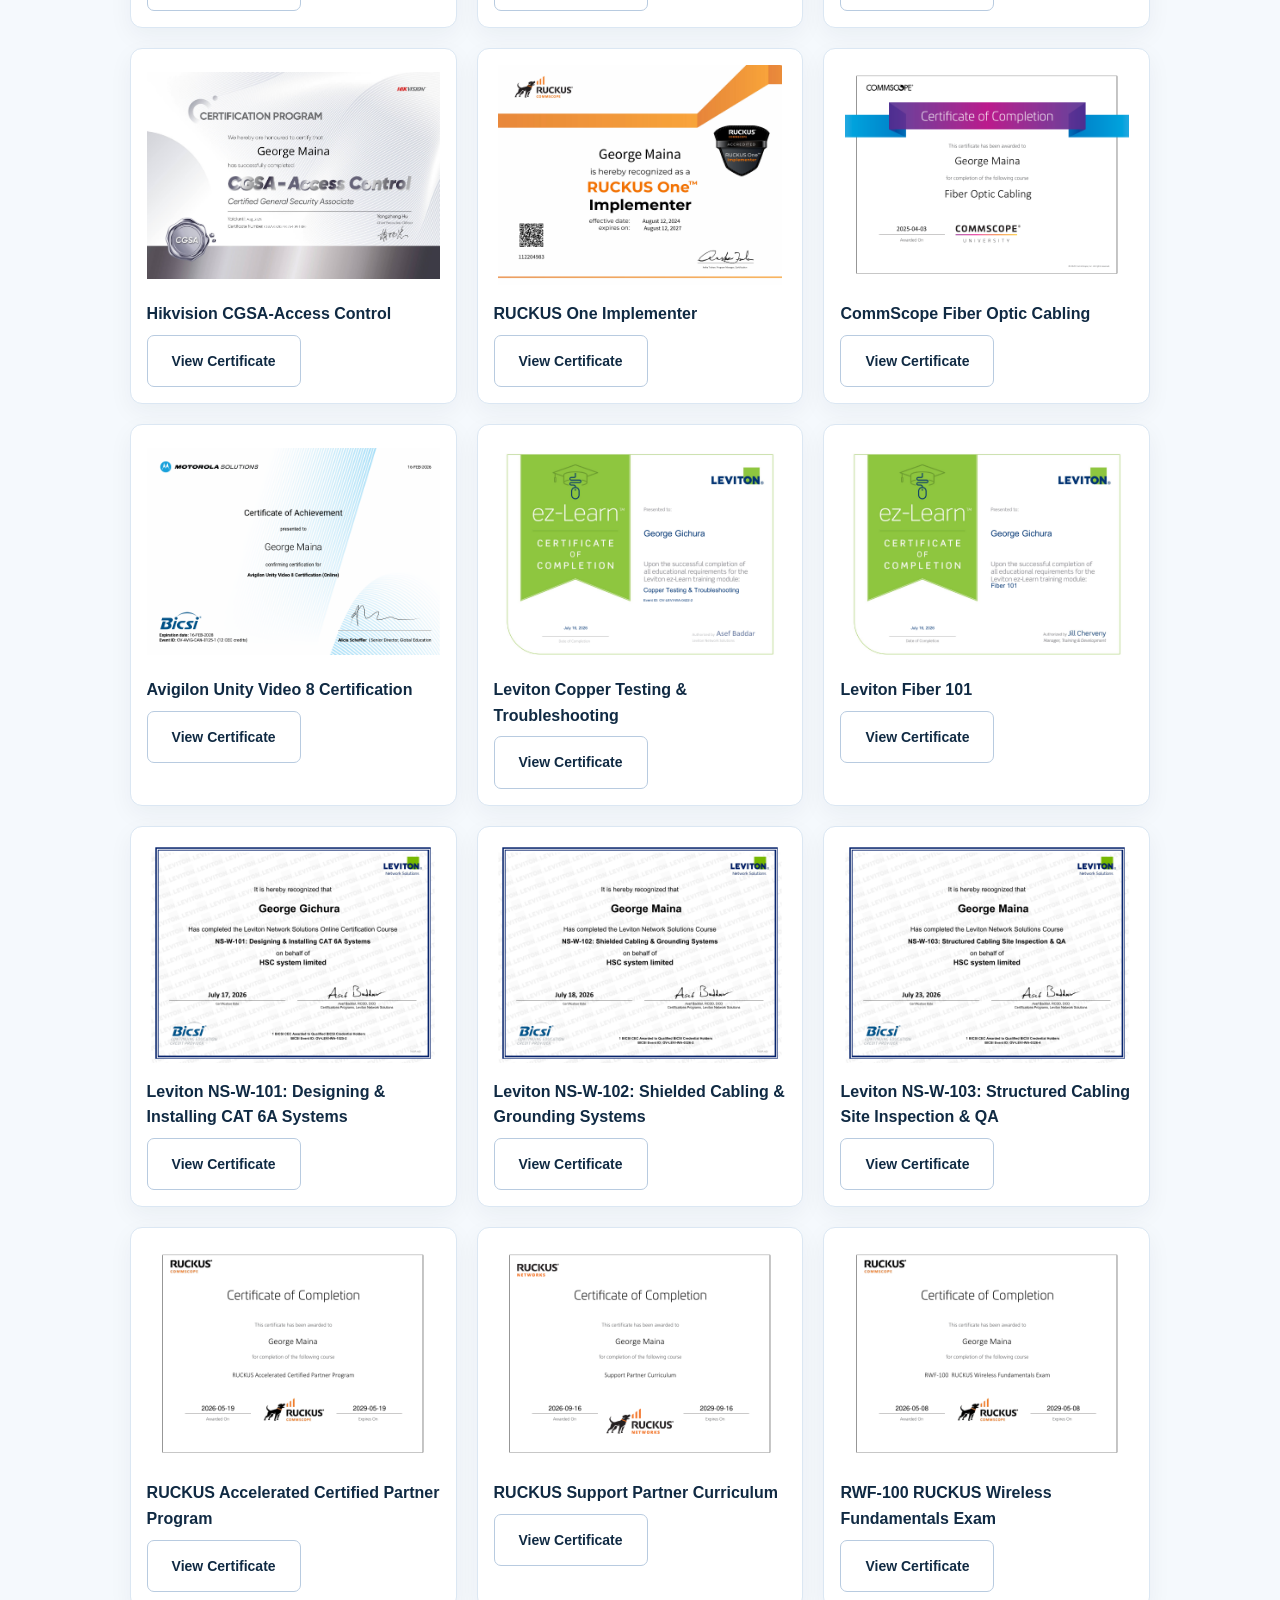
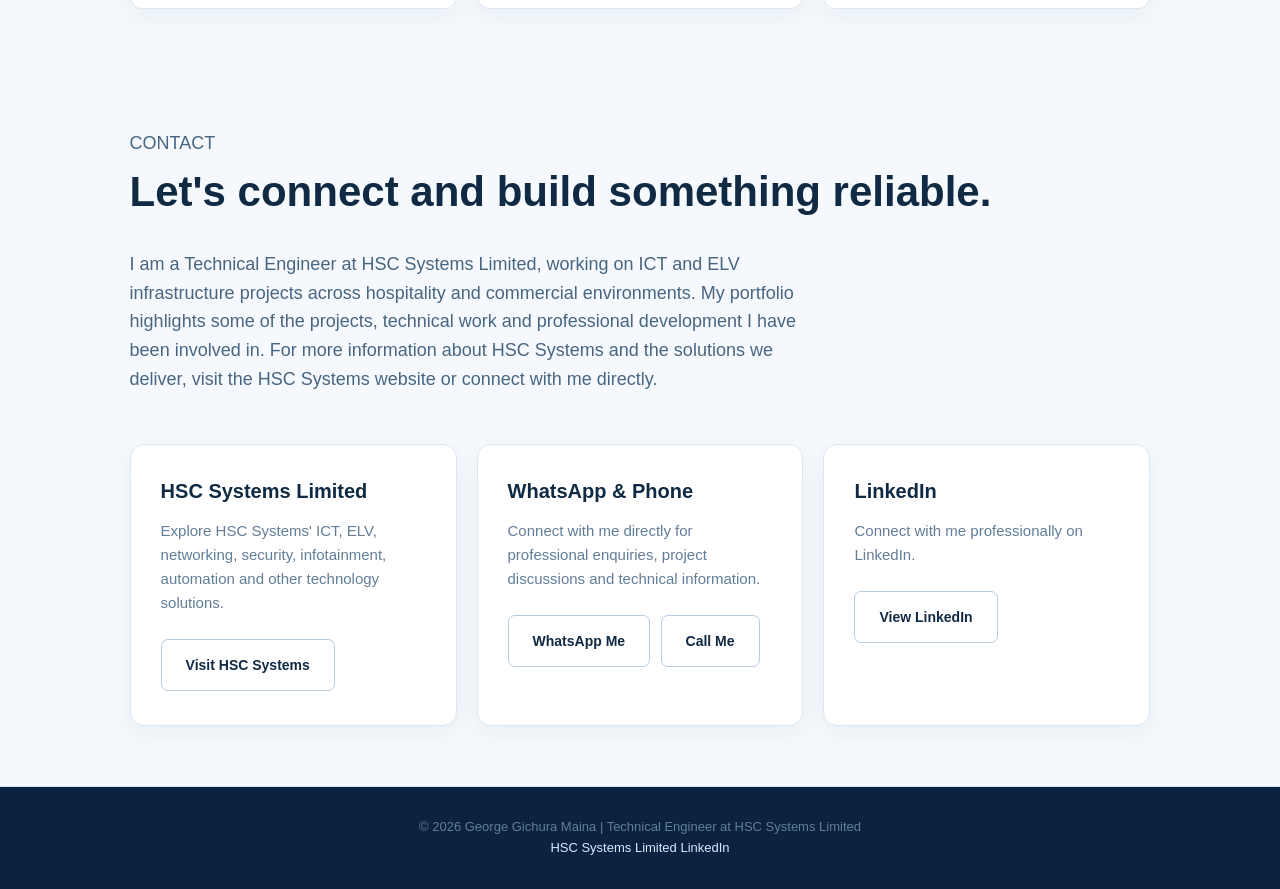
==== commit db3e3f17: "Update portfolio project pages" ====
--- a/index.html
+++ b/index.html
@@ -31,23 +31,57 @@
     <header class="navbar">
 
         <div class="logo">
-            GEORGE GICHURA
-        </div>
+    GEORGE GICHURA MAINA
+</div>
 
         <nav>
 
-            <a href="#about">About</a>
-
-            <a href="#expertise">Expertise</a>
-
-            <a href="#projects">Projects</a>
-
-            <a href="#certifications">Certifications</a>
-
-            <a href="#contact">Contact</a>
-
-        </nav>
-
+    <a href="#about">
+        <svg class="nav-icon" viewBox="0 0 24 24" aria-hidden="true">
+            <path d="M3 10.5 12 3l9 7.5"></path>
+            <path d="M5 9.5V21h14V9.5"></path>
+            <path d="M9 21v-7h6v7"></path>
+        </svg>
+        About
+    </a>
+
+    <a href="#expertise">
+        <svg class="nav-icon" viewBox="0 0 24 24" aria-hidden="true">
+            <circle cx="12" cy="12" r="3"></circle>
+            <path d="M19.4 15a1.7 1.7 0 0 0 .3 1.9l.1.1-1.7 1.7-.1-.1a1.7 1.7 0 0 0-1.9-.3 1.7 1.7 0 0 0-1 1.5V22h-2.4v-.2a1.7 1.7 0 0 0-1-1.5 1.7 1.7 0 0 0-1.9.3l-.1.1L8 19l.1-.1a1.7 1.7 0 0 0 .3-1.9 1.7 1.7 0 0 0-1.5-1H6.7v-2.4h.2a1.7 1.7 0 0 0 1.5-1 1.7 1.7 0 0 0-.3-1.9L8 10.6l1.7-1.7.1.1a1.7 1.7 0 0 0 1.9.3 1.7 1.7 0 0 0 1-1.5V7h2.4v.8a1.7 1.7 0 0 0 1 1.5 1.7 1.7 0 0 0 1.9-.3l.1-.1 1.7 1.7-.1.1a1.7 1.7 0 0 0-.3 1.9 1.7 1.7 0 0 0 1.5 1h.2V16h-.8a1.7 1.7 0 0 0-1.5 1z"></path>
+        </svg>
+        Expertise
+    </a>
+
+    <a href="#projects">
+        <svg class="nav-icon" viewBox="0 0 24 24" aria-hidden="true">
+            <rect x="3" y="7" width="18" height="13" rx="2"></rect>
+            <path d="M8 7V5h8v2"></path>
+            <path d="M3 12h18"></path>
+        </svg>
+        Projects
+    </a>
+
+    <a href="#certifications">
+        <svg class="nav-icon" viewBox="0 0 24 24" aria-hidden="true">
+            <rect x="4" y="3" width="16" height="18" rx="2"></rect>
+            <path d="M8 7h8"></path>
+            <path d="M8 11h8"></path>
+            <path d="M8 15h5"></path>
+            <path d="m15 18 1-2 1 2"></path>
+        </svg>
+        Certifications
+    </a>
+
+    <a href="#contact">
+        <svg class="nav-icon" viewBox="0 0 24 24" aria-hidden="true">
+            <path d="M21 3 10 14"></path>
+            <path d="m21 3-7 18-4-7-7-4 18-7Z"></path>
+        </svg>
+        Contact
+    </a>
+
+</nav>
     </header>
 
 
@@ -71,20 +105,12 @@
                 </h1>
 
                 <p class="hero-description">
-    Technical Engineer at HSC Systems Limited, specializing in network
-    infrastructure, switching and configuration, structured cabling,
-    Wi-Fi, fiber connectivity and ICT &amp; ELV systems, with hands-on
-    experience delivering projects across hospitality and commercial
-    environments.
-</p><div class="hero-skills">
-    <span>Networking</span>
-    <span>Switching</span>
-    <span>Wi-Fi</span>
-    <span>Fiber</span>
-    <span>Structured Cabling</span>
-    <span>ICT &amp; ELV</span>
-</div>
-
+    Technical Engineer at HSC Systems Limited, specializing in
+    network infrastructure, switching and configuration, structured
+    cabling, Wi-Fi, fiber connectivity, and ICT &amp; ELV systems,
+    with hands-on experience supporting the delivery of projects
+    across hospitality and commercial environments.
+</p>
                 <div class="hero-buttons">
 
                     <a href="#projects" class="btn primary">
@@ -119,46 +145,127 @@
 
         <section class="technology-bar">
 
-            <span>RUCKUS</span>
-            <span>ICX SWITCHING</span>
-            <span>EKahau</span>
-            <span>FIBER</span>
-            <span>STRUCTURED CABLING</span>
-            <span>CCTV</span>
-
-        </section>
-
-
+    <div class="technology-item">
+        <svg class="technology-icon" viewBox="0 0 24 24" aria-hidden="true">
+            <rect x="3" y="4" width="18" height="6" rx="1"></rect>
+            <rect x="3" y="14" width="18" height="6" rx="1"></rect>
+            <path d="M7 7h.01"></path>
+            <path d="M7 17h.01"></path>
+            <path d="M11 7h6"></path>
+            <path d="M11 17h6"></path>
+        </svg>
+        <span>NETWORK INFRASTRUCTURE</span>
+    </div>
+
+    <div class="technology-item">
+        <svg class="technology-icon" viewBox="0 0 24 24" aria-hidden="true">
+            <path d="M5 12.5a10 10 0 0 1 14 0"></path>
+            <path d="M8 15.5a6 6 0 0 1 8 0"></path>
+            <path d="M11 18.5a2 2 0 0 1 2 0"></path>
+            <circle cx="12" cy="20" r="1"></circle>
+        </svg>
+        <span>WIRELESS &amp; RF</span>
+    </div>
+
+    <div class="technology-item">
+        <svg class="technology-icon" viewBox="0 0 24 24" aria-hidden="true">
+            <rect x="3" y="4" width="18" height="16" rx="2"></rect>
+            <path d="M3 9h18"></path>
+            <path d="M7 6.5h.01"></path>
+            <path d="M10 6.5h.01"></path>
+            <path d="M7 13h10"></path>
+            <path d="M7 16h6"></path>
+        </svg>
+        <span>SWITCHING &amp; VLANs</span>
+    </div>
+
+    <div class="technology-item">
+        <svg class="technology-icon" viewBox="0 0 24 24" aria-hidden="true">
+            <path d="M4 7h16"></path>
+            <path d="M4 12h16"></path>
+            <path d="M4 17h16"></path>
+            <circle cx="7" cy="7" r="1"></circle>
+            <circle cx="7" cy="12" r="1"></circle>
+            <circle cx="7" cy="17" r="1"></circle>
+        </svg>
+        <span>STRUCTURED CABLING</span>
+    </div>
+
+    <div class="technology-item">
+        <svg class="technology-icon" viewBox="0 0 24 24" aria-hidden="true">
+            <path d="M4 12h16"></path>
+            <path d="M8 8c-2.5 2.5-2.5 5.5 0 8"></path>
+            <path d="M16 8c2.5 2.5 2.5 5.5 0 8"></path>
+            <circle cx="12" cy="12" r="2"></circle>
+        </svg>
+        <span>FIBER CONNECTIVITY</span>
+    </div>
+
+    <div class="technology-item">
+        <svg class="technology-icon" viewBox="0 0 24 24" aria-hidden="true">
+            <path d="M3 10l9-6 9 6"></path>
+            <rect x="5" y="10" width="14" height="10" rx="2"></rect>
+            <circle cx="12" cy="15" r="2.5"></circle>
+            <path d="M12 12.5v-1.5"></path>
+        </svg>
+        <span>CCTV &amp; ELV</span>
+    </div>
+
+    <div class="technology-item">
+        <svg class="technology-icon" viewBox="0 0 24 24" aria-hidden="true">
+            <path d="M4 12h5"></path>
+            <path d="M15 12h5"></path>
+            <path d="M12 4v5"></path>
+            <path d="M12 15v5"></path>
+            <circle cx="12" cy="12" r="3"></circle>
+            <path d="m7 7 2 2"></path>
+            <path d="m15 15 2 2"></path>
+        </svg>
+        <span>TESTING &amp; COMMISSIONING</span>
+    </div>
+
+    <div class="technology-item">
+        <svg class="technology-icon" viewBox="0 0 24 24" aria-hidden="true">
+            <circle cx="10" cy="10" r="6"></circle>
+            <path d="m15 15 5 5"></path>
+            <path d="M7 10h6"></path>
+            <path d="M10 7v6"></path>
+        </svg>
+        <span>ICT SURVEYS</span>
+    </div>
+
+</section>
         <!-- =========================
              ABOUT
              ========================= -->
-
         <section id="about" class="section">
 
             <p class="section-label">
-                ABOUT ME
-            </p>
-
-            <<h2>
+    ABOUT ME
+</p>
+
+            <h2>
     Building and delivering reliable ICT infrastructure.
 </h2>
 
-            <p>
-    I am a Technical Engineer at HSC Systems Limited, with hands-on
-    experience delivering network and ICT &amp; ELV infrastructure
-    across hospitality and commercial environments. My work spans
-    network infrastructure, switching and configuration, structured
-    cabling, Wi-Fi, fiber connectivity, CCTV, IPTV, telephony,
-    testing and commissioning.
+<p>
+    I am a Technical Engineer at HSC Systems Limited with hands-on
+    experience supporting ICT and ELV infrastructure projects across
+    hospitality and commercial environments.
 </p>
 
 <p>
-    I combine field installation and troubleshooting with technical
-    surveys, infrastructure assessment and project coordination. I
-    support projects from site assessment and infrastructure planning
-    through implementation, testing, commissioning and handover,
-    working closely with project, design and sales teams to deliver
-    practical technical solutions.
+    My experience covers field installation, troubleshooting, technical
+    surveys, infrastructure assessment and project coordination. I work
+    across structured cabling, network infrastructure, wireless systems,
+    fiber connectivity, CCTV, IPTV, telephony, testing and commissioning.
+</p>
+
+<p>
+    I support projects from site assessment and infrastructure planning
+    through implementation, testing, commissioning and handover, working
+    closely with project, design and sales teams to deliver practical
+    and reliable technical solutions.
 </p>
 
         </section>
@@ -166,79 +273,58 @@
              EXPERTISE
              ========================= -->
 
-        <section id="expertise" class="section">
-
-            <p class="section-label">
-                EXPERTISE
+       <section id="expertise" class="section">
+
+    <p class="section-label">
+        EXPERTISE
+    </p>
+
+    <h2>Technical Expertise</h2>
+
+    <p class="section-intro">
+        Practical experience across network infrastructure, switching,
+        wireless, structured cabling, fiber and ICT &amp; ELV systems,
+        supporting projects from site assessment through implementation,
+        testing and commissioning.
+    </p>
+
+    <div class="expertise-grid">
+
+        <div class="expertise-card">
+            <h3>Network Deployment &amp; Switching</h3>
+            <p>
+                Network infrastructure deployment, switch installation,
+                patching, port mapping and rack organization.
             </p>
-
-            <h2>
-    Technical Expertise
-</h2><p class="section-intro">
-    Practical experience across network infrastructure, switching,
-    wireless, structured cabling, fiber and ICT &amp; ELV systems,
-    supporting projects from site assessment through implementation,
-    testing and commissioning.
-</p><div class="expertise-grid">
-
-    <div class="expertise-card">
-        <h3>Network Infrastructure</h3>
-        <p>
-            Network infrastructure deployment, switch installation,
-            patching, port mapping, rack organization and network
-            readiness for operational environments.
-        </p>
-    </div><div class="expertise-card">
-    <h3>Wi-Fi & Wireless Networks</h3>
-    <p>
-        RUCKUS Wi-Fi deployment, access point installation,
-        wireless surveys, heatmaps, signal analysis and
-        coverage verification.
-    </p>
-</div><div class="expertise-card">
-    <h3>Structured Cabling</h3>
-    <p>
-        CAT6 and CAT6A structured cabling, cable routing,
-        termination, labelling, patching, Fluke testing and
-        installation quality control.
-    </p>
-</div><div class="expertise-card">
-    <h3>Fiber Connectivity</h3>
-    <p>
-        Fiber infrastructure installation, termination, link preparation
-        and connectivity between network distribution points and IDFs.
-    </p>
-</div><div class="expertise-card">
-    <h3>CCTV & ELV Systems</h3>
-    <p>
-        CCTV infrastructure, camera cabling, system installation support
-        and ELV technology deployment within hospitality environments.
-    </p>
-</div><div class="expertise-card">
-    <h3>ICT Surveys & Assessment</h3>
-    <p>
-        Site surveys, Wi-Fi heatmaps, infrastructure assessments and
-        technical recommendations that support project design,
-        planning and BOQ development.
-    </p>
-</div><div class="expertise-card">
-    <h3>Testing & Commissioning</h3>
-    <p>
-        Cable testing, fault identification, rectification, system
-        verification and commissioning support to ensure infrastructure
-        is ready for operational use.
-    </p>
-</div><div class="expertise-card">
-    <h3>Switching, VLANs & Network Platforms</h3>
-    <p>
-        Switch configuration and network segmentation using VLANs,
-        with hands-on exposure to RUCKUS ICX, Cisco and Aruba
-        switching platforms, plus RUCKUS SmartZone and RUCKUS AI
-        for wireless network management and visibility.
-    </p>
-</div>
-
-</div>
+        </div>
+
+        <div class="expertise-card">
+            <h3>Wireless Deployment &amp; Validation</h3>
+            <p>
+                RUCKUS Wi-Fi deployment, Ekahau surveys, RF analysis
+                and wireless coverage verification.
+            </p>
+        </div>
+
+        <div class="expertise-card">
+            <h3>Cabling, Fiber &amp; Testing</h3>
+            <p>
+                Structured cabling, fiber installation and termination,
+                patching, labeling and Fluke testing.
+            </p>
+        </div>
+
+        <div class="expertise-card">
+            <h3>ICT Surveys, ELV &amp; Commissioning</h3>
+            <p>
+                Site surveys, infrastructure assessments, CCTV and ELV
+                implementation support, testing and commissioning.
+            </p>
+        </div>
+
+    </div>
+
+</section>
 
         </section>
 
@@ -250,18 +336,18 @@
         <section id="projects" class="section">
 
     <p class="section-label">
-        PROJECTS
-    </p>
+    PROJECTS
+</p>
 
     <h2>
-        Selected ICT &amp; Infrastructure Projects
-    </h2>
+    Selected ICT &amp; Infrastructure Projects
+</h2>
 
     <p class="section-intro">
         Real-world experience delivering network and ICT
         infrastructure across hospitality and enterprise environments.
     </p>
-
+<div class="project-card"></div>
     <div class="project-content">
 
         <p class="project-type">
@@ -560,8 +646,9 @@
 
 <section id="gallery" class="section">
 
-    <p class="section-label">PROJECT GALLERY</p>
-
+    <p class="section-label">
+    PROJECT GALLERY
+</p>
     <h2>Technical Work in the Field</h2>
 
     <p class="section-intro">
@@ -621,8 +708,8 @@
         <section id="certifications" class="section">
 
             <p class="section-label">
-                CERTIFICATIONS
-            </p>
+    CERTIFICATIONS
+</p>
 
             <h2>
                 Professional Certifications
@@ -731,8 +818,8 @@
 <section id="contact" class="section">
 
     <p class="section-label">
-        CONTACT
-    </p>
+    CONTACT
+</p>
 
     <h2>
         Let's connect and build something reliable.
--- a/style.css
+++ b/style.css
@@ -9,13 +9,63 @@
 
 /* ========================= NAVIGATION ========================= */
 .navbar{height:80px;display:flex;align-items:center;justify-content:space-between;padding:0 7%;border-bottom:1px solid #dbe7f3;background:#fff;position:relative;z-index:10}
-.logo{font-size:18px;font-weight:bold;letter-spacing:2px;color:#102a43}
-nav{display:flex;gap:30px}
-nav a{color:#102a43;font-size:14px;transition:.3s}
-nav a:hover{color:#2563eb}
+.logo {
+    font-size: 18px;
+    font-weight: 800;
+    letter-spacing: 2px;
+    color: #2563eb;
+}
+nav {
+    display: flex;
+    align-items: center;
+    gap: 28px;
+}
+
+nav a {
+    display: inline-flex;
+    align-items: center;
+    gap: 7px;
+    color: #334e68;
+    font-size: 14px;
+    font-weight: 700;
+    text-decoration: none;
+    transition: 0.25s ease;
+}
+
+.nav-icon {
+    width: 18px;
+    height: 18px;
+    fill: none;
+    stroke: #2563eb;
+    stroke-width: 2;
+    stroke-linecap: round;
+    stroke-linejoin: round;
+    flex-shrink: 0;
+    transition: 0.25s ease;
+}
+
+nav a:hover {
+    color: #2563eb;
+}
+
+nav a:hover .nav-icon {
+    transform: translateY(-1px);
+}
 
 /* ========================= HERO ========================= */
-.hero{min-height:650px;display:grid;grid-template-columns:1fr 1fr;align-items:center;gap:60px;padding:80px 7%;background:linear-gradient(135deg,#fff 0%,#eef6fc 100%)}
+.hero {
+    min-height: 650px;
+    display: grid;
+    grid-template-columns: 1fr 1fr;
+    align-items: center;
+    gap: 60px;
+    padding: 80px 7%;
+    background: linear-gradient(
+        135deg,
+        #f8fbff 0%,
+        #eef6ff 100%
+    );
+}
 .hero-content{max-width:650px;min-width:0}
 .eyebrow{color:#2563eb;font-size:13px;font-weight:bold;letter-spacing:3px;margin-bottom:20px}
 .hero h1{color:#102a43;font-size:64px;line-height:1.05;margin-bottom:25px}
@@ -37,12 +87,68 @@
 .network-card p{color:#627d98;font-size:14px;padding:0 30px}
 
 /* ========================= TECHNOLOGY BAR ========================= */
-.technology-bar{display:flex;justify-content:center;flex-wrap:wrap;gap:45px;padding:25px 7%;border-top:1px solid #dbe7f3;border-bottom:1px solid #dbe7f3;background:#fff;color:#627d98;font-size:12px;font-weight:bold;letter-spacing:1px}
-
+.technology-bar {
+    display: grid;
+    grid-template-columns: repeat(4, 1fr);
+    align-items: center;
+    gap: 20px;
+    gap: 18px 26px;
+    padding: 28px 7%;
+    border-top: 1px solid #dbe7f3;
+    border-bottom: 1px solid #dbe7f3;
+    background: #ffffff;
+}
+
+.technology-item {
+    display: flex;
+    align-items: center;
+    justify-content: center;
+    align-items: center;
+    gap: 9px;
+    color: #334e68;
+    font-size: 11px;
+    font-weight: 700;
+    letter-spacing: 0.8px;
+    white-space: nowrap;
+    transition: 0.25s ease;
+}
+
+.technology-icon {
+    width: 19px;
+    height: 19px;
+    fill: none;
+    stroke: #2563eb;
+    stroke-width: 1.8;
+    stroke-linecap: round;
+    stroke-linejoin: round;
+    flex-shrink: 0;
+    transition: 0.25s ease;
+}
+
+.technology-item:hover {
+    color: #2563eb;
+    transform: translateY(-2px);
+}
+
+.technology-item:hover .technology-icon {
+    transform: scale(1.08);
+}
 /* ========================= SECTIONS ========================= */
-.section{padding:120px 7%;max-width:1200px;margin:auto}
-.section-label{color:#2563eb;font-size:12px;letter-spacing:3px;font-weight:bold;margin-bottom:15px}
-.section h2{color:#102a43;font-size:42px;margin-bottom:25px}
+.section {
+    padding: 60px 7%;
+    max-width: 1200px;
+    margin: auto;
+}
+.section h2 {
+    color: #102a43;
+    font-size: 32px;
+    margin-bottom: 18px;
+}.section h2{color:#102a43;font-size:42px;margin-bottom:25px}
+#about h2,
+#expertise h2 {
+    font-size: 32px;
+    margin-bottom: 18px;
+}
 .section p{color:#486581;max-width:700px;font-size:18px}
 .section-intro{margin-bottom:50px}
 
@@ -199,33 +305,73 @@
     font-size: 11px;
     font-weight: 600;
     letter-spacing: 0.5px;
-}/* =========================
-   EXPERTISE CARD ACCENT
-========================= */
+/* =========================
+   EXPERTISE CARDS
+   ========================= */
+
+.expertise-grid {
+    display: grid;
+    grid-template-columns: repeat(2, 1fr);
+    gap: 18px;
+    margin-top: 40px;
+}
 
 .expertise-card {
-    position: relative;
-    overflow: hidden;
-}
-
-.expertise-card::before {
-    content: "";
-    position: absolute;
-    top: 0;
-    left: 0;
-    width: 4px;
-    height: 100%;
-    background: #2563eb;
-    opacity: 0;
-    transition: 0.3s;
-}
-
-.expertise-card:hover::before {
-    opacity: 1;
+    display: flex;
+    align-items: flex-start;
+    gap: 16px;
+    padding: 22px;
+    background: #f8fbff;
+    border: 1px solid #dbe7f3;
+    border-radius: 12px;
+    transition: 0.25s ease;
+}
+
+.expertise-card:hover {
+    background: #ffffff;
+    border-color: #93c5fd;
+    transform: translateY(-3px);
+    box-shadow: 0 10px 25px rgba(37, 99, 235, 0.08);
+}
+
+.expertise-icon {
+    width: 38px;
+    height: 38px;
+    min-width: 38px;
+    display: flex;
+    align-items: center;
+    justify-content: center;
+    background: #eaf3ff;
+    border-radius: 9px;
+}
+
+.expertise-icon svg {
+    width: 20px;
+    height: 20px;
+    fill: none !important;
+    stroke: #2563eb !important;
+    stroke-width: 1.8;
+    stroke-linecap: round;
+    stroke-linejoin: round;
+}
+
+.expertise-card h3 {
+    margin: 0 0 7px;
+    color: #102a43;
+    font-size: 17px;
+    line-height: 1.3;
+    transition: 0.25s ease;
 }
 
 .expertise-card:hover h3 {
     color: #2563eb;
+}
+
+.expertise-card p {
+    margin: 0;
+    color: #627d98;
+    font-size: 14px;
+    line-height: 1.65;
 }/* =========================
    PROJECT CARD REFINEMENT
 ========================= */
@@ -508,4 +654,59 @@
     .gallery-dots {
         max-width: 220px;
     }
+}/* =========================
+   ABOUT SECTION
+   ========================= */
+
+#about {
+    padding-top: 50px;
+    padding-bottom: 10px;
+    background: #eef6ff;
+    border-top: 1px solid #d5e5f5;
+    border-bottom: 1px solid #d5e5f5;
+}
+
+#expertise {
+    padding-top: 20px;
+}/* =========================
+   EXPERTISE GRID
+   ========================= */
+
+#expertise .expertise-grid {
+    display: grid;
+    grid-template-columns: repeat(2, minmax(0, 1fr));
+    gap: 18px;
+    margin-top: 40px;
+}
+
+#expertise .expertise-card {
+    padding: 24px;
+    min-height: 150px;
+    background: #f8fbff;
+    border: 1px solid #dbe7f3;
+    border-radius: 12px;
+    transition: 0.25s ease;
+}
+
+#expertise .expertise-card:hover {
+    background: #ffffff;
+    border-color: #93c5fd;
+    transform: translateY(-3px);
+    box-shadow: 0 10px 25px rgba(37, 99, 235, 0.08);
+}
+
+#expertise .expertise-card h3 {
+    margin: 0 0 10px;
+    color: #102a43;
+    font-size: 18px;
+    line-height: 1.35;
+}
+
+#expertise .expertise-card p {
+    margin: 0;
+    color: #627d98;
+    font-size: 14px;
+    line-height: 1.65;
+}#expertise .expertise-grid {
+    grid-template-columns: repeat(2, minmax(0, 1fr)) !important;
 }
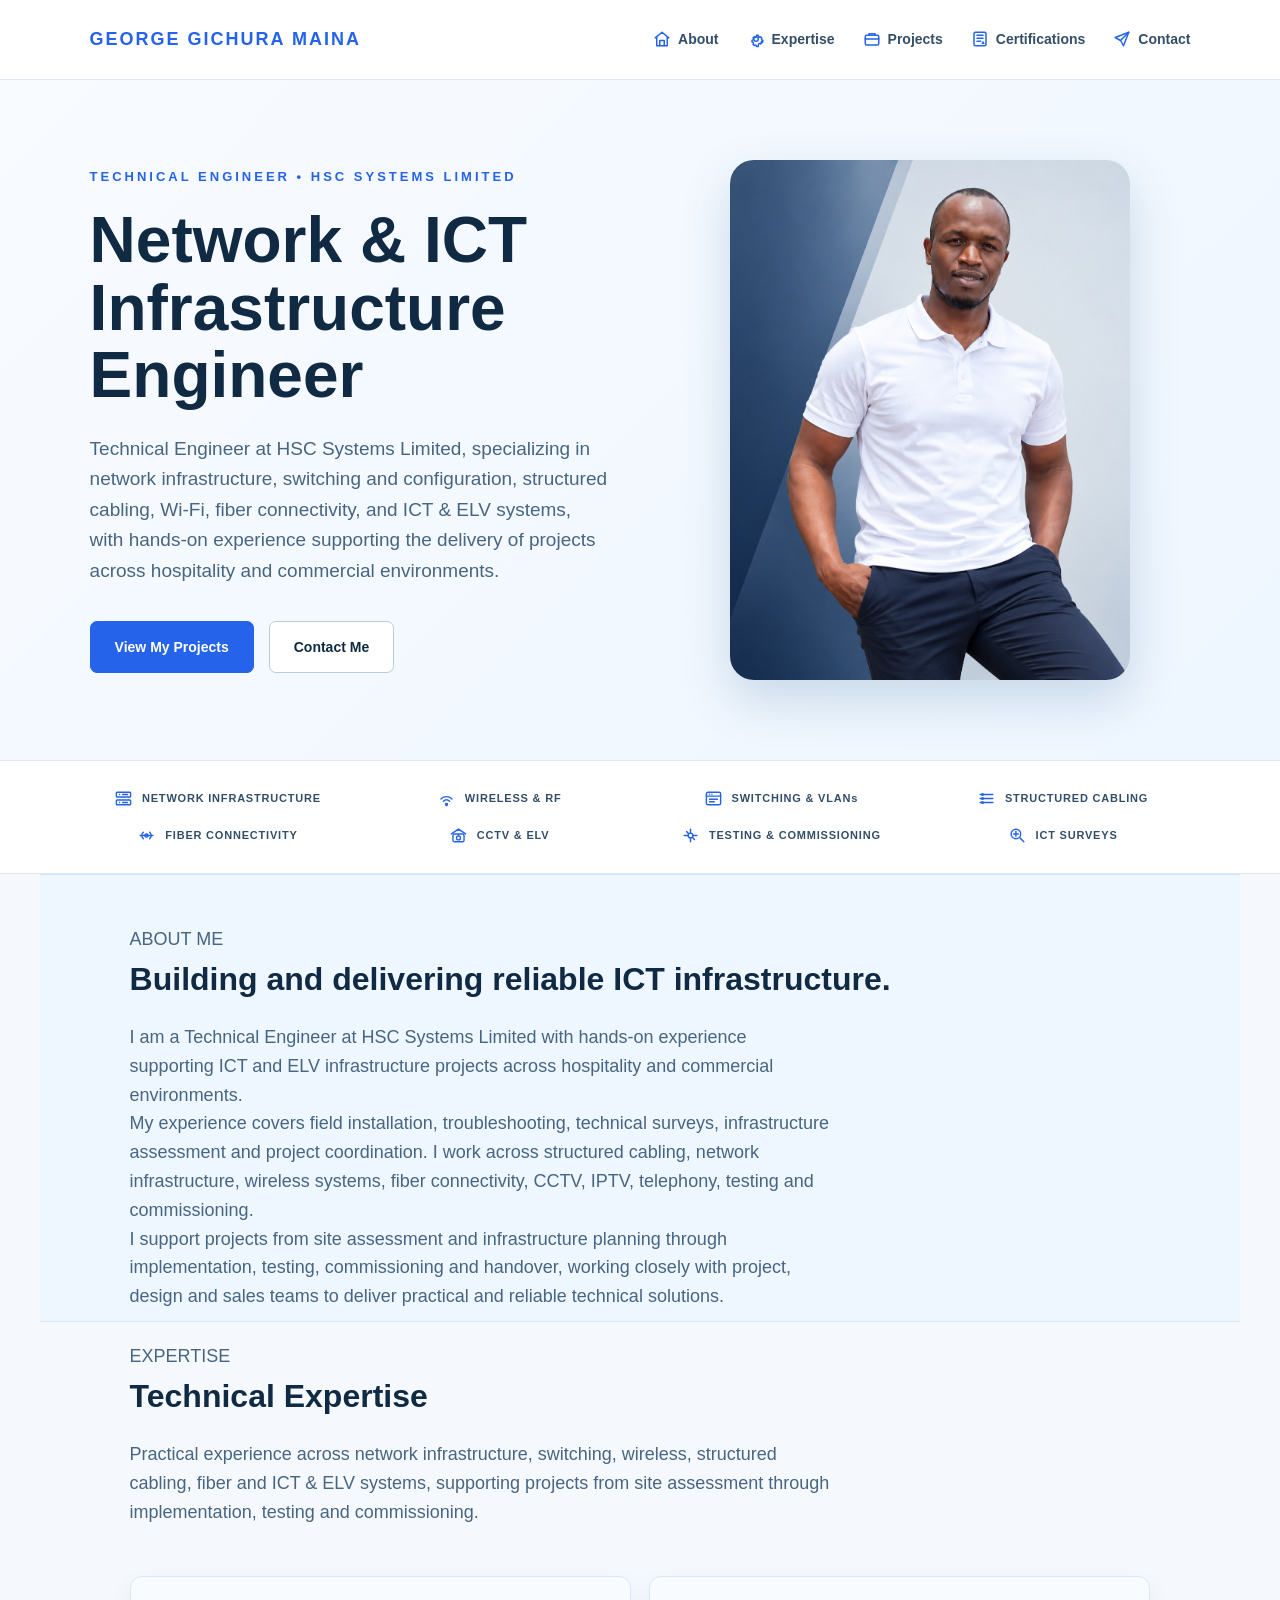
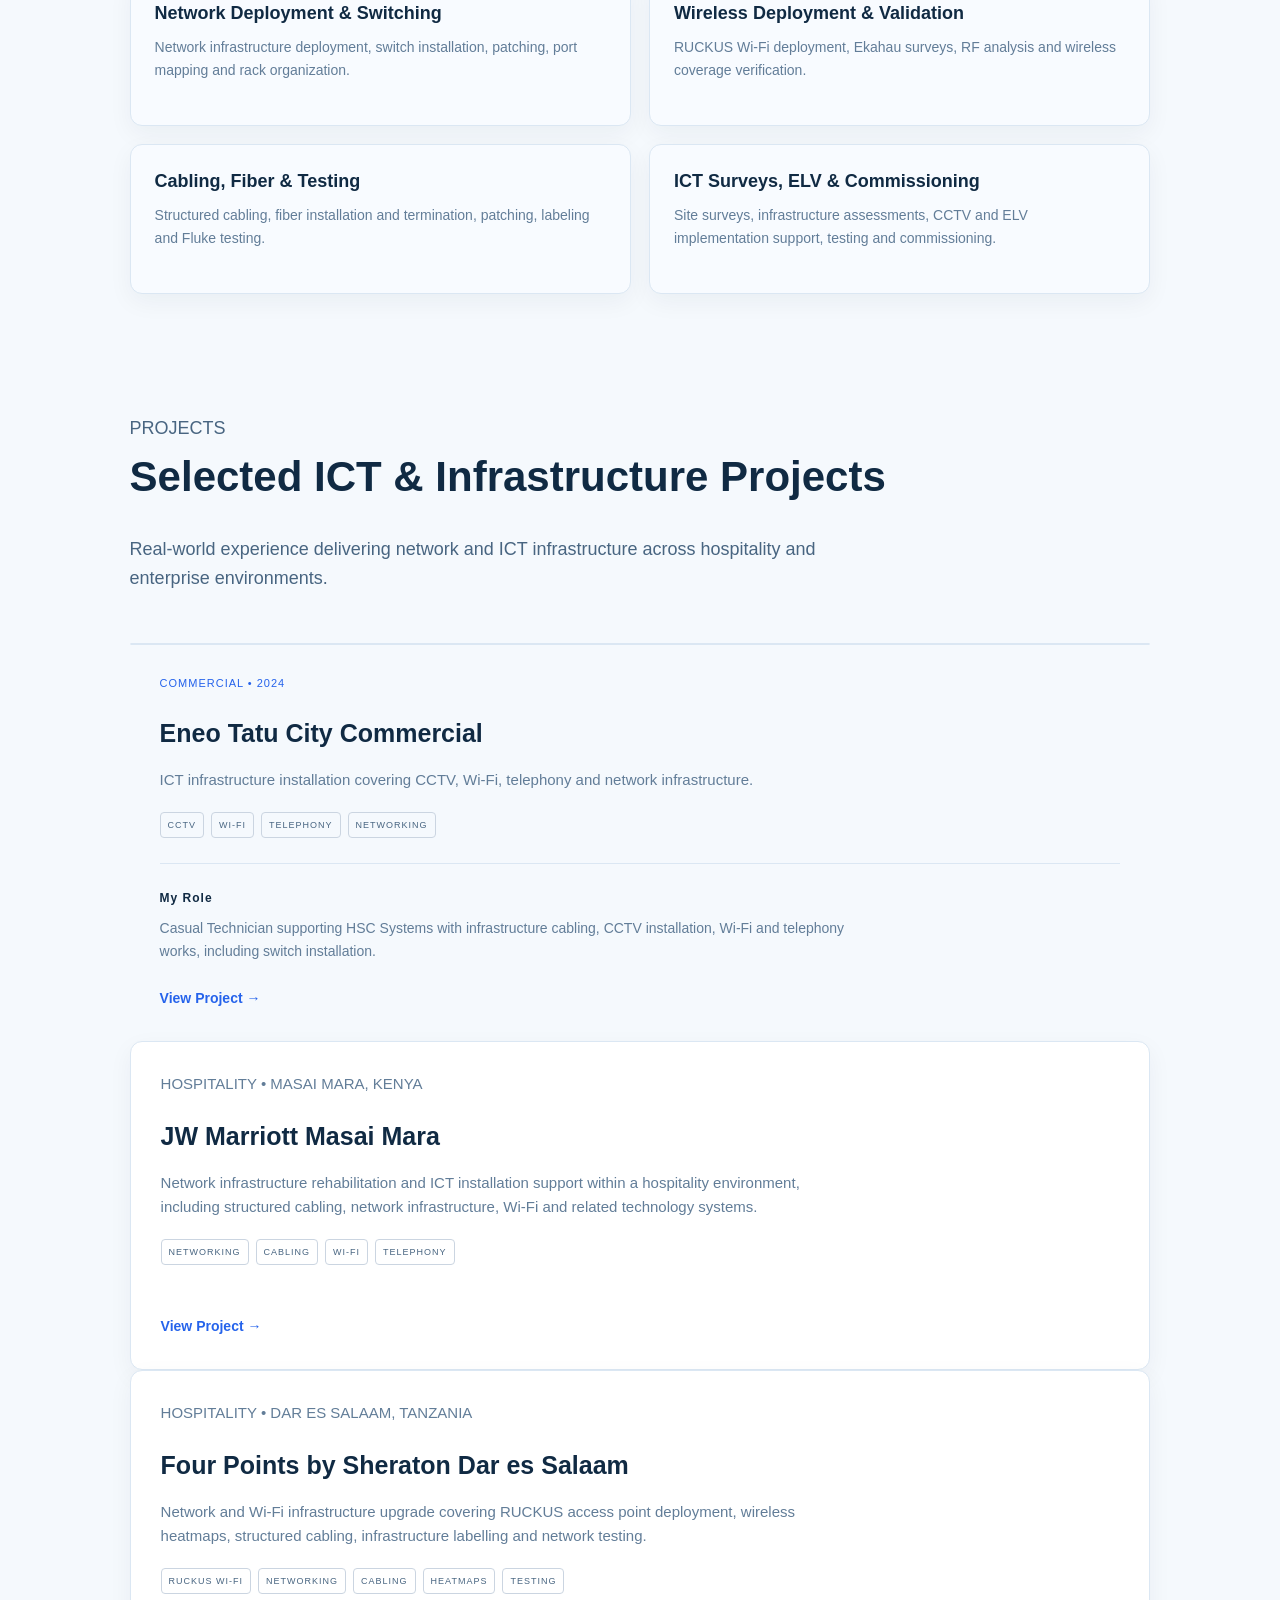
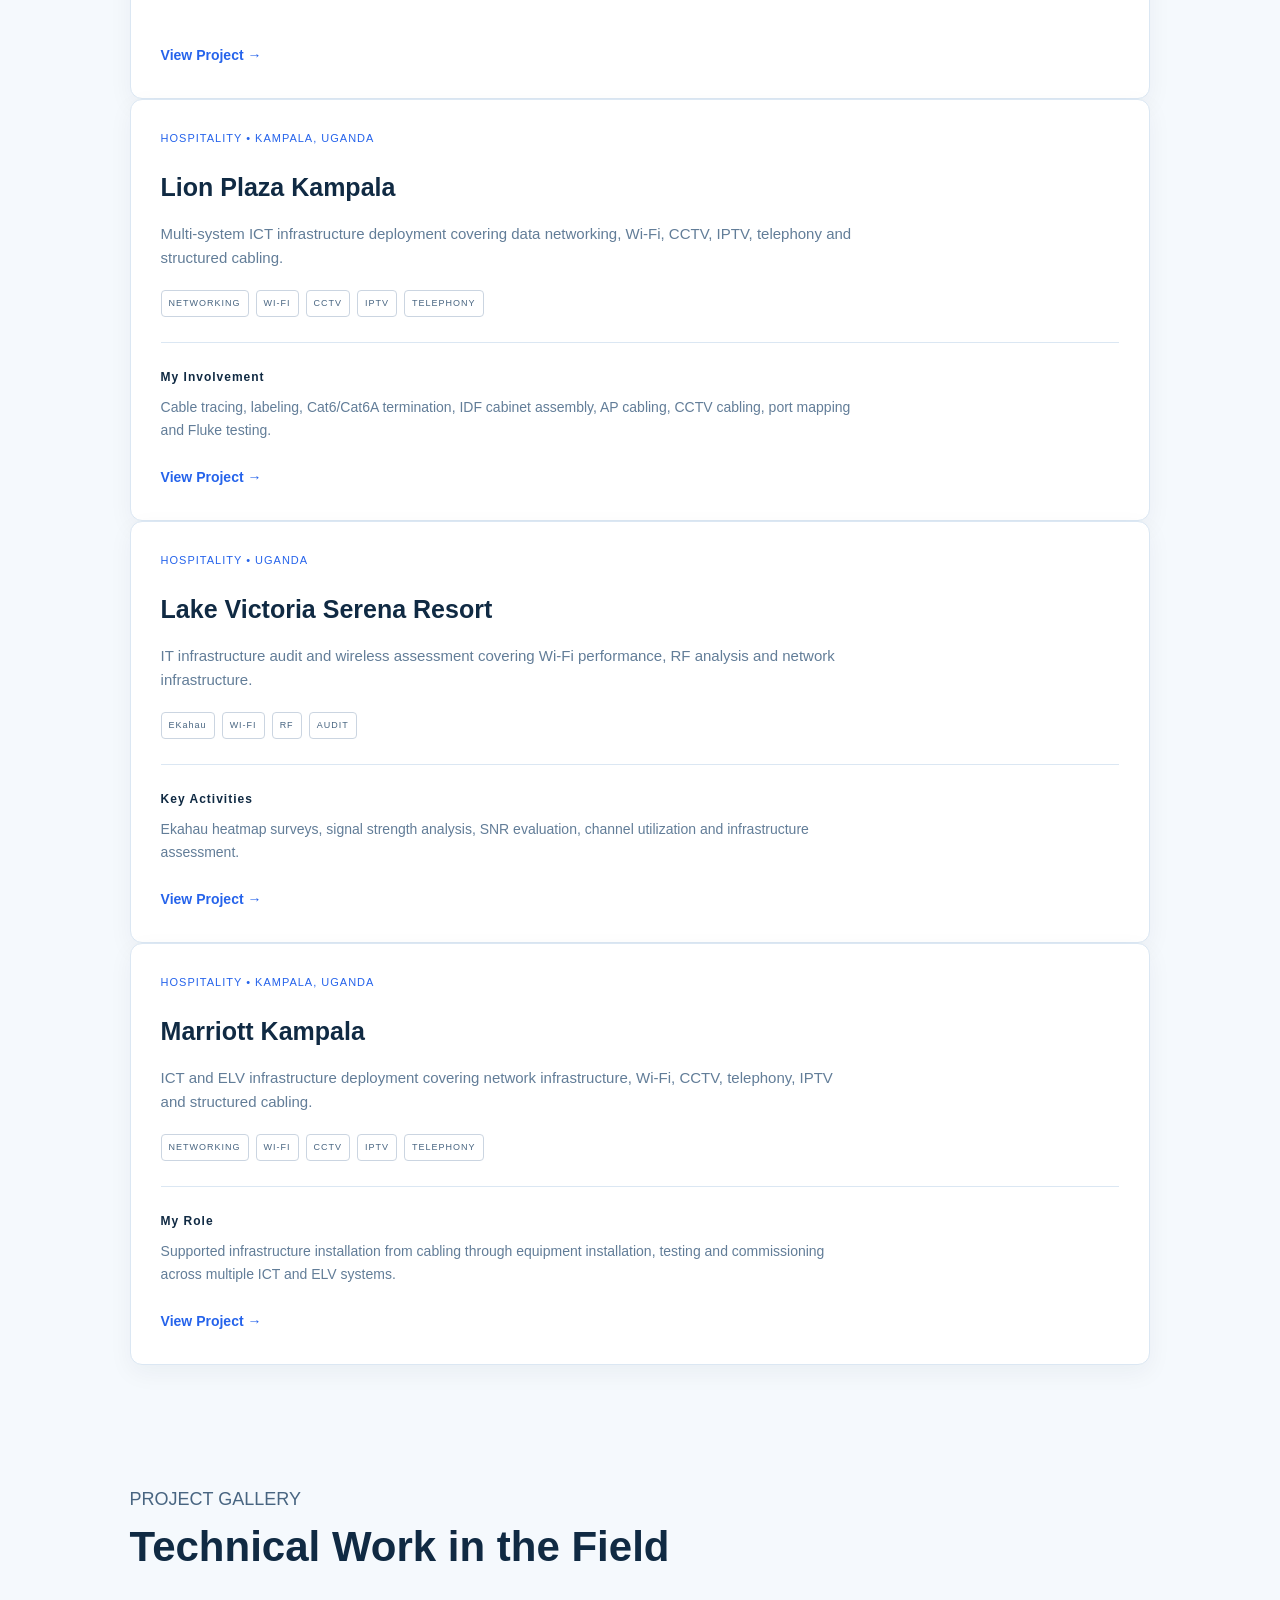
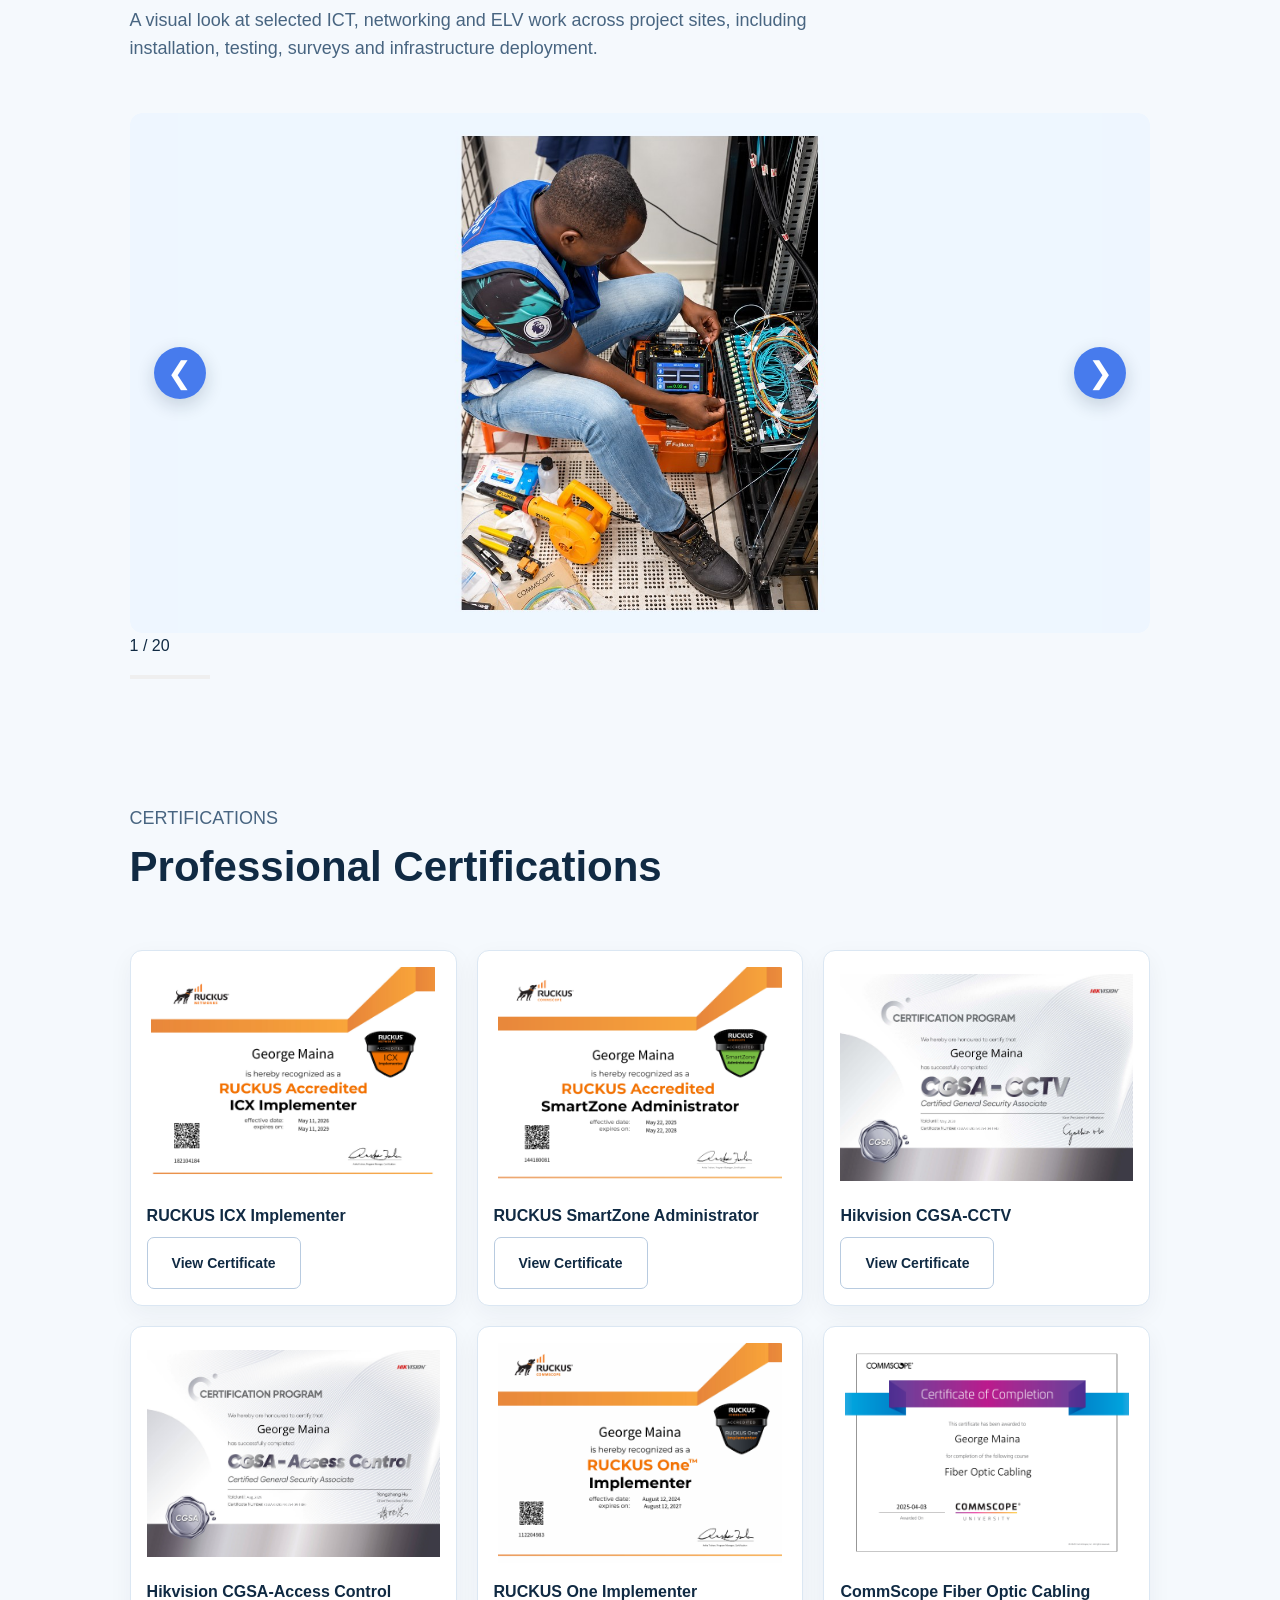
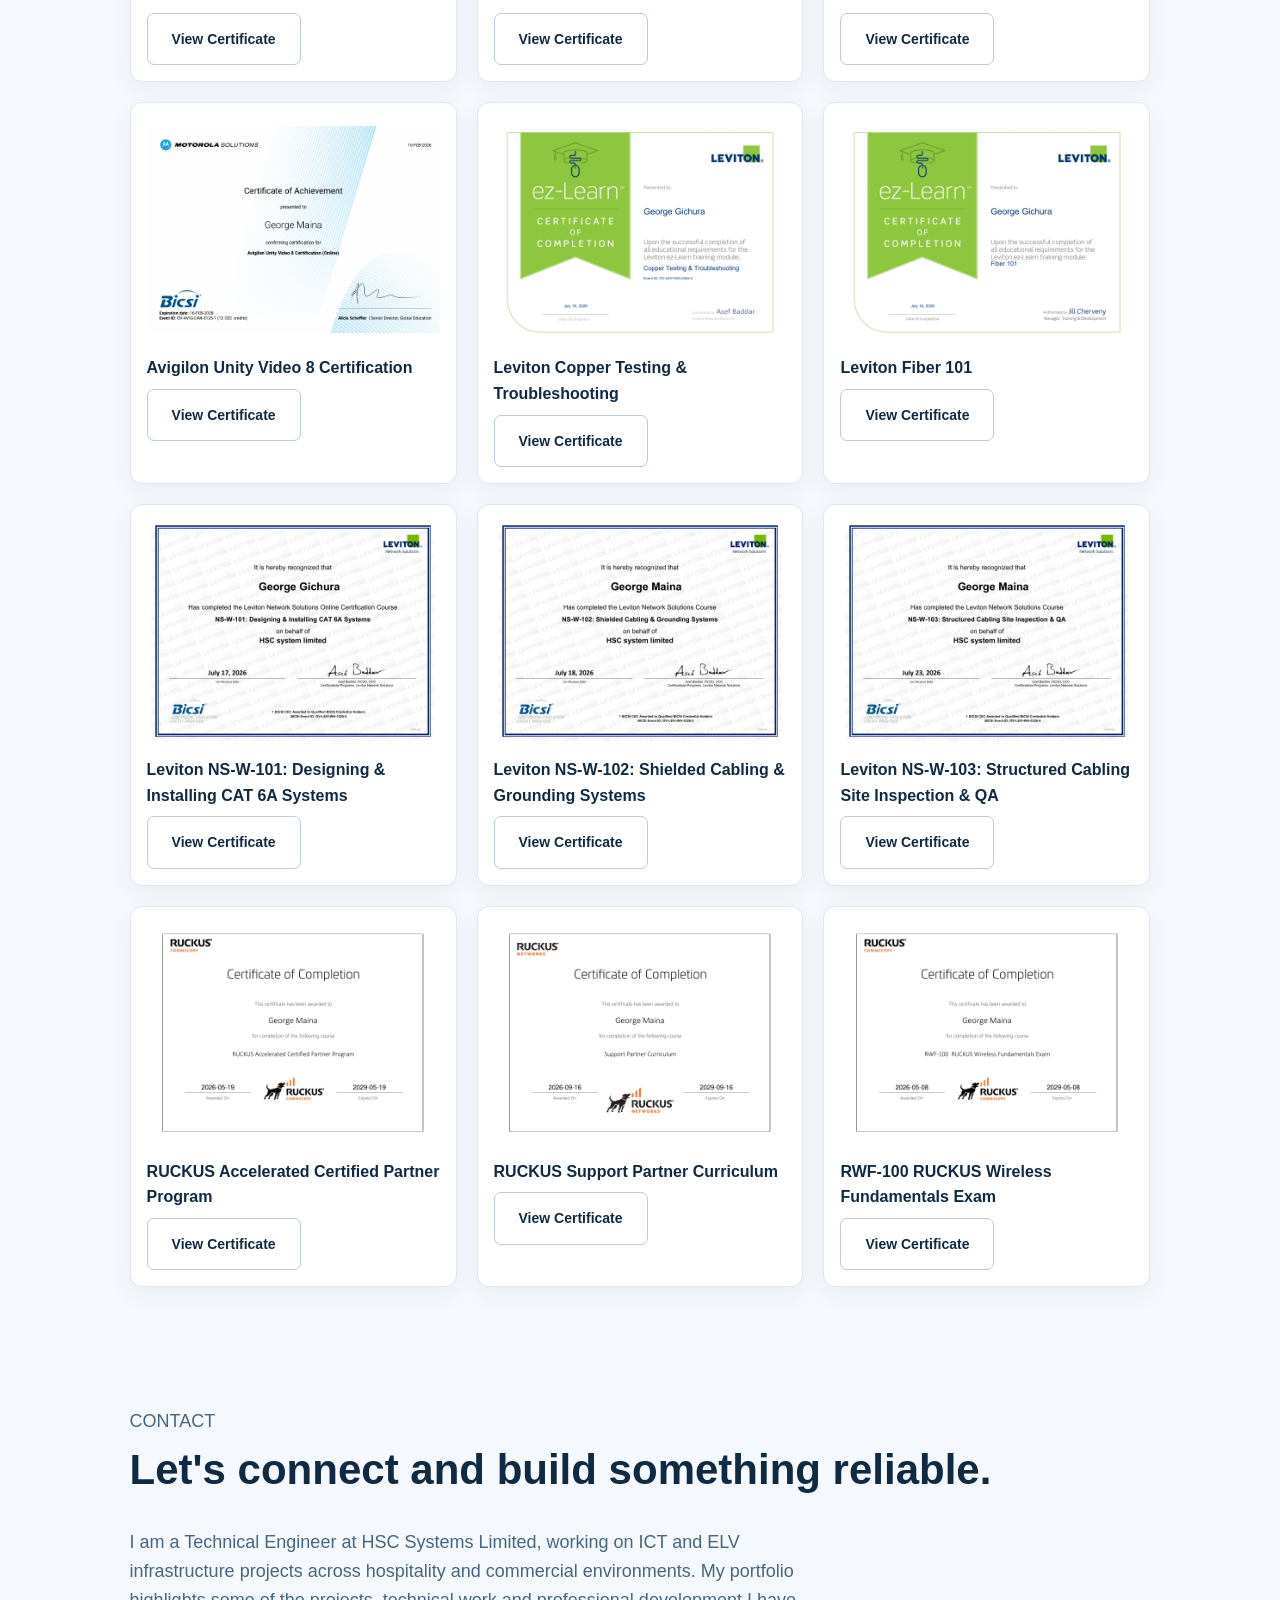
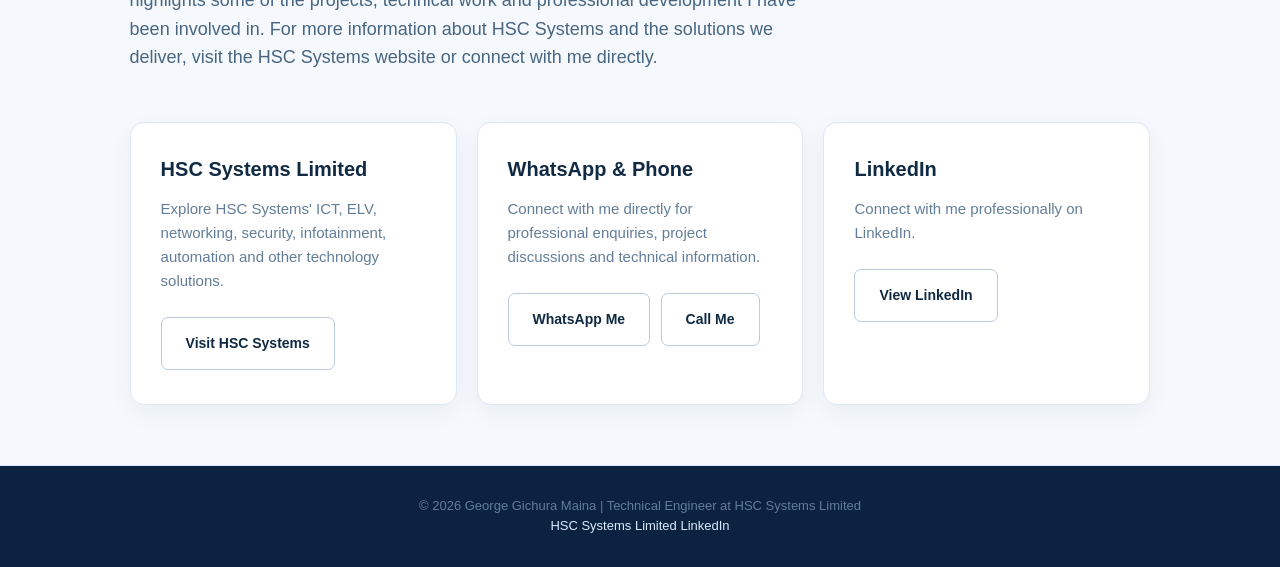
==== commit 35658110: "Update project gallery and website" ====
--- a/index.html
+++ b/index.html
@@ -661,27 +661,29 @@
 
         <div class="gallery-stage">
 
-            <button
-                type="button"
-                class="gallery-button gallery-prev"
-                id="galleryPrev"
-                aria-label="Previous image">
-                ‹
-            </button>
-
-            <img
-                id="galleryImage"
-                class="gallery-image"
-                src="images/Projects/Eneo%203City/Gallery/01_control_room_team.jpg"
-                alt="ICT infrastructure project work">
-
-            <button
-                type="button"
-                class="gallery-button gallery-next"
-                id="galleryNext"
-                aria-label="Next image">
-                ›
-            </button>
+    <button
+        type="button"
+        class="gallery-button gallery-prev"
+        id="galleryPrev"
+        aria-label="Previous image">
+        &#10094;
+    </button>
+
+    <img
+        id="galleryImage"
+        class="gallery-image"
+        src=""
+        alt="Technical work in the field">
+
+    <button
+        type="button"
+        class="gallery-button gallery-next"
+        id="galleryNext"
+        aria-label="Next image">
+        &#10095;
+    </button>
+
+</div>
 
         </div>
 
@@ -907,27 +909,27 @@
 
 <script>
     const galleryImages = [
-        "01_control_room_team.jpg",
-        "02_ekahau_sidekick.jpg",
-        "03_ekahau_wifi_survey.jpg",
-        "04_project_site_exterior.jpg",
-        "05_network_rack_cabling.jpg",
-        "06_fiber_termination_work.jpg",
-        "07_fiber_toolkit.jpg",
-        "08_project_site_portrait.jpg",
-        "09_hotel_guest_area.jpg",
-        "10_wifi_survey_pool_area.jpg",
-        "11_hsc_team_technical_support.jpg",
-        "12_access_point_installation_01.jpg",
-        "13_access_point_installation_02.jpg",
-        "14_access_point_installation_03.jpg",
-        "15_access_point_installation_04.jpg",
-        "16_hsc_branding_site.jpg",
-        "17_network_rack_patching.jpg",
-        "18_jw_marriott_site.jpg",
-        "19_technical_engineer_hardhat.jpg",
-        "20_network_engineer_server_room.jpg"
-    ];
+    "01_fiber_splicing.jpg",
+    "02_structured_cabling.jpg",
+    "03_hsc_project_showcase.jpg",
+    "04_hsc_engineer_site.jpg",
+    "05_ekahau_wifi_survey.jpg",
+    "06_ekahau_sidekick.jpg",
+    "07_project_site.jpg",
+    "08_hospitality_environment.jpg",
+    "09_hsc_team_technical_support.jpg",
+    "10_wifi_access_point_installation.jpg",
+    "11_wifi_access_point_mounting.jpg",
+    "12_wifi_access_point_installation_detail.jpg",
+    "13_network_rack_patching.jpg",
+    "14_network_rack_patching_02.jpg",
+    "15_hsc_engineer_portrait.jpg",
+    "16_server_room_engineer.jpg",
+    "17_marriott_field_installation.jpg",
+    "18_hsc_project_team.jpg",
+    "19_network_testing_tools.jpg",
+    "20_network_engineering_server_room.jpg"
+];
 
     const galleryContainer = document.querySelector(".gallery-container");
     const galleryImage = document.getElementById("galleryImage");
--- a/style.css
+++ b/style.css
@@ -246,15 +246,40 @@
 @media (max-width:900px){.expertise-grid,.certificate-grid,.contact-grid{grid-template-columns:repeat(2,1fr)}}
 @media (max-width:800px){
   .navbar{padding:0 5%}
-  nav{display:none}
-  .hero{grid-template-columns:1fr;padding:70px 5%;gap:35px}
+  .navbar{
+    flex-direction:column;
+    align-items:flex-start;
+    gap:12px;
+    padding:14px 5%;
+}
+
+nav{
+    width:100%;
+    display:flex;
+    flex-wrap:nowrap;
+    overflow-x:auto;
+    gap:18px;
+    padding-bottom:4px;
+}
+
+nav a{
+    flex-shrink:0;
+}
+.hero{grid-template-columns:1fr;padding:50px 5%;gap:30px}
   .hero h1{font-size:44px}
   .hero-description{font-size:17px;max-width:100%}
   .hero-visual{margin-top:20px}
   .hero-image{width:100%;max-width:420px;height:500px}
   .network-card{width:300px;height:300px}
-  .technology-bar{gap:20px;padding:25px 5%}
-  .section{padding:80px 5%}
+.technology-bar{
+    grid-template-columns:repeat(2,minmax(0,1fr));
+    gap:16px 10px;
+    padding:22px 5%;
+}.technology-item{
+    white-space:normal;
+    font-size:10px;
+    text-align:center;
+}  .section{padding:80px 5%}
   .section h2{font-size:34px}
   .project-hero{padding:80px 5%}
   .project-hero h1{font-size:44px}
@@ -509,14 +534,16 @@
    ========================= */
 
 .gallery-container {
-    max-width: 1050px;
+max-width: 850px;
     margin: 50px auto 0;
 }
 
 .gallery-stage {
     position: relative;
     width: 100%;
-    height: 560px;
+    max-width: 700px;
+    height: 390px;
+    margin: 0 auto;
     background: #f1f6fb;
     border: 1px solid #dbe7f3;
     border-radius: 18px;
@@ -535,39 +562,106 @@
     padding: 12px;
     transition: opacity 0.25s ease;
 }
+/* =========================================================
+   GALLERY NAVIGATION
+   ========================================================= */
+
+.gallery-stage {
+    position: relative;
+    width: 100%;
+    max-width: 1100px;
+    height: 520px;
+    margin: 40px auto 0;
+
+    display: flex;
+    align-items: center;
+    justify-content: center;
+
+    overflow: hidden;
+    border-radius: 12px;
+    background: #eef6ff;
+}
+
+.gallery-image {
+    display: block;
+    width: 100%;
+    height: 100%;
+    padding: 0;
+
+    object-fit: contain;
+    object-position: center;
+
+    border-radius: 12px;
+}
+
+/* =========================================================
+   GALLERY ARROWS
+   ========================================================= */
 
 .gallery-button {
     position: absolute;
     top: 50%;
+
+    width: 52px;
+    height: 52px;
+
     transform: translateY(-50%);
-    z-index: 2;
-    width: 48px;
-    height: 48px;
+
     border: none;
     border-radius: 50%;
-    background: rgba(15, 39, 66, 0.85);
+
+    background: rgba(37, 99, 235, 0.92);
     color: #ffffff;
-    font-size: 34px;
+
+    font-size: 30px;
+    font-weight: 400;
     line-height: 1;
+
+    display: flex;
+    align-items: center;
+    justify-content: center;
+
     cursor: pointer;
-    display: flex;
-    align-items: center;
-    justify-content: center;
-    transition: 0.25s ease;
-}
-
+
+    z-index: 10;
+
+    opacity: 0.9;
+
+    box-shadow: 0 6px 18px rgba(16, 42, 67, 0.20);
+
+    transition:
+        transform 0.25s ease,
+        background 0.25s ease,
+        opacity 0.25s ease,
+        box-shadow 0.25s ease;
+}
+
+.gallery-prev {
+    left: 24px;
+}
+
+.gallery-next {
+    right: 24px;
+}
+
+/* Arrow hover */
 .gallery-button:hover {
-    background: #2563eb;
-    transform: translateY(-50%) scale(1.08);
-}
-
-.gallery-prev {
-    left: 20px;
-}
-
-.gallery-next {
-    right: 20px;
-}
+    background: #1d4ed8;
+    opacity: 1;
+
+    transform: translateY(-50%) scale(1.10);
+
+    box-shadow: 0 10px 25px rgba(37, 99, 235, 0.30);
+}
+
+/* Arrow click */
+.gallery-button:active {
+    transform: translateY(-50%) scale(0.96);
+}
+
+/* =========================================================
+   GALLERY FOOTER
+   ========================================================= */
 
 .gallery-footer {
     display: flex;
@@ -596,10 +690,14 @@
     width: 8px;
     height: 8px;
     padding: 0;
+
     border: none;
     border-radius: 50%;
+
     background: #b8c7d9;
+
     cursor: pointer;
+
     transition: 0.25s ease;
 }
 
@@ -613,30 +711,30 @@
     background: #2563eb;
 }
 
-
-/* =========================
+/* =========================================================
    GALLERY — MOBILE
-   ========================= */
-
-@media (max-width: 768px) {
-
-    .gallery-container {
-        margin-top: 35px;
-    }
+   ========================================================= */
+
+@media (max-width: 800px) {
 
     .gallery-stage {
+        width: 100%;
         height: 390px;
-        border-radius: 14px;
+        margin-top: 30px;
+        border-radius: 12px;
     }
 
     .gallery-image {
+        width: 100%;
+        height: 100%;
         padding: 8px;
+        object-fit: contain;
     }
 
     .gallery-button {
-        width: 42px;
-        height: 42px;
-        font-size: 29px;
+        width: 44px;
+        height: 44px;
+        font-size: 25px;
     }
 
     .gallery-prev {
@@ -654,6 +752,7 @@
     .gallery-dots {
         max-width: 220px;
     }
+}
 }/* =========================
    ABOUT SECTION
    ========================= */
@@ -709,4 +808,152 @@
     line-height: 1.65;
 }#expertise .expertise-grid {
     grid-template-columns: repeat(2, minmax(0, 1fr)) !important;
+}/* MOBILE GALLERY */
+@media (max-width: 800px) {
+
+    #gallery .gallery-container {
+        width: 100%;
+        margin: 30px auto 0;
+    }
+
+    #gallery .gallery-stage {
+        width: 100%;
+        height: 320px;
+        border-radius: 12px;
+    }
+
+    #gallery .gallery-image {
+        width: 100%;
+        height: 100%;
+        padding: 8px;
+        object-fit: contain;
+    }
+
+    #gallery .gallery-button {
+        width: 36px;
+        height: 36px;
+        font-size: 24px;
+    }
+
+    #gallery .gallery-prev {
+        left: 10px;
+    }
+
+    #gallery .gallery-next {
+        right: 10px;
+    }
+
+}/* =========================================================
+   GALLERY — FINAL IMAGE NAVIGATION
+   ========================================================= */
+
+.gallery-stage {
+    position: relative;
+    width: 100%;
+    max-width: 1100px;
+    margin: 40px auto 0;
+    display: flex;
+    align-items: center;
+    justify-content: center;
+    overflow: hidden;
+    border-radius: 12px;
+}
+
+.gallery-stage .gallery-image {
+    display: block;
+    width: 100%;
+    height: 520px;
+    object-fit: contain;
+    background: #eef6ff;
+    border-radius: 12px;
+}
+
+/* Arrow buttons */
+.gallery-stage .gallery-button {
+    position: absolute;
+    top: 50%;
+    transform: translateY(-50%);
+
+    width: 52px;
+    height: 52px;
+
+    border: none;
+    border-radius: 50%;
+
+    background: rgba(37, 99, 235, 0.92);
+    color: #ffffff;
+
+    font-size: 30px;
+    font-weight: 400;
+    line-height: 1;
+
+    display: flex;
+    align-items: center;
+    justify-content: center;
+
+    cursor: pointer;
+    z-index: 10;
+
+    opacity: 0.9;
+
+    box-shadow: 0 6px 18px rgba(16, 42, 67, 0.20);
+
+    transition:
+        transform 0.25s ease,
+        background 0.25s ease,
+        opacity 0.25s ease,
+        box-shadow 0.25s ease;
+}
+
+/* Left arrow */
+.gallery-stage .gallery-prev {
+    left: 24px;
+}
+
+/* Right arrow */
+.gallery-stage .gallery-next {
+    right: 24px;
+}
+
+/* Hover */
+.gallery-stage .gallery-button:hover {
+    background: #1d4ed8;
+    opacity: 1;
+
+    transform: translateY(-50%) scale(1.10);
+
+    box-shadow: 0 10px 25px rgba(37, 99, 235, 0.30);
+}
+
+/* Click */
+.gallery-stage .gallery-button:active {
+    transform: translateY(-50%) scale(0.96);
+}
+
+/* Mobile */
+@media (max-width: 600px) {
+
+    .gallery-stage {
+        margin-top: 25px;
+        border-radius: 8px;
+    }
+
+    .gallery-stage .gallery-image {
+        height: 360px;
+        border-radius: 8px;
+    }
+
+    .gallery-stage .gallery-button {
+        width: 42px;
+        height: 42px;
+        font-size: 24px;
+    }
+
+    .gallery-stage .gallery-prev {
+        left: 10px;
+    }
+
+    .gallery-stage .gallery-next {
+        right: 10px;
+    }
 }
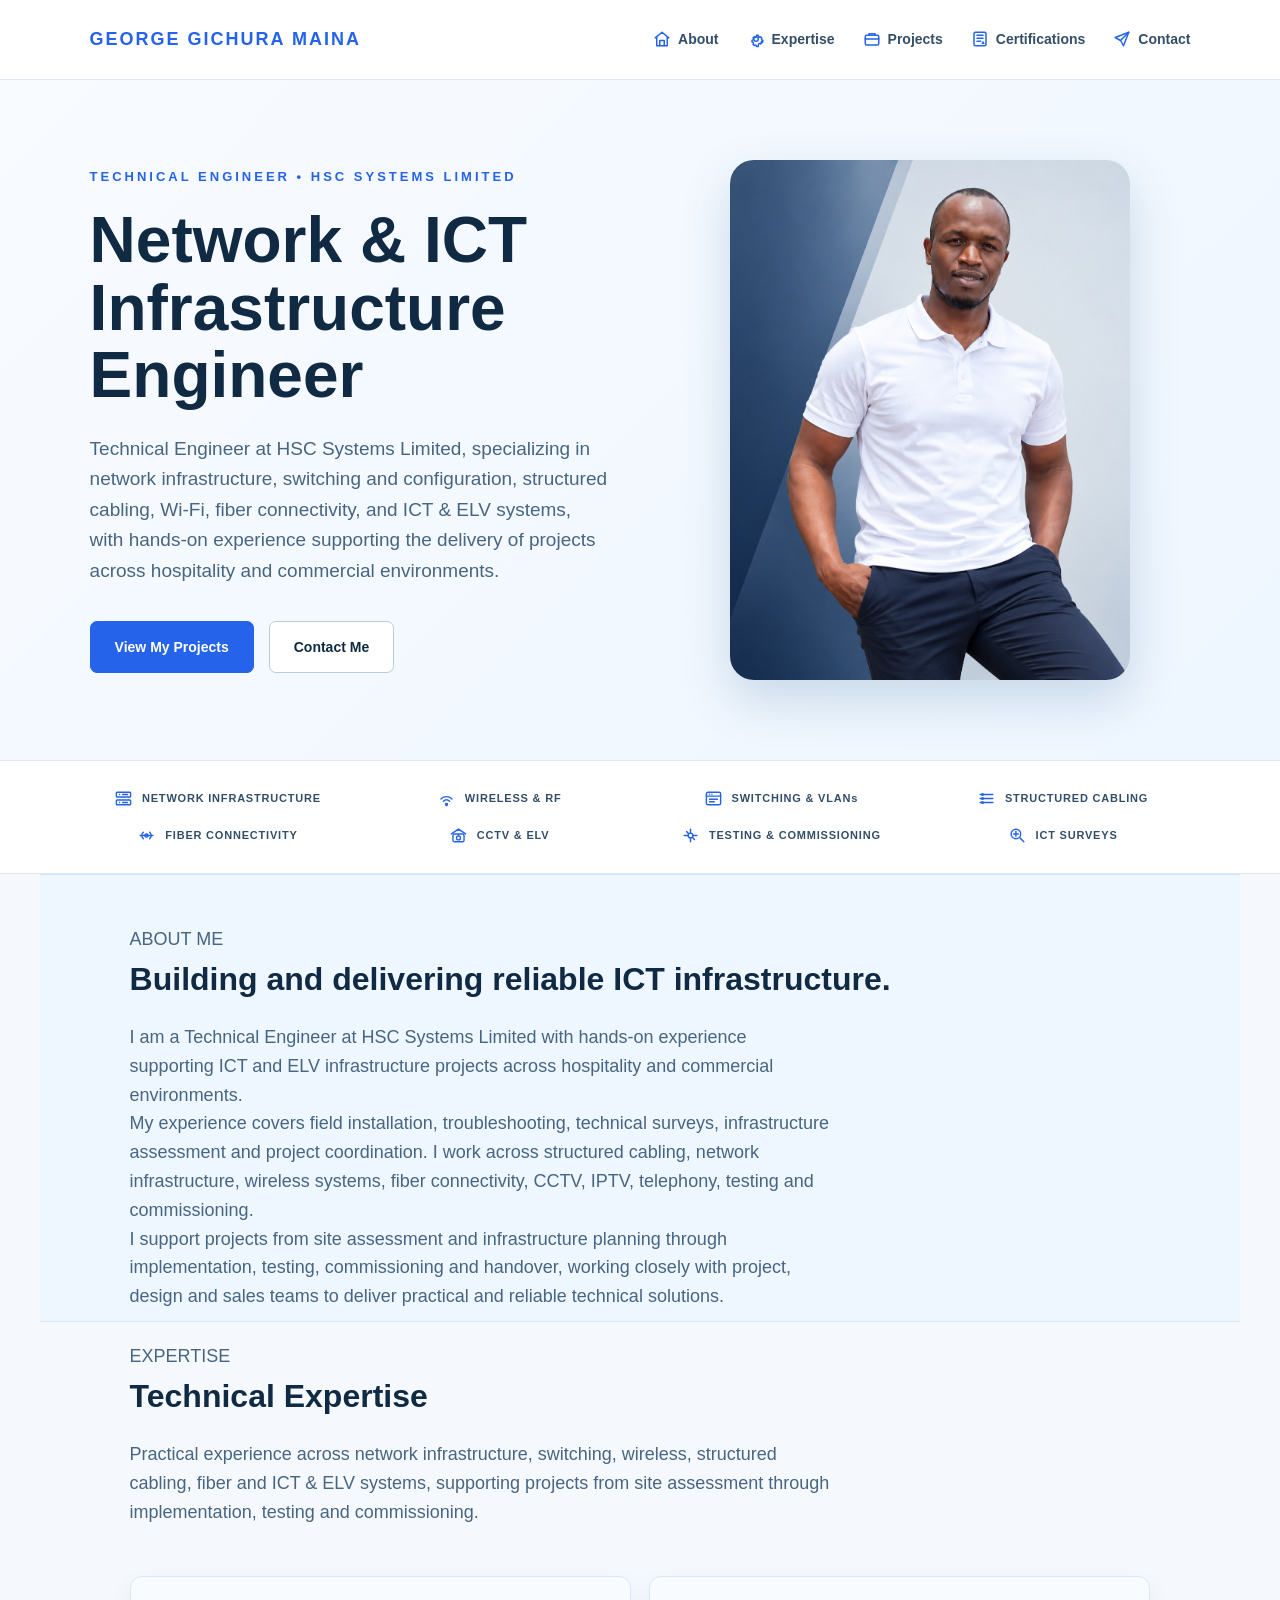
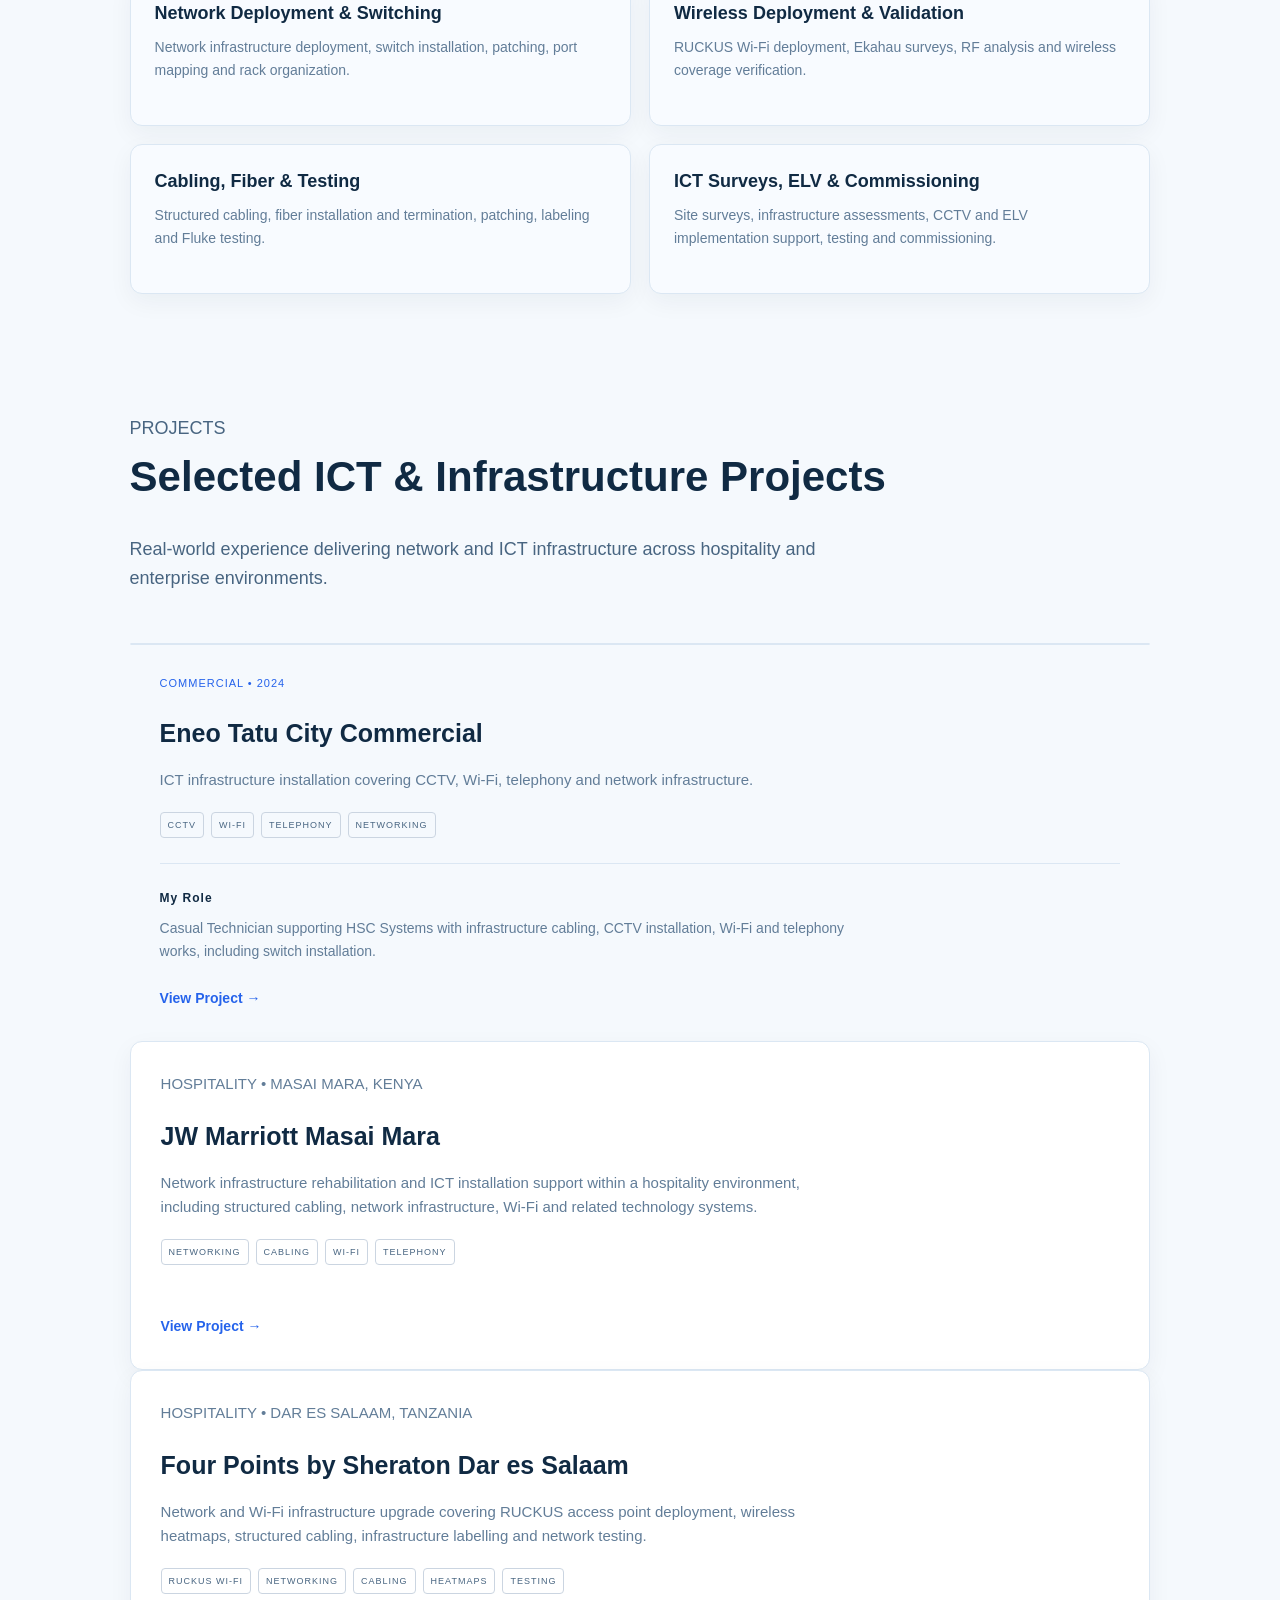
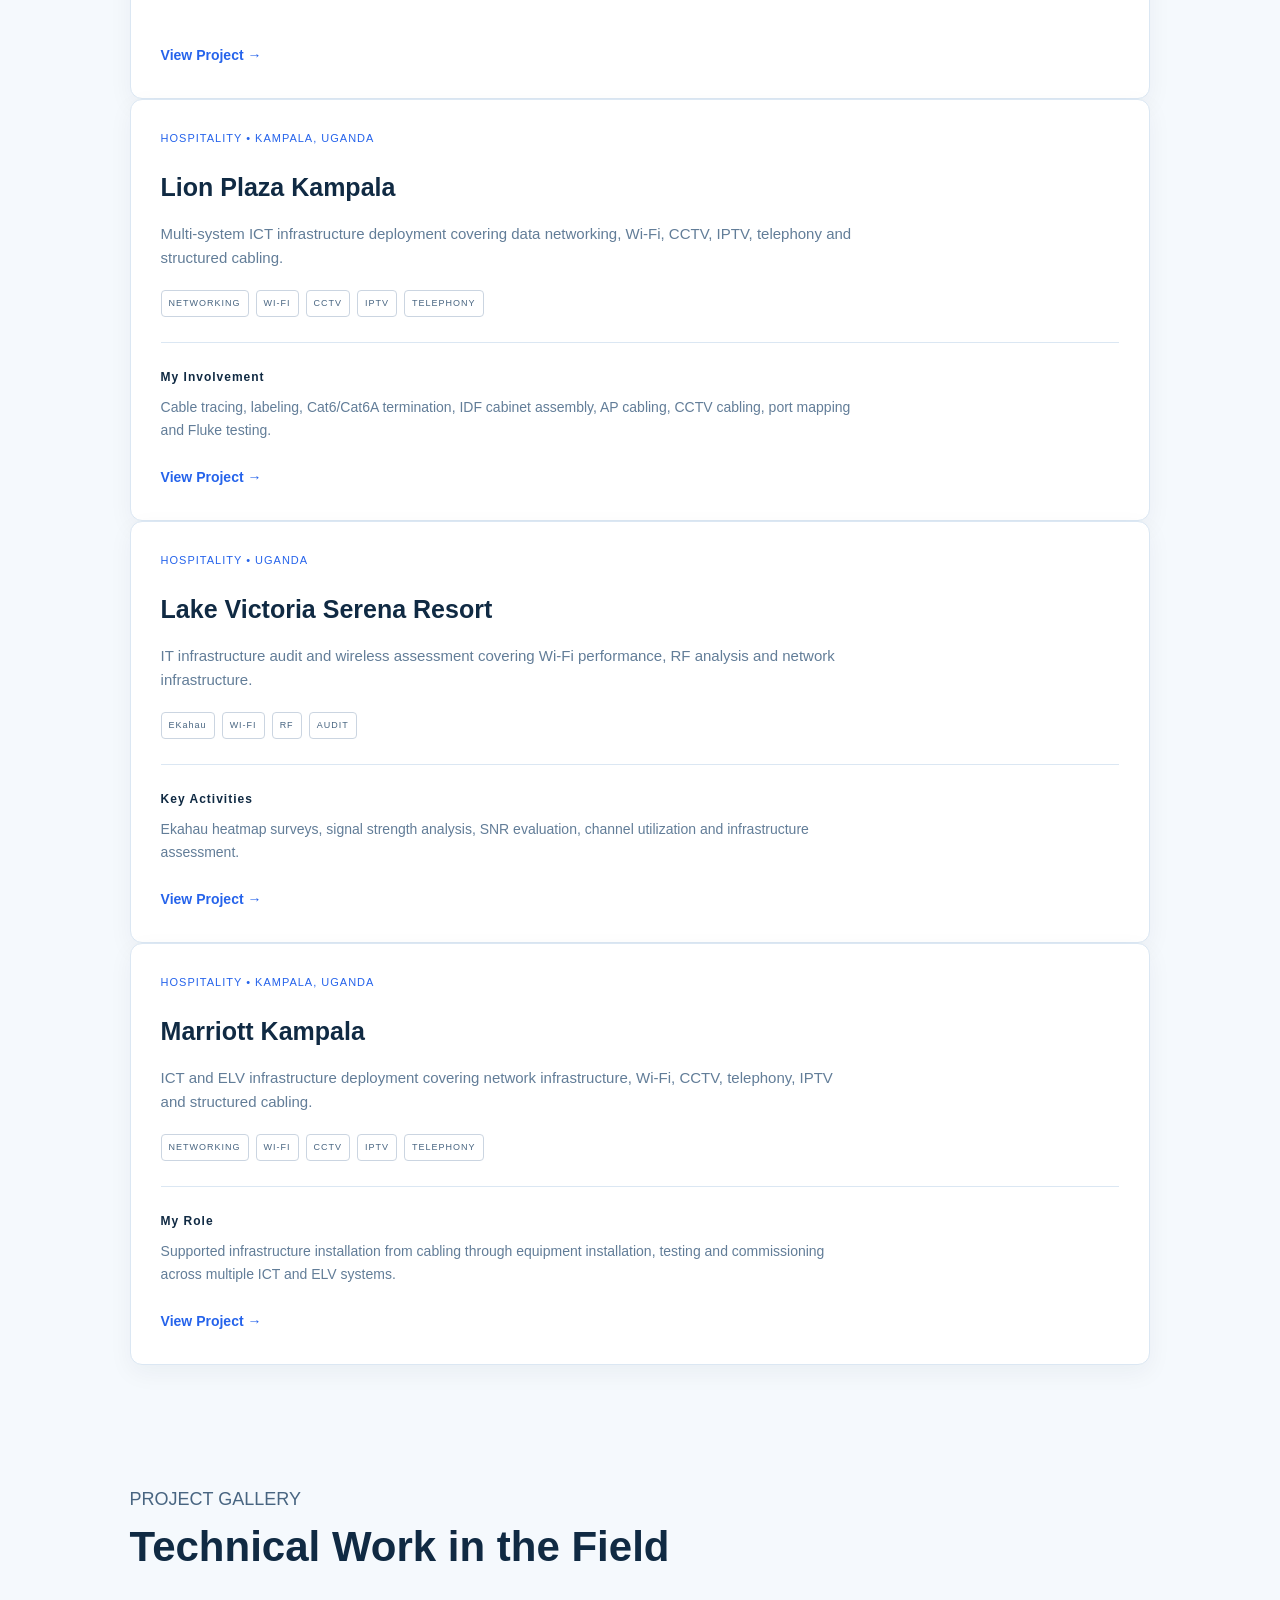
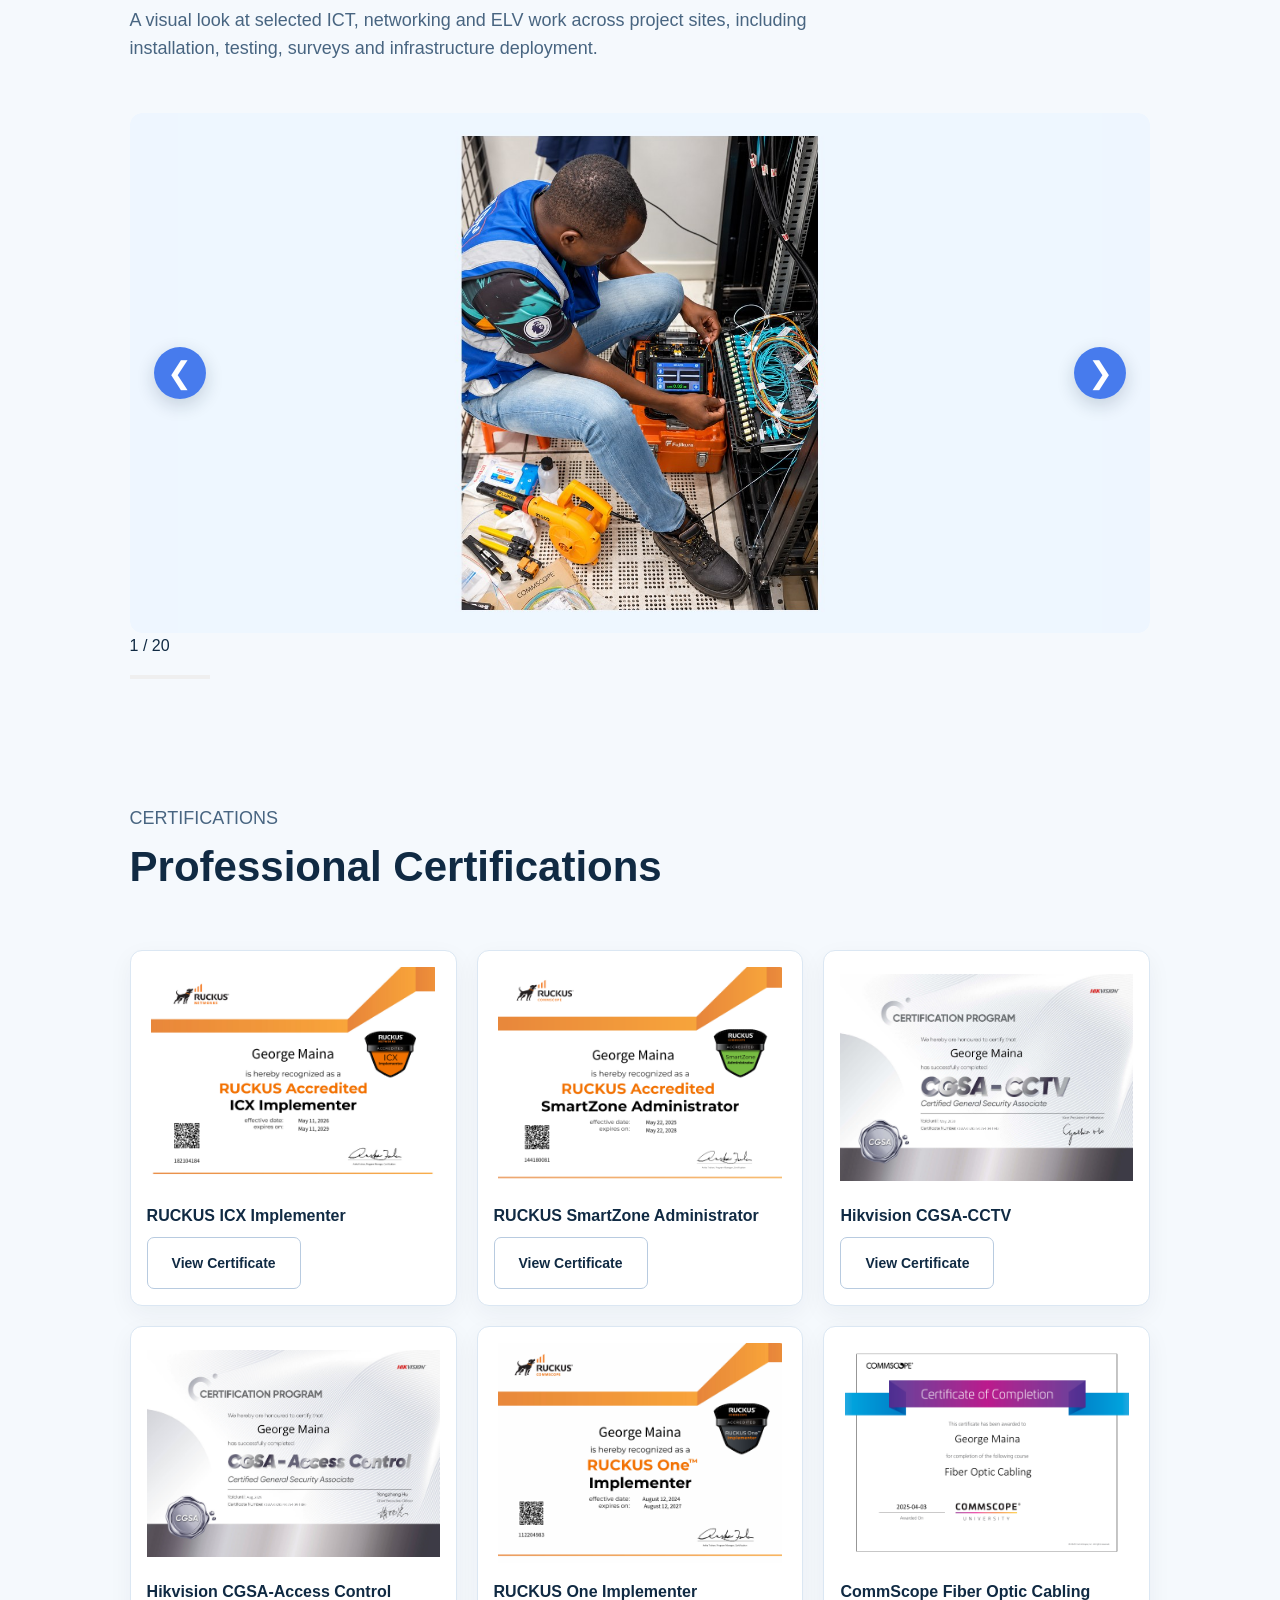
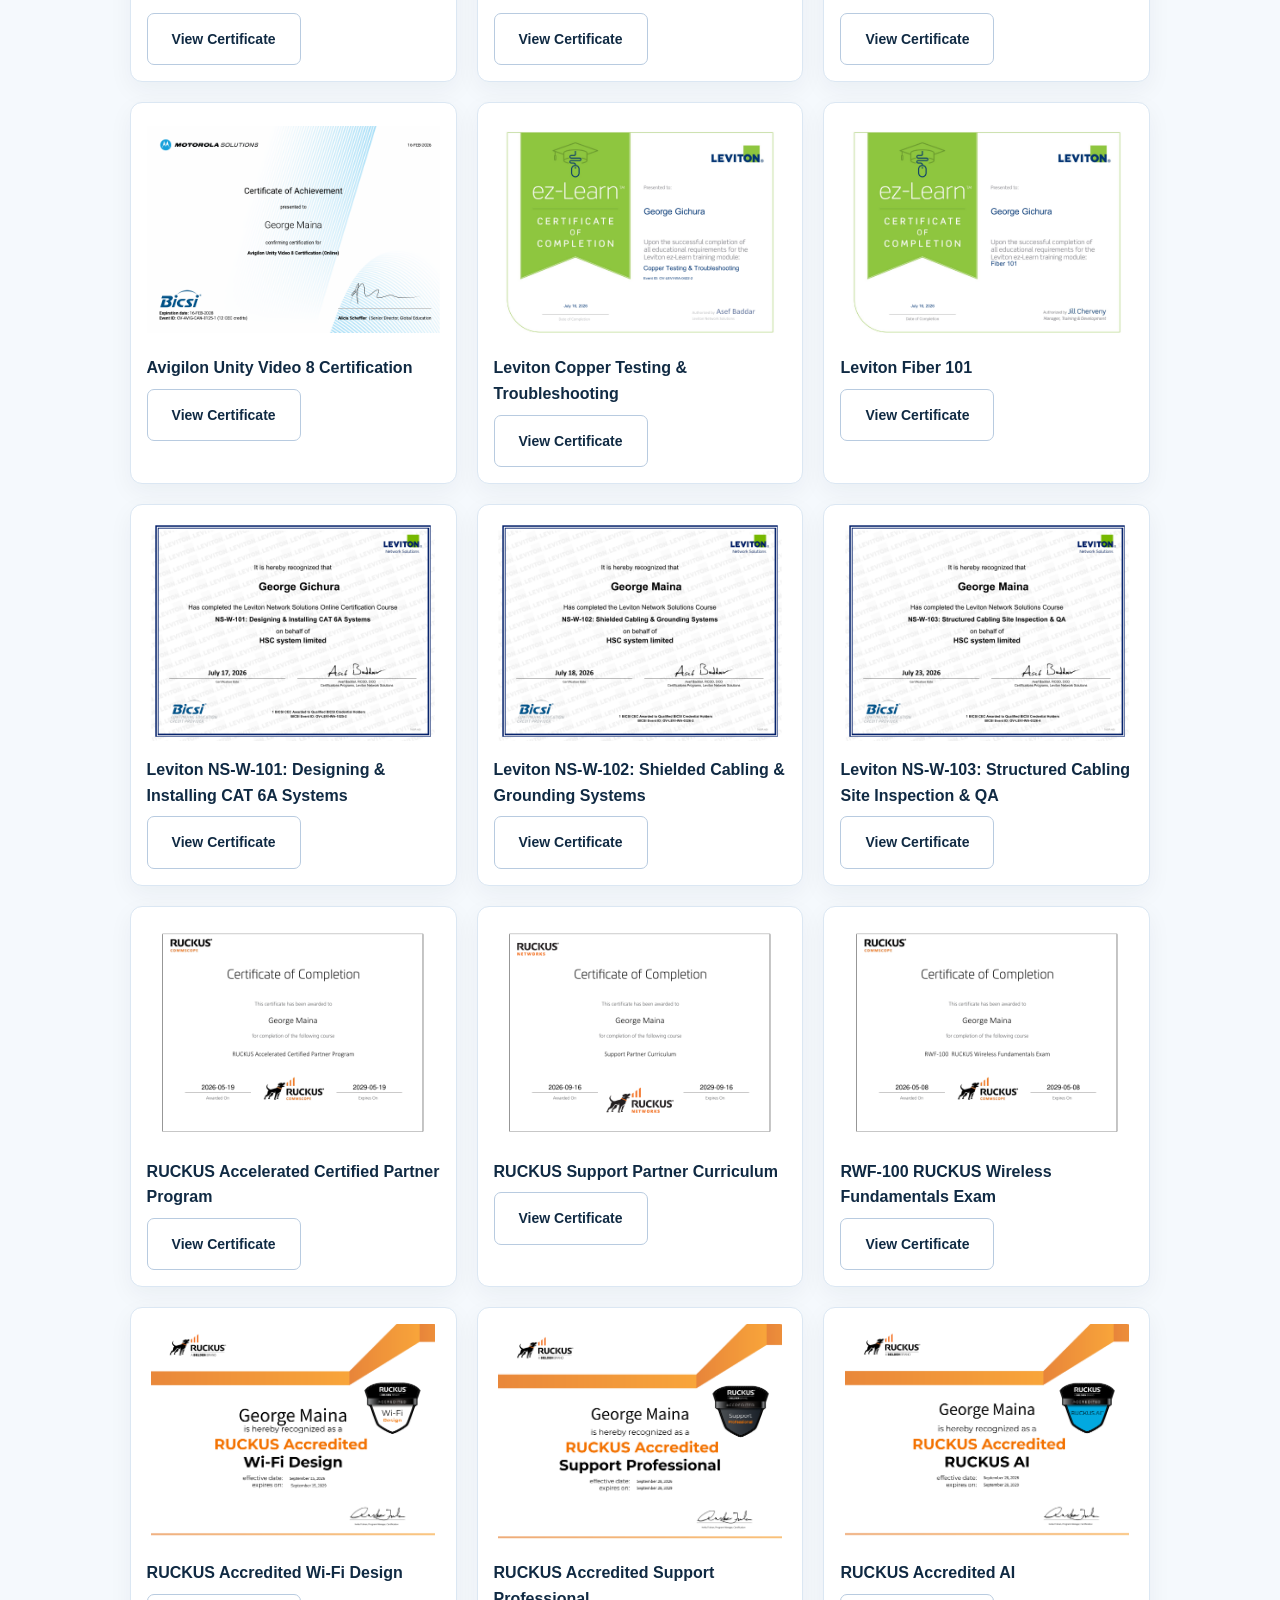
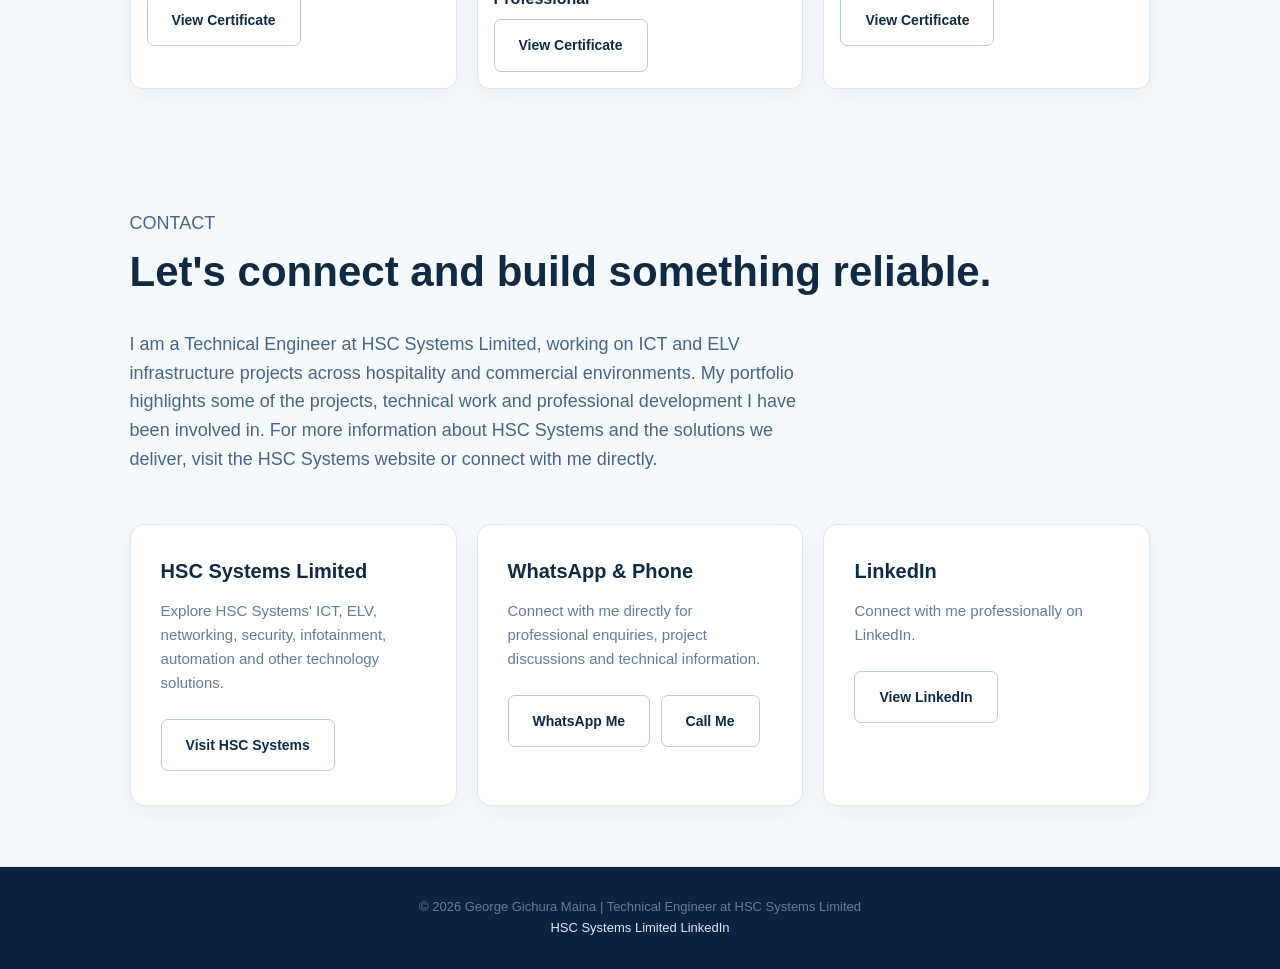
==== commit 834e4c9d: "Add RUCKUS certificates to portfolio 2." ====
--- a/index.html
+++ b/index.html
@@ -806,12 +806,31 @@
         <h3>RWF-100 RUCKUS Wireless Fundamentals Exam</h3>
         <a href="images/Projects/certificates/pdf/15_RWF-100_RUCKUS_Wireless_Fundamentals.pdf" target="_blank" class="btn secondary">View Certificate</a>
     </div>
+ <!-- 16. RUCKUS Accredited Wi-Fi Design -->
+<div class="expertise-card certificate-card">
+    <img src="images/Projects/certificates/previews/16_RUCKUS_Accredited_WiFi_Design.png"
+         alt="RUCKUS Accredited Wi-Fi Design"
+         class="certificate-image">
+    <h3>RUCKUS Accredited Wi-Fi Design</h3>
+    <a href="images/Projects/certificates/pdf/16_RUCKUS_Accredited_WiFi_Design.pdf"
+       target="_blank"
+       class="btn secondary">View Certificate</a>
 </div>
-
-        </section>
-
+    <!-- 17. RUCKUS Accredited Support Professional -->
+    <div class="expertise-card certificate-card">
+        <img src="images/Projects/certificates/previews/17_RUCKUS_Accredited_Support_Professional.png" alt="RUCKUS Accredited Support Professional" class="certificate-image">
+        <h3>RUCKUS Accredited Support Professional</h3>
+        <a href="images/Projects/certificates/pdf/17_RUCKUS_Accredited_Support_Professional.pdf" target="_blank" class="btn secondary">View Certificate</a>
+    </div>
+
+    <!-- 18. RUCKUS Accredited AI -->
+    <div class="expertise-card certificate-card">
+        <img src="images/Projects/certificates/previews/18_RUCKUS_Accredited_AI.png" alt="RUCKUS Accredited AI" class="certificate-image">
+        <h3>RUCKUS Accredited AI</h3>
+        <a href="images/Projects/certificates/pdf/18_RUCKUS_Accredited_AI.pdf" target="_blank" class="btn secondary">View Certificate</a>
+ </div>
 </div>
-
+</section>
 
         <!-- =========================
              CONTACT
--- a/style.css
+++ b/style.css
@@ -436,8 +436,18 @@
    CERTIFICATE SHOWCASE
 ========================= */
 
-.certificates-grid {
+.expertise-grid.certificates-grid {
+    display: grid;
+    grid-template-columns: repeat(3, minmax(0, 1fr));
+    gap: 24px;
     margin-top: 50px;
+    align-items: stretch;
+}
+
+.expertise-grid.certificates-grid .certificate-card {
+    width: 100%;
+    min-width: 0;
+    box-sizing: border-box;
 }
 
 .certificate-card {
